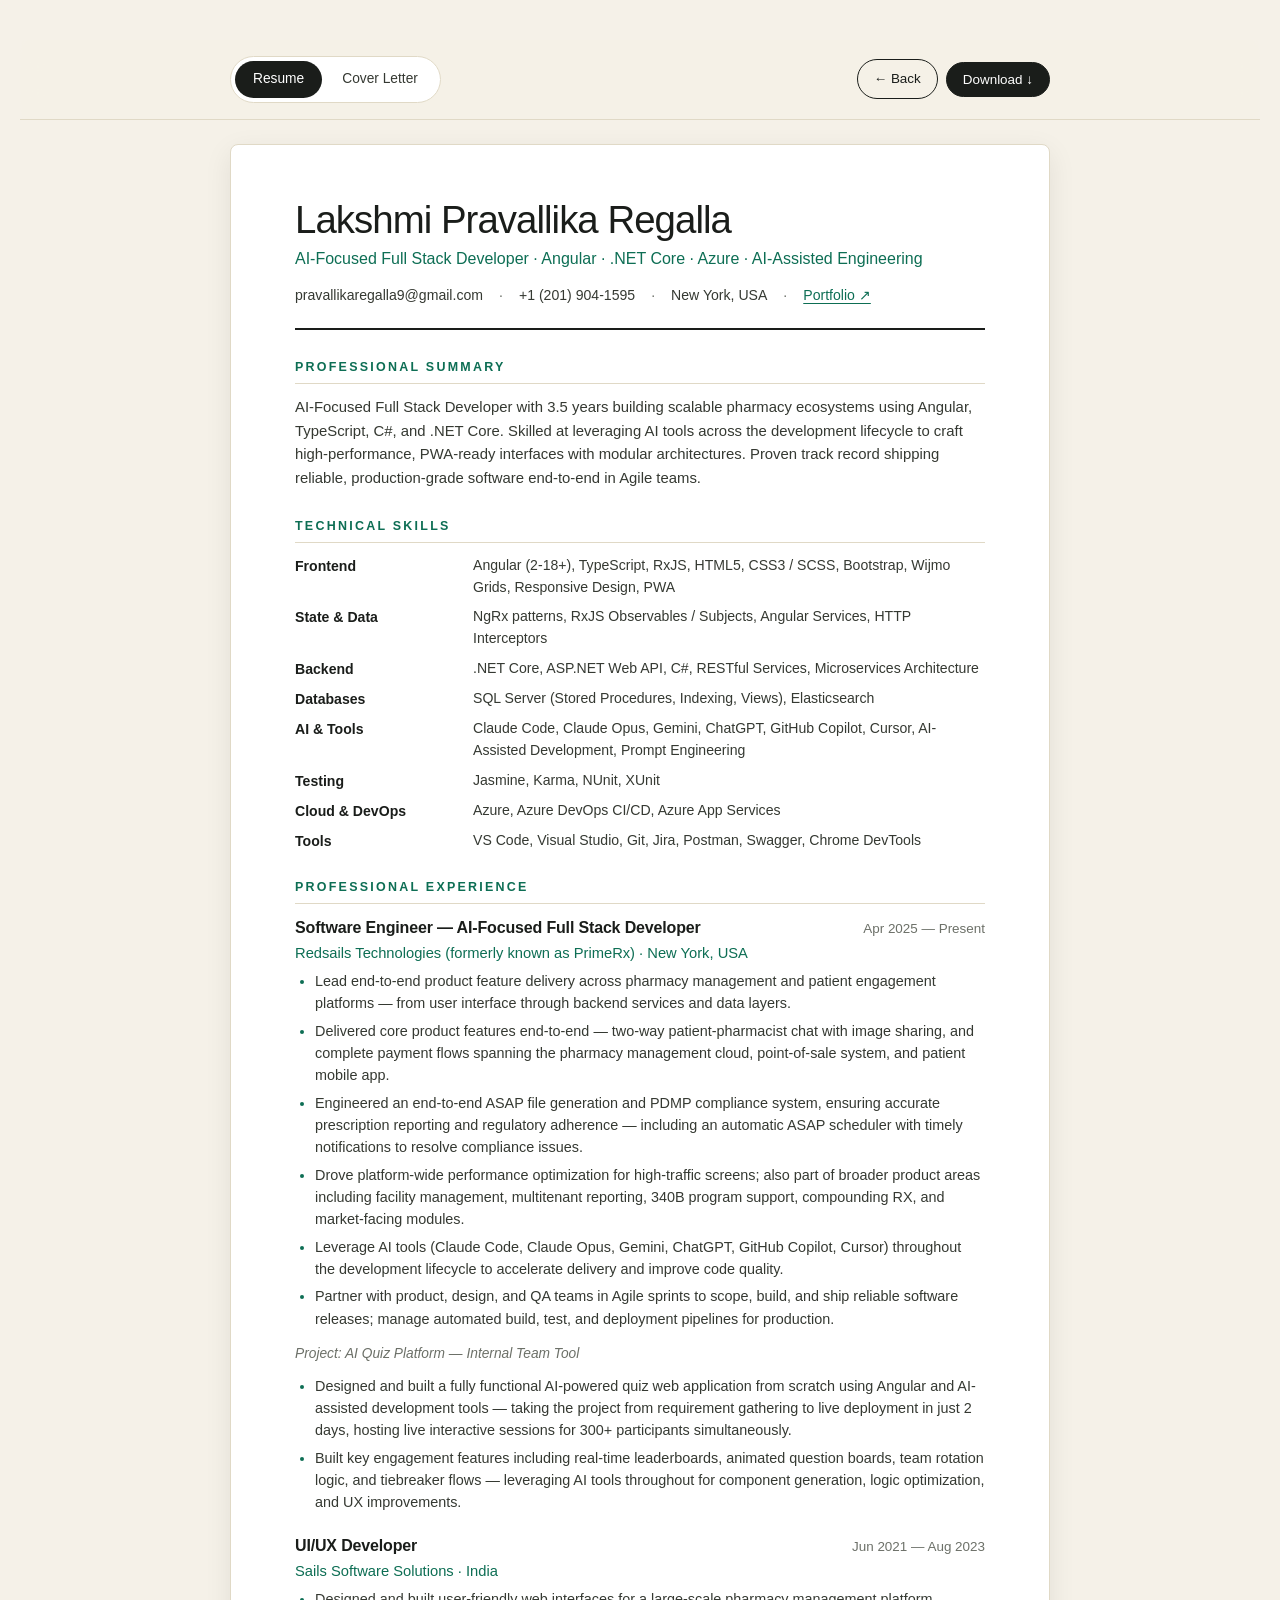
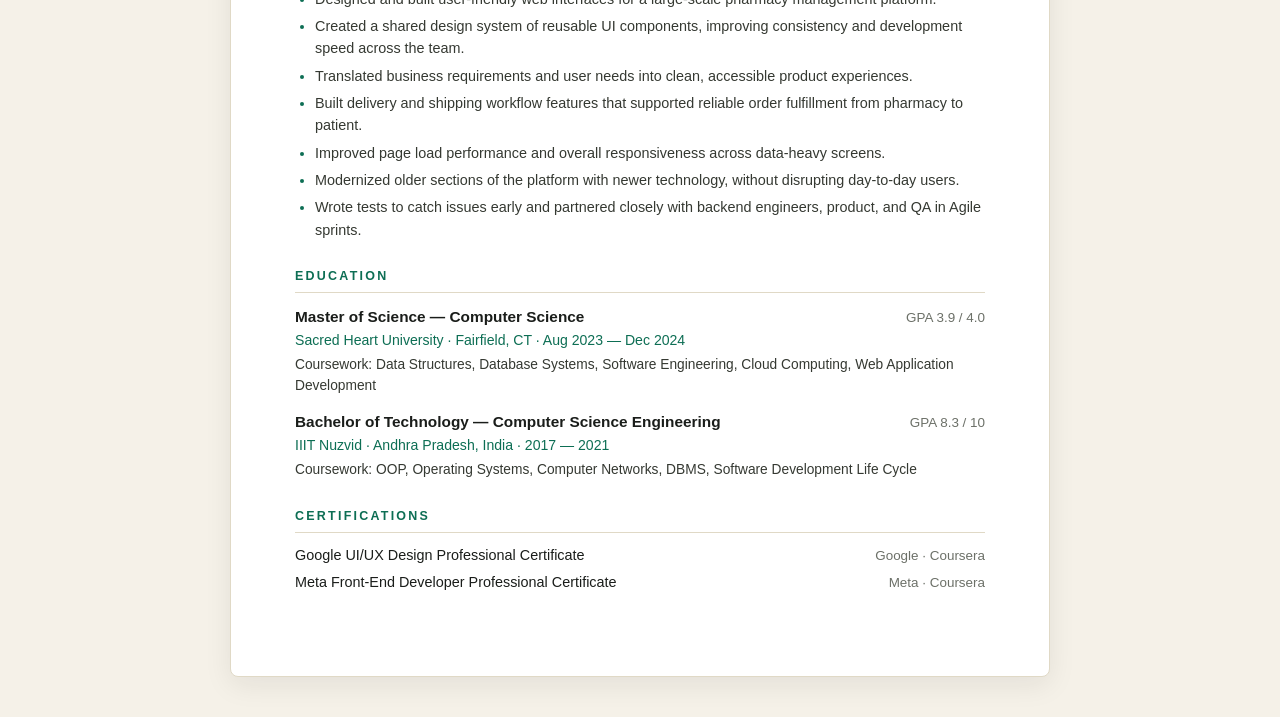
==== index.html @ d4792b31 "Add files via upload" ====
<!DOCTYPE html>
<html lang="en">
<head>
  <meta charset="UTF-8" />
  <meta name="viewport" content="width=device-width, initial-scale=1.0" />
  <title>Lakshmi Pravallika Regalla — Resume</title>
  <style>
    :root {
      --bg: #f5f1e8;
      --paper: #ffffff;
      --ink: #1a1d1a;
      --ink-2: #353932;
      --muted: #6c7068;
      --line: #e0d9c6;
      --accent: #0d6e54;
    }

    * { box-sizing: border-box; margin: 0; padding: 0; }

    body {
      font-family: Arial, Helvetica, sans-serif;
      background: var(--bg);
      color: var(--ink);
      line-height: 1.5;
      padding: 40px 20px;
    }

    .doc-header {
      position: sticky;
      top: 0;
      z-index: 100;
      background: rgba(245,241,232,0.85);
      backdrop-filter: saturate(180%) blur(14px);
      -webkit-backdrop-filter: saturate(180%) blur(14px);
      padding: 16px 0;
      margin-bottom: 24px;
      border-bottom: 1px solid var(--line);
    }

    .doc-header-inner {
      max-width: 820px;
      margin: 0 auto;
      display: flex;
      justify-content: space-between;
      align-items: center;
      flex-wrap: wrap;
      gap: 12px;
    }

    .tabs {
      display: inline-flex;
      background: var(--paper);
      border: 1px solid var(--line);
      border-radius: 999px;
      padding: 4px;
      gap: 2px;
    }

    .tab {
      padding: 8px 18px;
      font-size: 0.86rem;
      font-weight: 500;
      border-radius: 999px;
      color: var(--ink-2);
      text-decoration: none;
      transition: background 0.2s ease, color 0.2s ease;
    }

    .tab:hover { background: var(--bg); color: var(--ink); }

    .tab.active {
      background: var(--ink);
      color: var(--paper);
    }

    .actions {
      display: flex;
      gap: 8px;
      align-items: center;
      flex-wrap: wrap;
    }

    .actions a, .actions button {
      padding: 9px 16px;
      font-size: 0.84rem;
      font-weight: 500;
      border-radius: 999px;
      background: var(--ink);
      color: var(--paper);
      border: 1px solid var(--ink);
      cursor: pointer;
      font-family: inherit;
      transition: background 0.2s ease, color 0.2s ease, border-color 0.2s ease;
      display: inline-flex;
      align-items: center;
      gap: 6px;
      text-decoration: none;
    }

    .actions a.secondary, .actions button.secondary {
      background: transparent;
      color: var(--ink);
    }

    .actions a:hover, .actions button:hover {
      background: var(--accent);
      border-color: var(--accent);
      color: var(--paper);
    }

    .page {
      max-width: 820px;
      margin: 0 auto;
      background: var(--paper);
      padding: 56px 64px;
      border: 1px solid var(--line);
      border-radius: 8px;
      box-shadow: 0 8px 28px rgba(26,29,26,0.08);
    }

    /* HEADER */
    header {
      padding-bottom: 22px;
      border-bottom: 2px solid var(--ink);
      margin-bottom: 28px;
    }

    h1 {
      font-family: Arial, Helvetica, sans-serif;
      font-weight: 500;
      font-size: 2.4rem;
      letter-spacing: -0.025em;
      line-height: 1;
      margin-bottom: 8px;
      color: var(--ink);
    }

    .role {
      font-size: 1rem;
      color: var(--accent);
      font-weight: 500;
      margin-bottom: 14px;
    }

    .contact {
      display: flex;
      flex-wrap: wrap;
      gap: 16px;
      font-size: 0.88rem;
      color: var(--ink-2);
    }

    .contact span { display: inline-flex; align-items: center; gap: 6px; }
    .contact .sep { color: var(--muted); }
    .contact a {
      color: var(--accent);
      text-decoration: underline;
      text-underline-offset: 3px;
      text-decoration-thickness: 1px;
      font-weight: 500;
      transition: color 0.2s ease;
    }
    .contact a:hover { color: var(--ink); }

    /* SECTIONS */
    section { margin-bottom: 26px; }

    h2 {
      font-family: Arial, Helvetica, sans-serif;
      font-size: 0.78rem;
      font-weight: 600;
      letter-spacing: 0.18em;
      text-transform: uppercase;
      color: var(--accent);
      margin-bottom: 12px;
      padding-bottom: 6px;
      border-bottom: 1px solid var(--line);
    }

    p { font-size: 0.93rem; color: var(--ink-2); line-height: 1.6; }

    /* SKILLS GRID */
    .skills-grid {
      display: grid;
      grid-template-columns: 160px 1fr;
      gap: 8px 18px;
    }

    .skills-grid .k {
      font-weight: 600;
      font-size: 0.88rem;
      color: var(--ink);
      padding-top: 1px;
    }

    .skills-grid .v {
      font-size: 0.88rem;
      color: var(--ink-2);
      line-height: 1.55;
    }

    /* EXPERIENCE */
    .role-block { margin-bottom: 20px; }
    .role-block:last-child { margin-bottom: 0; }

    .role-head {
      display: flex;
      justify-content: space-between;
      align-items: baseline;
      flex-wrap: wrap;
      gap: 8px;
      margin-bottom: 2px;
    }

    .role-title {
      font-size: 1rem;
      font-weight: 600;
      letter-spacing: -0.01em;
      color: var(--ink);
    }

    .role-period {
      font-size: 0.84rem;
      color: var(--muted);
      font-weight: 500;
    }

    .role-company {
      font-size: 0.92rem;
      color: var(--accent);
      font-weight: 500;
      margin-bottom: 6px;
    }

    .role-project {
      font-size: 0.86rem;
      color: var(--muted);
      font-style: italic;
      margin-bottom: 10px;
    }

    ul.bullets { padding-left: 20px; margin-top: 6px; }
    ul.bullets li {
      font-size: 0.9rem;
      color: var(--ink-2);
      margin-bottom: 5px;
      line-height: 1.55;
    }
    ul.bullets li::marker { color: var(--accent); }

    /* EDUCATION */
    .edu-block { margin-bottom: 14px; }
    .edu-block:last-child { margin-bottom: 0; }

    .edu-head {
      display: flex;
      justify-content: space-between;
      align-items: baseline;
      flex-wrap: wrap;
      gap: 8px;
      margin-bottom: 2px;
    }

    .edu-title { font-size: 0.96rem; font-weight: 600; color: var(--ink); }
    .edu-meta { font-size: 0.84rem; color: var(--muted); font-weight: 500; }
    .edu-place { font-size: 0.88rem; color: var(--accent); font-weight: 500; margin-bottom: 4px; }
    .edu-extra { font-size: 0.86rem; color: var(--ink-2); }

    /* CERTIFICATIONS */
    .cert-list { display: grid; gap: 6px; }
    .cert-item {
      display: flex;
      justify-content: space-between;
      align-items: baseline;
      gap: 12px;
      flex-wrap: wrap;
      font-size: 0.9rem;
    }
    .cert-item .cert-name { font-weight: 500; color: var(--ink); }
    .cert-item .cert-issuer { color: var(--muted); font-size: 0.84rem; }

    /* PRINT */
    @page { size: A4; margin: 12mm; }

    @media print {
      body { background: #fff; padding: 0; }
      .doc-header { display: none; }
      .page {
        max-width: none;
        margin: 0;
        padding: 0;
        border: none;
        border-radius: 0;
        box-shadow: none;
      }
      h1 { font-size: 2rem; }
      h2 { font-size: 0.7rem; }
      section { margin-bottom: 18px; }
      .role-block { margin-bottom: 14px; }
      ul.bullets li { margin-bottom: 3px; font-size: 0.84rem; }
    }

    @media (max-width: 720px) {
      .page { padding: 32px 24px; }
      h1 { font-size: 1.8rem; }
      .skills-grid { grid-template-columns: 1fr; gap: 4px; }
      .skills-grid .k { padding-top: 8px; }
    }
  </style>
</head>
<body>

  <div class="doc-header">
    <div class="doc-header-inner">
      <div class="tabs">
        <a href="index.html" class="tab active">Resume</a>
        <a href="cover_letter.html" class="tab">Cover Letter</a>
      </div>
      <div class="actions">
        <a href="professional_uiux_portfolio.html" class="secondary">← Back</a>
        <button onclick="window.print()">Download ↓</button>
      </div>
    </div>
  </div>

  <div class="page">
    <header>
      <h1>Lakshmi Pravallika Regalla</h1>
      <div class="role">AI-Focused Full Stack Developer · Angular · .NET Core · Azure · AI-Assisted Engineering</div>
      <div class="contact">
        <span>pravallikaregalla9@gmail.com</span>
        <span class="sep">·</span>
        <span>+1 (201) 904-1595</span>
        <span class="sep">·</span>
        <span>New York, USA</span>
        <span class="sep">·</span>
        <a href="professional_uiux_portfolio.html" target="_blank" rel="noopener">Portfolio ↗</a>
      </div>
    </header>

    <section>
      <h2>Professional Summary</h2>
      <p>
        AI-Focused Full Stack Developer with 3.5 years building scalable pharmacy ecosystems using Angular, TypeScript, C#, and .NET Core. Skilled at leveraging AI tools across the development lifecycle to craft high-performance, PWA-ready interfaces with modular architectures. Proven track record shipping reliable, production-grade software end-to-end in Agile teams.
      </p>
    </section>

    <section>
      <h2>Technical Skills</h2>
      <div class="skills-grid">
        <div class="k">Frontend</div>
        <div class="v">Angular (2-18+), TypeScript, RxJS, HTML5, CSS3 / SCSS, Bootstrap, Wijmo Grids, Responsive Design, PWA</div>
        <div class="k">State &amp; Data</div>
        <div class="v">NgRx patterns, RxJS Observables / Subjects, Angular Services, HTTP Interceptors</div>
        <div class="k">Backend</div>
        <div class="v">.NET Core, ASP.NET Web API, C#, RESTful Services, Microservices Architecture</div>
        <div class="k">Databases</div>
        <div class="v">SQL Server (Stored Procedures, Indexing, Views), Elasticsearch</div>
        <div class="k">AI &amp; Tools</div>
        <div class="v">Claude Code, Claude Opus, Gemini, ChatGPT, GitHub Copilot, Cursor, AI-Assisted Development, Prompt Engineering</div>
        <div class="k">Testing</div>
        <div class="v">Jasmine, Karma, NUnit, XUnit</div>
        <div class="k">Cloud &amp; DevOps</div>
        <div class="v">Azure, Azure DevOps CI/CD, Azure App Services</div>
        <div class="k">Tools</div>
        <div class="v">VS Code, Visual Studio, Git, Jira, Postman, Swagger, Chrome DevTools</div>
      </div>
    </section>

    <section>
      <h2>Professional Experience</h2>

      <div class="role-block">
        <div class="role-head">
          <div class="role-title">Software Engineer — AI-Focused Full Stack Developer</div>
          <div class="role-period">Apr 2025 — Present</div>
        </div>
        <div class="role-company">Redsails Technologies (formerly known as PrimeRx) · New York, USA</div>
        <ul class="bullets">
          <li>Lead end-to-end product feature delivery across pharmacy management and patient engagement platforms — from user interface through backend services and data layers.</li>
          <li>Delivered core product features end-to-end — two-way patient-pharmacist chat with image sharing, and complete payment flows spanning the pharmacy management cloud, point-of-sale system, and patient mobile app.</li>
          <li>Engineered an end-to-end ASAP file generation and PDMP compliance system, ensuring accurate prescription reporting and regulatory adherence — including an automatic ASAP scheduler with timely notifications to resolve compliance issues.</li>
          <li>Drove platform-wide performance optimization for high-traffic screens; also part of broader product areas including facility management, multitenant reporting, 340B program support, compounding RX, and market-facing modules.</li>
          <li>Leverage AI tools (Claude Code, Claude Opus, Gemini, ChatGPT, GitHub Copilot, Cursor) throughout the development lifecycle to accelerate delivery and improve code quality.</li>
          <li>Partner with product, design, and QA teams in Agile sprints to scope, build, and ship reliable software releases; manage automated build, test, and deployment pipelines for production.</li>
        </ul>
        <div class="role-project" style="margin-top: 14px;">Project: AI Quiz Platform — Internal Team Tool</div>
        <ul class="bullets">
          <li>Designed and built a fully functional AI-powered quiz web application from scratch using Angular and AI-assisted development tools — taking the project from requirement gathering to live deployment in just 2 days, hosting live interactive sessions for 300+ participants simultaneously.</li>
          <li>Built key engagement features including real-time leaderboards, animated question boards, team rotation logic, and tiebreaker flows — leveraging AI tools throughout for component generation, logic optimization, and UX improvements.</li>
        </ul>
      </div>

      <div class="role-block">
        <div class="role-head">
          <div class="role-title">UI/UX Developer</div>
          <div class="role-period">Jun 2021 — Aug 2023</div>
        </div>
        <div class="role-company">Sails Software Solutions · India</div>
        <ul class="bullets">
          <li>Designed and built user-friendly web interfaces for a large-scale pharmacy management platform.</li>
          <li>Created a shared design system of reusable UI components, improving consistency and development speed across the team.</li>
          <li>Translated business requirements and user needs into clean, accessible product experiences.</li>
          <li>Built delivery and shipping workflow features that supported reliable order fulfillment from pharmacy to patient.</li>
          <li>Improved page load performance and overall responsiveness across data-heavy screens.</li>
          <li>Modernized older sections of the platform with newer technology, without disrupting day-to-day users.</li>
          <li>Wrote tests to catch issues early and partnered closely with backend engineers, product, and QA in Agile sprints.</li>
        </ul>
      </div>
    </section>

    <section>
      <h2>Education</h2>

      <div class="edu-block">
        <div class="edu-head">
          <div class="edu-title">Master of Science — Computer Science</div>
          <div class="edu-meta">GPA 3.9 / 4.0</div>
        </div>
        <div class="edu-place">Sacred Heart University · Fairfield, CT · Aug 2023 — Dec 2024</div>
        <div class="edu-extra">Coursework: Data Structures, Database Systems, Software Engineering, Cloud Computing, Web Application Development</div>
      </div>

      <div class="edu-block">
        <div class="edu-head">
          <div class="edu-title">Bachelor of Technology — Computer Science Engineering</div>
          <div class="edu-meta">GPA 8.3 / 10</div>
        </div>
        <div class="edu-place">IIIT Nuzvid · Andhra Pradesh, India · 2017 — 2021</div>
        <div class="edu-extra">Coursework: OOP, Operating Systems, Computer Networks, DBMS, Software Development Life Cycle</div>
      </div>
    </section>

    <section>
      <h2>Certifications</h2>
      <div class="cert-list">
        <div class="cert-item">
          <span class="cert-name">Google UI/UX Design Professional Certificate</span>
          <span class="cert-issuer">Google · Coursera</span>
        </div>
        <div class="cert-item">
          <span class="cert-name">Meta Front-End Developer Professional Certificate</span>
          <span class="cert-issuer">Meta · Coursera</span>
        </div>
      </div>
    </section>
  </div>

</body>
</html>
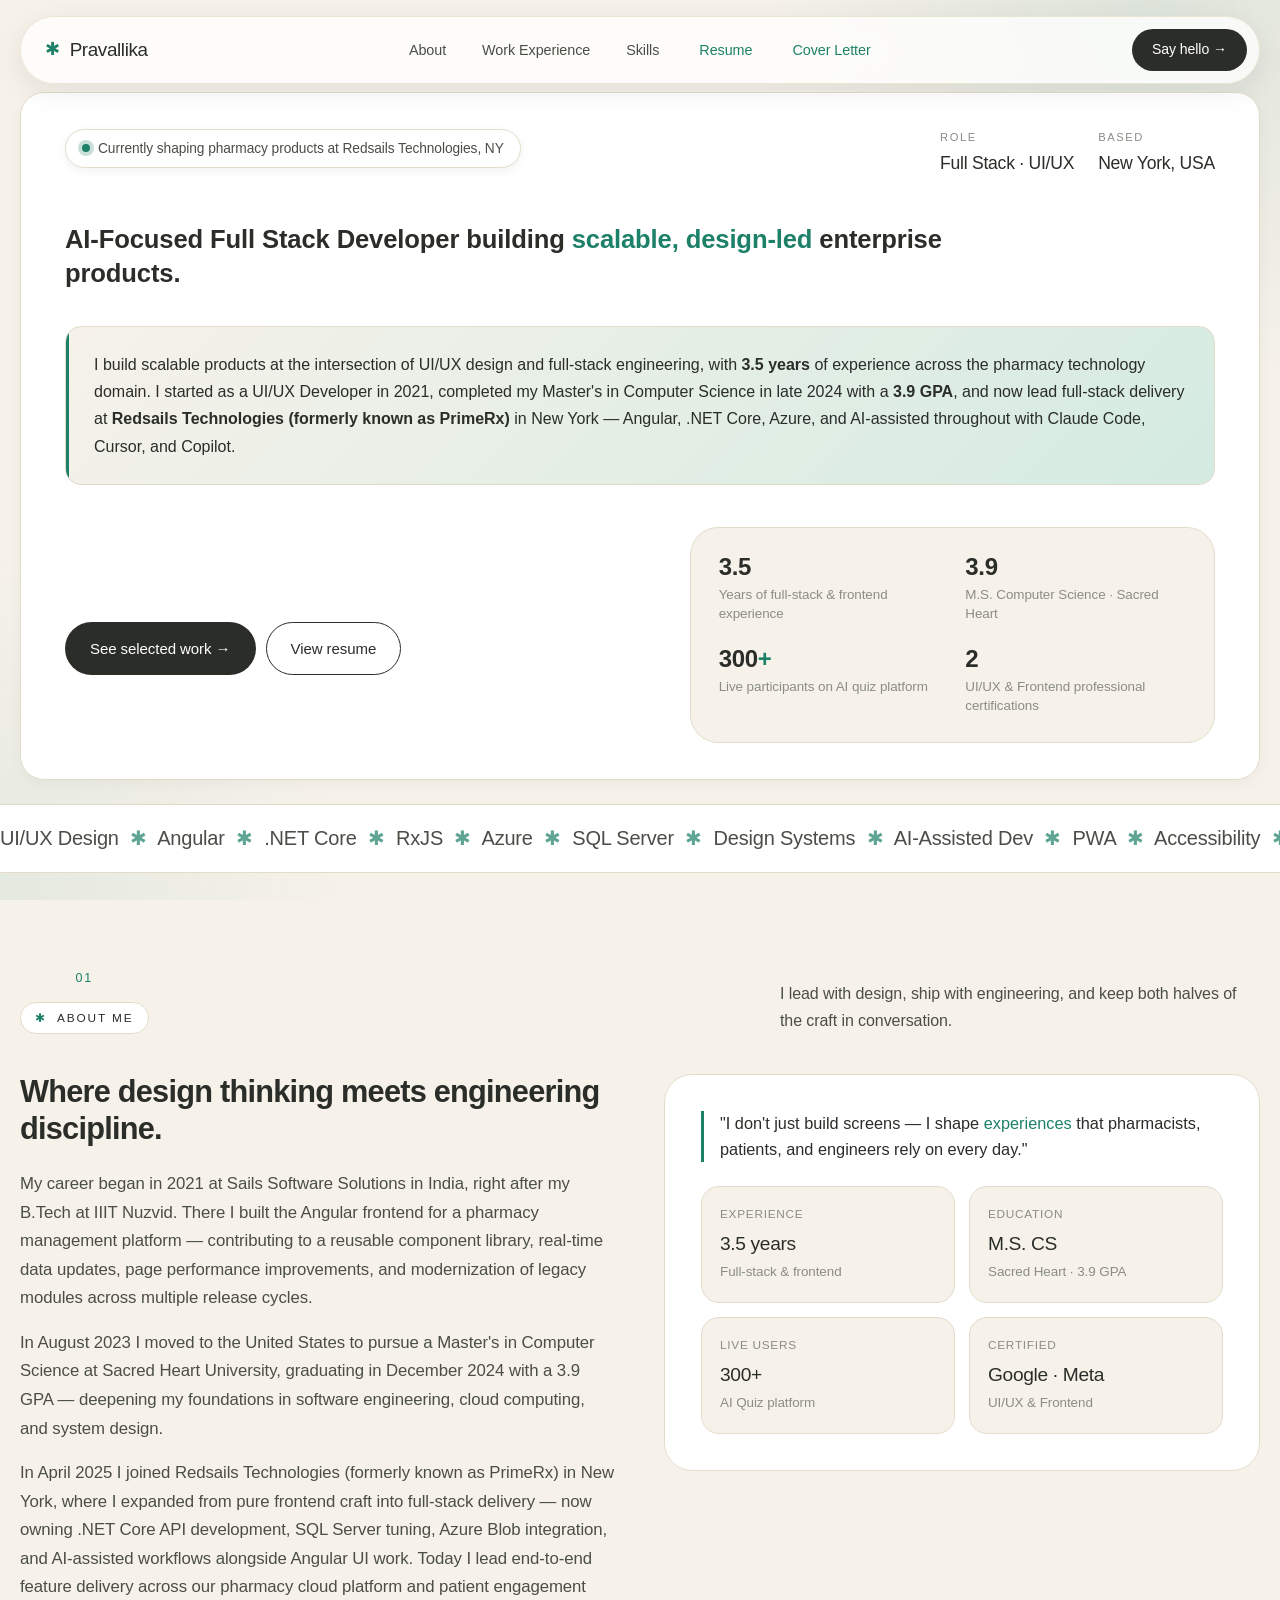
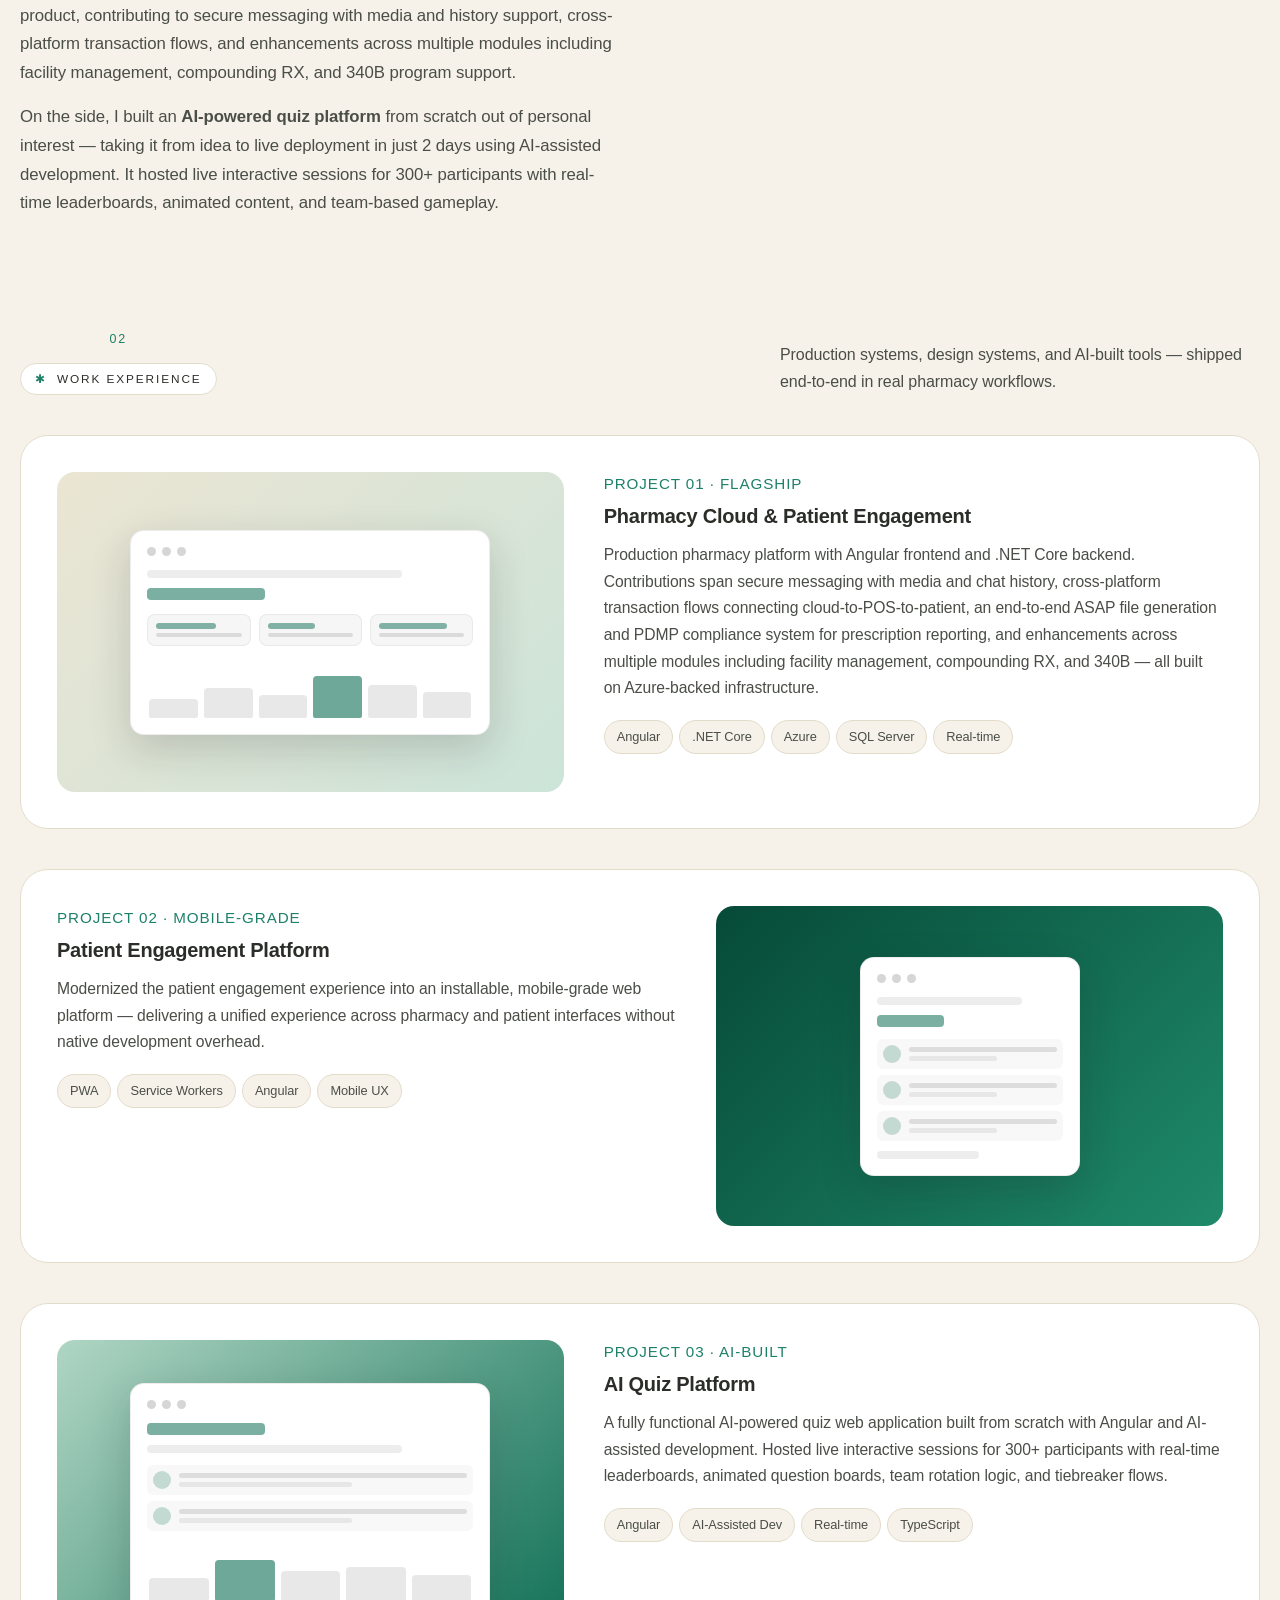
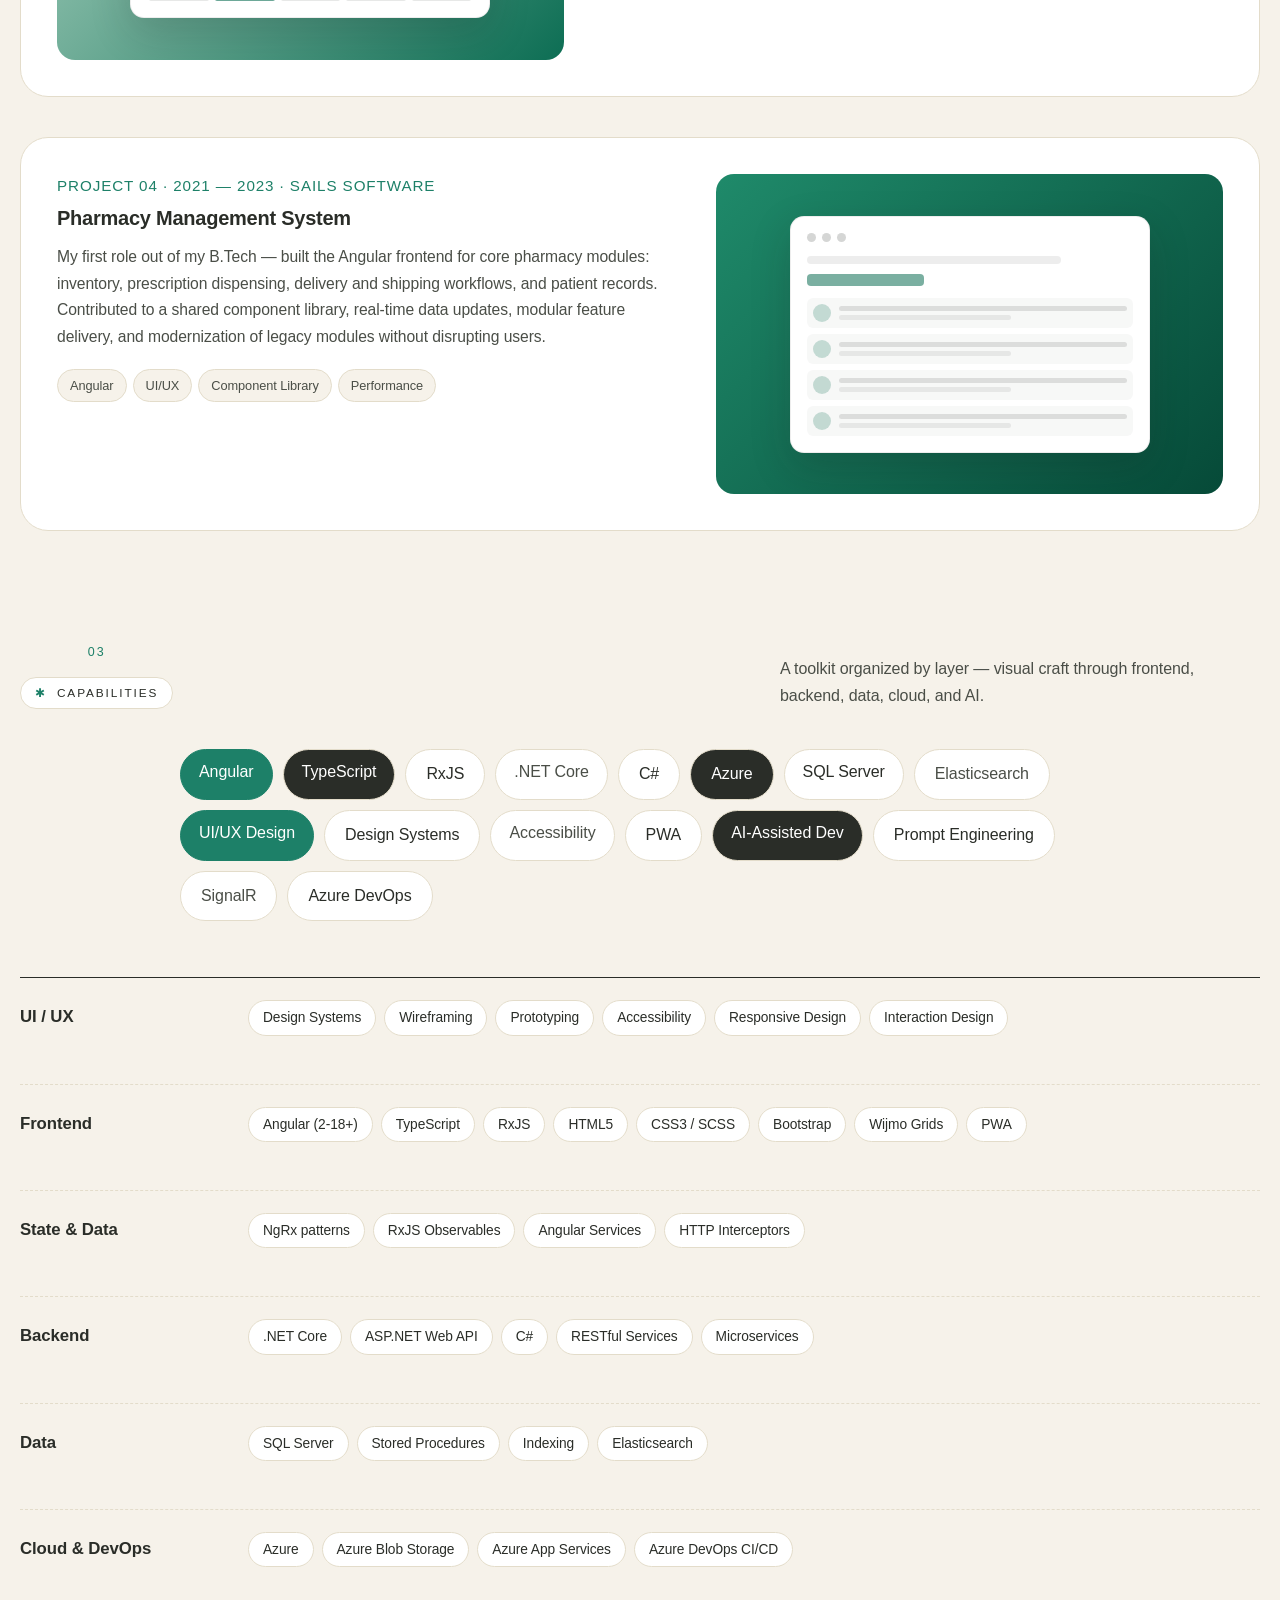
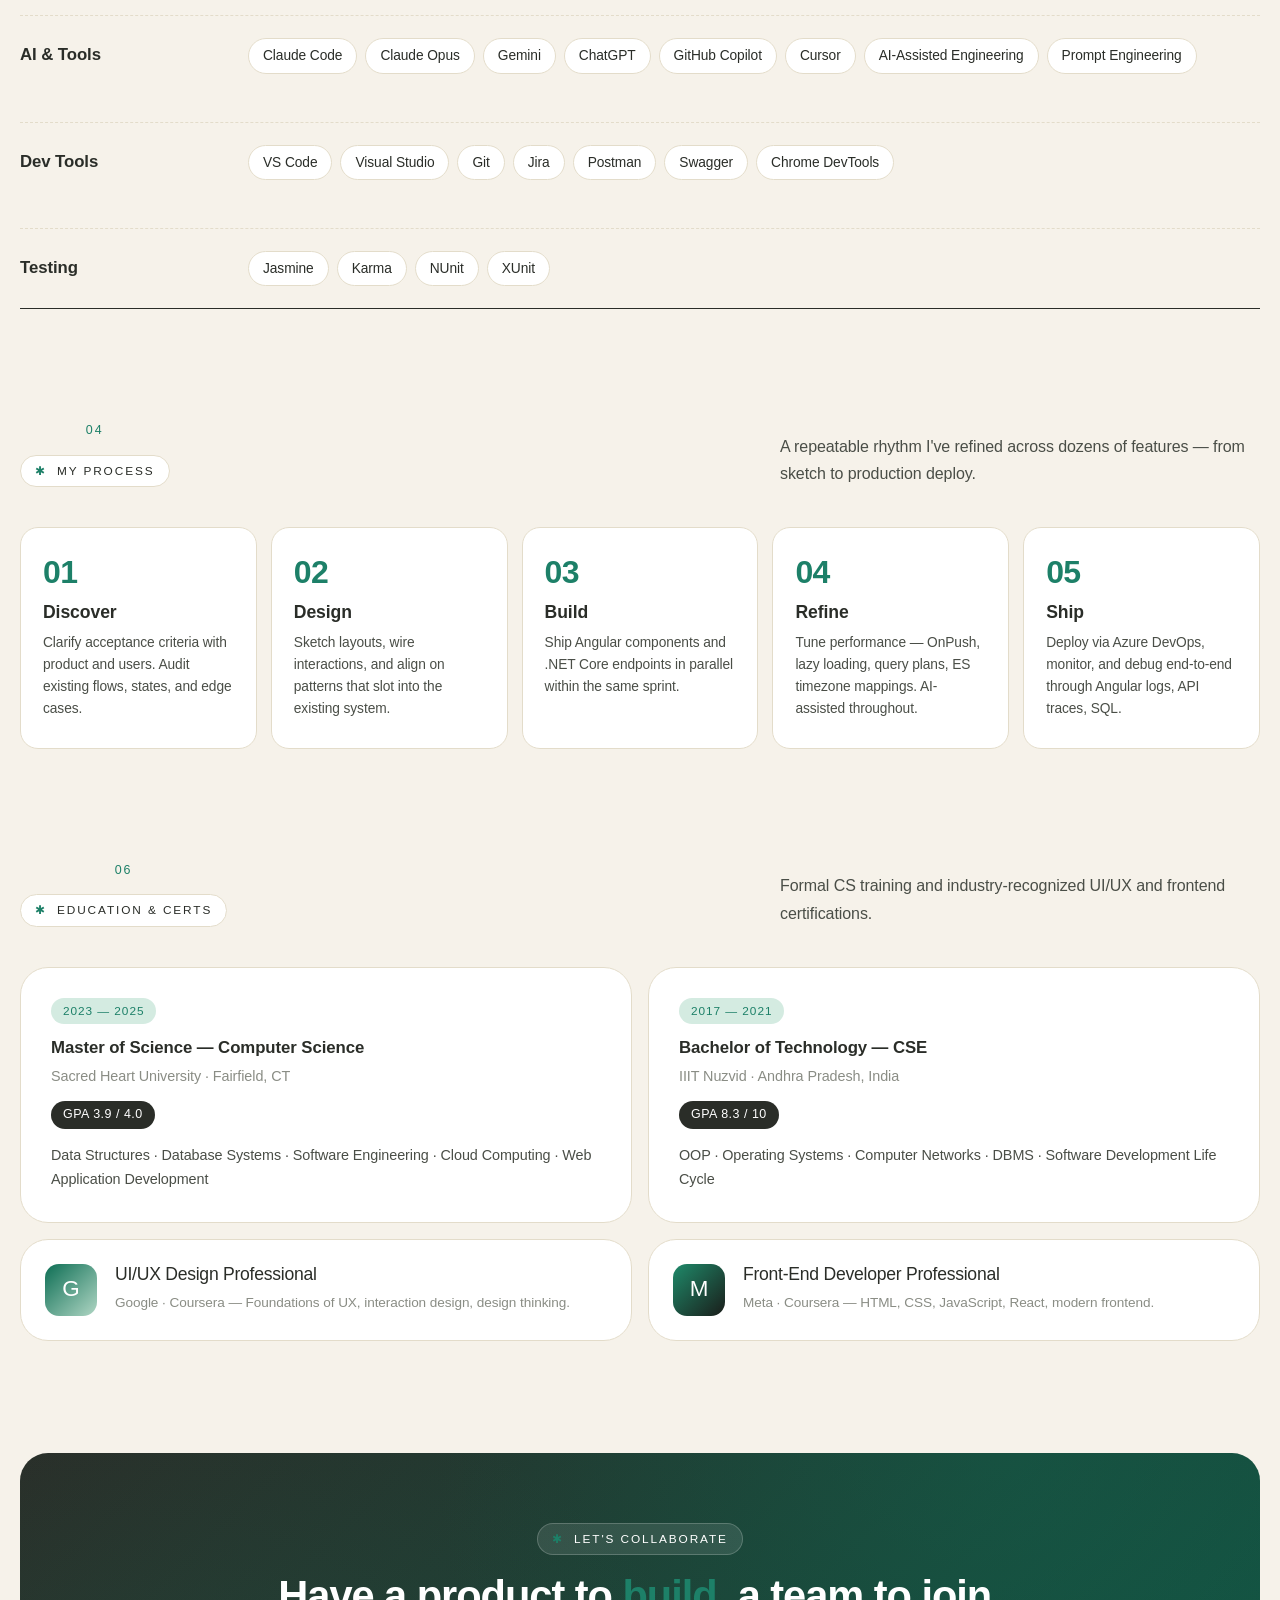
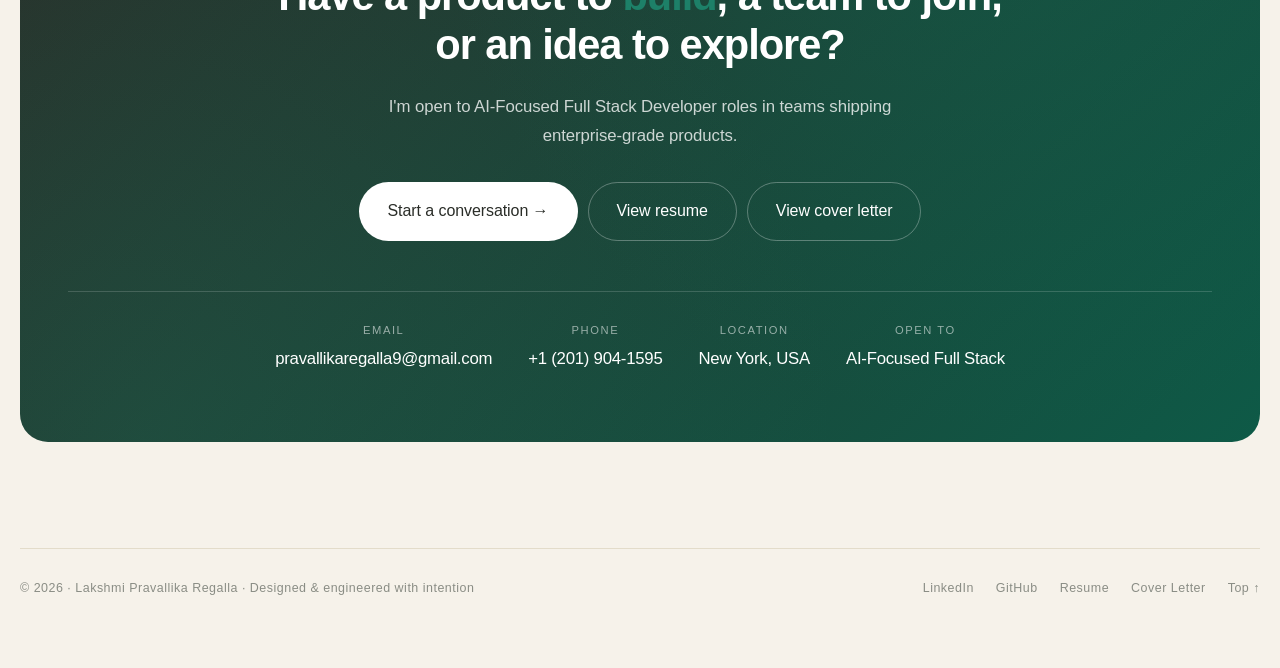
==== commit a1ed41b7: "Add files via upload" ====
--- a/index.html
+++ b/index.html
@@ -3,448 +3,1693 @@
 <head>
   <meta charset="UTF-8" />
   <meta name="viewport" content="width=device-width, initial-scale=1.0" />
-  <title>Lakshmi Pravallika Regalla — Resume</title>
+  <title>Lakshmi Pravallika Regalla — Designer & Full Stack Developer</title>
+  <meta name="description" content="Lakshmi Pravallika Regalla — UI/UX-led Full Stack Developer. Angular, .NET Core, Azure. Crafting expressive, scalable products." />
   <style>
     :root {
-      --bg: #f5f1e8;
+      --bg: #f6f2ea;
+      --bg-2: #ede7d8;
       --paper: #ffffff;
-      --ink: #1a1d1a;
-      --ink-2: #353932;
-      --muted: #6c7068;
-      --line: #e0d9c6;
-      --accent: #0d6e54;
+      --ink: #2a2d28;
+      --ink-2: #4a4e47;
+      --muted: #8a8d85;
+      --line: #e3dcca;
+      --line-soft: #ebe5d6;
+      --accent: #1d8068;
+      --accent-soft: #d4ebe1;
+      --sea-light: #b6dac8;
+      --sea-mid: #2f9374;
+      --sea-deep: #0e5a47;
+      --max-width: 1280px;
+      --radius: 18px;
+      --radius-lg: 28px;
     }
 
     * { box-sizing: border-box; margin: 0; padding: 0; }
+    html {
+      scroll-behavior: smooth;
+      scroll-padding-top: 80px;
+      -webkit-font-smoothing: antialiased;
+      -moz-osx-font-smoothing: grayscale;
+      text-rendering: optimizeLegibility;
+    }
 
     body {
       font-family: Arial, Helvetica, sans-serif;
       background: var(--bg);
       color: var(--ink);
-      line-height: 1.5;
-      padding: 40px 20px;
-    }
-
-    .doc-header {
-      position: sticky;
-      top: 0;
-      z-index: 100;
-      background: rgba(245,241,232,0.85);
-      backdrop-filter: saturate(180%) blur(14px);
-      -webkit-backdrop-filter: saturate(180%) blur(14px);
-      padding: 16px 0;
-      margin-bottom: 24px;
-      border-bottom: 1px solid var(--line);
-    }
-
-    .doc-header-inner {
-      max-width: 820px;
+      line-height: 1.55;
+      letter-spacing: -0.005em;
+      overflow-x: hidden;
+    }
+
+    body::before {
+      content: "";
+      position: fixed;
+      inset: 0;
+      pointer-events: none;
+      z-index: -1;
+      background:
+        radial-gradient(800px circle at 90% 0%, rgba(13,110,84,0.10), transparent 50%),
+        radial-gradient(700px circle at 0% 100%, rgba(31,138,106,0.08), transparent 50%);
+    }
+
+    a { color: inherit; text-decoration: none; transition: color 0.2s ease, opacity 0.2s ease; }
+    ul, ol { list-style: none; }
+    button { font: inherit; cursor: pointer; border: none; background: none; color: inherit; }
+
+    ::selection { background: var(--accent); color: var(--paper); }
+
+    .container {
+      width: min(calc(100% - 40px), var(--max-width));
       margin: 0 auto;
-      display: flex;
-      justify-content: space-between;
+    }
+
+    /* TYPOGRAPHY */
+    .display {
+      font-family: Arial, Helvetica, sans-serif;
+      font-weight: 400;
+      font-variation-settings: 'opsz' 144, 'SOFT' 50;
+      letter-spacing: -0.04em;
+      line-height: 0.92;
+    }
+
+    h1.display {
+      font-size: clamp(1.25rem, 2vw, 1.6rem);
+      font-weight: 600;
+      letter-spacing: -0.005em;
+      line-height: 1.3;
+    }
+    h2.display { font-size: clamp(1.4rem, 2.4vw, 1.9rem); font-weight: 600; line-height: 1.25; }
+
+    h3 {
+      font-family: Arial, Helvetica, sans-serif;
+      font-weight: 600;
+      letter-spacing: -0.005em;
+      line-height: 1.25;
+      font-size: 1.05rem;
+      color: var(--ink);
+    }
+
+    p { color: var(--ink-2); font-size: 1rem; line-height: 1.7; }
+
+    .mono {
+      font-family: Arial, Helvetica, sans-serif;
+      font-size: 0.74rem;
+      letter-spacing: 0.06em;
+      text-transform: uppercase;
+      color: var(--muted);
+    }
+
+    .kicker {
+      display: inline-flex;
       align-items: center;
-      flex-wrap: wrap;
-      gap: 12px;
-    }
-
-    .tabs {
-      display: inline-flex;
+      gap: 10px;
+      font-family: Arial, Helvetica, sans-serif;
+      font-size: 0.74rem;
+      letter-spacing: 0.16em;
+      text-transform: uppercase;
+      color: var(--ink);
+      padding: 6px 14px;
       background: var(--paper);
       border: 1px solid var(--line);
       border-radius: 999px;
-      padding: 4px;
-      gap: 2px;
-    }
-
-    .tab {
-      padding: 8px 18px;
+    }
+
+    .kicker .star {
+      display: inline-block;
+      animation: spin 8s linear infinite;
+      color: var(--accent);
+    }
+
+    @keyframes spin { to { transform: rotate(360deg); } }
+
+    /* NAV */
+    .nav-wrap {
+      position: sticky;
+      top: 16px;
+      z-index: 100;
+      padding: 0 20px;
+    }
+
+    nav.bar {
+      max-width: var(--max-width);
+      margin: 0 auto;
+      display: flex;
+      align-items: center;
+      justify-content: space-between;
+      padding: 12px 12px 12px 24px;
+      border-radius: 999px;
+      background: rgba(255, 255, 255, 0.78);
+      backdrop-filter: saturate(180%) blur(20px);
+      -webkit-backdrop-filter: saturate(180%) blur(20px);
+      border: 1px solid var(--line-soft);
+      box-shadow: 0 8px 28px rgba(26,29,26,0.08);
+    }
+
+    .brand {
+      font-family: Arial, Helvetica, sans-serif;
+      font-size: 1.18rem;
+      font-weight: 500;
+      letter-spacing: -0.02em;
+      display: inline-flex;
+      align-items: center;
+      gap: 10px;
+    }
+
+    .brand .ast {
+      color: var(--accent);
+      animation: spin 6s linear infinite;
+      font-size: 1.1rem;
+    }
+
+    .nav-links {
+      display: flex;
+      gap: 4px;
+      align-items: center;
+    }
+
+    .nav-links a {
+      padding: 8px 16px;
+      font-size: 0.9rem;
+      color: var(--ink-2);
+      border-radius: 999px;
+      transition: background 0.2s ease, color 0.2s ease;
+    }
+
+    .nav-links a:hover { background: var(--bg-2); color: var(--ink); }
+    .nav-links a.active { background: var(--ink); color: var(--paper); }
+
+    .nav-links a.doc-link {
+      color: var(--accent);
+      font-weight: 500;
+      position: relative;
+      margin-left: 4px;
+    }
+    .nav-links a.doc-link:first-of-type {
+      margin-left: 12px;
+      padding-left: 16px;
+      border-left: 1px solid var(--line);
+      border-radius: 0 999px 999px 0;
+    }
+    .nav-links a.doc-link:hover { background: var(--accent-soft); color: var(--accent); }
+
+    .nav-cta {
+      padding: 10px 20px;
+      font-size: 0.88rem;
+      font-weight: 500;
+      background: var(--ink);
+      color: var(--paper);
+      border-radius: 999px;
+      transition: background 0.2s ease, transform 0.2s ease;
+    }
+
+    .nav-cta:hover { background: var(--accent); transform: translateY(-1px); }
+
+    .menu-btn { display: none; padding: 8px 14px; }
+
+    /* SECTION */
+    section { padding: 56px 0; position: relative; }
+
+    /* HERO */
+    .hero {
+      padding: 24px 0;
+      position: relative;
+      min-height: calc(100vh - 168px);
+      display: flex;
+      flex-direction: column;
+    }
+
+    .hero > .container {
+      width: min(calc(100% - 40px), var(--max-width));
+      flex: 1;
+      display: flex;
+      flex-direction: column;
+      background: var(--paper);
+      border: 1px solid var(--line);
+      border-radius: 24px;
+      padding: 36px 44px;
+      box-shadow: 0 4px 16px rgba(26,29,26,0.04);
+    }
+
+    .hero > .container > .hero-bottom { margin-top: 6px; padding-top: 18px; }
+
+    .hero-top {
+      display: flex;
+      justify-content: space-between;
+      align-items: start;
+      gap: 30px;
+      margin-bottom: 30px;
+      flex-wrap: wrap;
+    }
+
+    .hero-tag {
+      display: inline-flex;
+      align-items: center;
+      gap: 8px;
+      padding: 8px 16px;
+      border-radius: 999px;
+      background: var(--paper);
+      border: 1px solid var(--line);
       font-size: 0.86rem;
+      color: var(--ink-2);
+      box-shadow: 0 3px 10px rgba(26,29,26,0.06);
+    }
+
+    .hero-tag .dot {
+      width: 8px;
+      height: 8px;
+      border-radius: 50%;
+      background: var(--accent);
+      box-shadow: 0 0 0 4px rgba(13,110,84,0.22);
+    }
+
+    .hero-meta {
+      display: flex;
+      gap: 24px;
+      align-items: center;
+      flex-wrap: wrap;
+    }
+
+    .hero-meta .item small {
+      display: block;
+      font-family: Arial, Helvetica, sans-serif;
+      font-size: 0.7rem;
+      letter-spacing: 0.14em;
+      text-transform: uppercase;
+      color: var(--muted);
+      margin-bottom: 4px;
+    }
+
+    .hero-meta .item strong {
+      font-family: Arial, Helvetica, sans-serif;
+      font-weight: 500;
+      font-size: 1.1rem;
+      letter-spacing: -0.015em;
+      color: var(--ink);
+    }
+
+    .hero-headline {
+      margin: 16px 0 22px;
+      max-width: 940px;
+    }
+
+    .hero-intro {
+      margin: 14px 0 18px;
+      padding: 24px 28px;
+      border-radius: 16px;
+      background: linear-gradient(135deg, var(--bg) 0%, var(--accent-soft) 100%);
+      border: 1px solid var(--line);
+      position: relative;
+      overflow: hidden;
+    }
+
+    .hero-intro::before {
+      content: "";
+      position: absolute;
+      left: 0; top: 0; bottom: 0;
+      width: 3px;
+      background: var(--accent);
+    }
+
+    .hero-intro p {
+      font-size: 1rem;
+      line-height: 1.7;
+      color: var(--ink);
+      letter-spacing: 0;
+      margin: 0;
+      max-width: none;
+    }
+
+    .hero-intro p strong {
+      color: var(--ink);
+      font-weight: 700;
+    }
+
+    .hero-headline em {
+      color: var(--accent);
+      font-style: normal;
+      font-weight: 600;
+    }
+
+    .hero-bottom {
+      display: grid;
+      grid-template-columns: 1.05fr 0.95fr;
+      gap: 44px;
+      margin-top: 14px;
+      align-items: center;
+      padding-top: 0;
+      border-top: none;
+    }
+
+    .hero-bottom > div:first-child { display: flex; align-items: center; height: 100%; }
+
+    .hero-lead {
+      font-size: 0.98rem;
+      color: var(--ink-2);
+      line-height: 1.65;
+      max-width: 560px;
+      letter-spacing: 0;
+    }
+
+    .hero-side {
+      display: flex;
+      flex-direction: column;
+      gap: 14px;
+      align-items: stretch;
+    }
+
+    .hero-card {
+      padding: 26px 28px;
+      background: var(--bg);
+      border: 1px solid var(--line);
+      border-radius: var(--radius-lg);
+      display: grid;
+      grid-template-columns: 1fr 1fr;
+      gap: 22px 26px;
+    }
+
+    .hero-card .hs-num {
+      font-family: Arial, Helvetica, sans-serif;
+      font-weight: 700;
+      font-size: 1.5rem;
+      letter-spacing: -0.012em;
+      color: var(--ink);
+      line-height: 1.1;
+      margin-bottom: 6px;
+    }
+
+    .hero-card .hs-num .accent { color: var(--accent); }
+    .hero-card .hs-lbl { font-size: 0.84rem; color: var(--muted); line-height: 1.4; }
+
+    .hero-actions {
+      display: flex;
+      gap: 10px;
+      flex-wrap: wrap;
+      margin-top: 28px;
+    }
+
+    .btn {
+      display: inline-flex;
+      align-items: center;
+      gap: 10px;
+      padding: 14px 24px;
+      border-radius: 999px;
+      font-weight: 500;
+      font-size: 0.94rem;
+      transition: transform 0.2s ease, background 0.2s ease, color 0.2s ease, border-color 0.2s ease;
+      border: 1px solid transparent;
+    }
+    .btn:hover { transform: translateY(-2px); }
+
+    .btn-dark {
+      background: var(--ink);
+      color: var(--paper);
+    }
+    .btn-dark:hover { background: var(--accent); color: var(--paper); }
+
+    .btn-outline {
+      background: transparent;
+      border-color: var(--ink);
+      color: var(--ink);
+    }
+    .btn-outline:hover { background: var(--ink); color: var(--paper); }
+
+    /* MARQUEE */
+    .marquee {
+      overflow: hidden;
+      padding: 18px 0;
+      background: var(--paper);
+      color: var(--ink);
+      margin: 0 0 40px;
+      border-top: 1px solid var(--line);
+      border-bottom: 1px solid var(--line);
+    }
+
+    .marquee-track {
+      display: flex;
+      gap: 40px;
+      white-space: nowrap;
+      animation: slide 40s linear infinite;
+      font-family: Arial, Helvetica, sans-serif;
+      font-size: 1.25rem;
+      font-weight: 400;
+      letter-spacing: -0.01em;
+      color: var(--ink-2);
+    }
+
+    .marquee-track .dot { color: var(--accent); margin: 0 6px; opacity: 0.7; }
+
+    @keyframes slide {
+      from { transform: translateX(0); }
+      to { transform: translateX(-50%); }
+    }
+
+    /* SECTION HEAD */
+    .head {
+      display: flex;
+      justify-content: space-between;
+      gap: 28px;
+      align-items: end;
+      margin-bottom: 40px;
+      flex-wrap: wrap;
+    }
+
+    .head .eyebrow {
+      display: flex;
+      align-items: center;
+      gap: 14px;
+    }
+
+    .head .eyebrow .num {
+      font-family: Arial, Helvetica, sans-serif;
+      font-size: 0.78rem;
+      letter-spacing: 0.16em;
+      color: var(--accent);
+      font-weight: 500;
+    }
+
+    .head h2 {
+      max-width: 720px;
+      margin-top: 12px;
+      font-family: Arial, Helvetica, sans-serif;
+      font-weight: 600;
+      font-size: clamp(1.4rem, 2.4vw, 1.9rem);
+      letter-spacing: -0.012em;
+      line-height: 1.25;
+    }
+    .head h2 .flat { font-weight: 600; }
+    .head h2 .accent { color: var(--accent); }
+
+    .head p { max-width: 480px; }
+    .head > div:first-child { display: flex; flex-direction: column; }
+
+    /* ABOUT */
+    .about-grid {
+      display: grid;
+      grid-template-columns: 1fr 1fr;
+      gap: 48px;
+      align-items: start;
+    }
+
+    .panel {
+      padding: 36px;
+      background: var(--paper);
+      border: 1px solid var(--line);
+      border-radius: var(--radius-lg);
+    }
+
+    .panel.tilt { transform: none; }
+    .panel.tilt-2 { transform: none; }
+
+    .about-copy p { font-size: 1.05rem; color: var(--ink-2); }
+    .about-copy p + p { margin-top: 16px; }
+
+    .about-quote {
+      font-family: Arial, Helvetica, sans-serif;
+      font-size: 1.02rem;
+      line-height: 1.55;
+      letter-spacing: 0;
+      color: var(--ink);
+      font-weight: 500;
+      margin-bottom: 20px;
+      padding-left: 16px;
+      border-left: 3px solid var(--accent);
+    }
+    .about-quote .accent { color: var(--accent); }
+
+    .info-grid {
+      display: grid;
+      grid-template-columns: 1fr 1fr;
+      gap: 14px;
+      margin-top: 24px;
+    }
+
+    .info-cell {
+      padding: 18px;
+      border-radius: var(--radius);
+      border: 1px solid var(--line);
+      background: var(--bg);
+    }
+    .info-cell .mono { display: block; margin-bottom: 6px; }
+    .info-cell strong {
+      font-family: Arial, Helvetica, sans-serif;
+      font-weight: 500;
+      font-size: 1.2rem;
+      letter-spacing: -0.018em;
+      color: var(--ink);
+      display: block;
+    }
+    .info-cell small { font-size: 0.84rem; color: var(--muted); }
+
+    /* WORK / PROJECTS */
+    .work-grid { display: grid; gap: 40px; }
+
+    .project {
+      display: grid;
+      grid-template-columns: 0.9fr 1.1fr;
+      gap: 40px;
+      padding: 36px;
+      background: var(--paper);
+      border: 1px solid var(--line);
+      border-radius: var(--radius-lg);
+      align-items: stretch;
+      transition: transform 0.3s ease, box-shadow 0.3s ease;
+    }
+
+    .project:hover {
+      transform: translateY(-3px);
+      box-shadow: 0 22px 50px rgba(26,29,26,0.10);
+    }
+
+    .project:nth-child(even) {
+      grid-template-columns: 1.1fr 0.9fr;
+    }
+
+    .project:nth-child(even) .project-visual { order: 2; }
+
+    .project-visual {
+      border-radius: var(--radius);
+      min-height: 320px;
+      position: relative;
+      overflow: hidden;
+      padding: 30px;
+      display: flex;
+      align-items: center;
+      justify-content: center;
+    }
+
+    .project-visual.v1 { background: linear-gradient(135deg, #ebe5d3 0%, #cce4d9 100%); }
+    .project-visual.v2 { background: linear-gradient(135deg, #064a38 0%, #1f8a6a 100%); }
+    .project-visual.v3 { background: linear-gradient(135deg, #b0d6c4 0%, #0d6e54 100%); }
+    .project-visual.v4 { background: linear-gradient(135deg, #1f8a6a 0%, #064a38 100%); }
+
+    .mock {
+      width: 100%;
+      max-width: 360px;
+      border-radius: 14px;
+      background: var(--paper);
+      border: 1px solid rgba(26,29,26,0.08);
+      box-shadow: 0 14px 40px rgba(26,29,26,0.18);
+      padding: 16px;
+      display: grid;
+      gap: 10px;
+    }
+
+    .mock .top {
+      display: flex;
+      gap: 6px;
+      margin-bottom: 4px;
+    }
+
+    .mock .top span {
+      width: 9px; height: 9px; border-radius: 50%;
+      background: rgba(26,29,26,0.18);
+    }
+
+    .mock .row {
+      height: 8px; border-radius: 4px;
+      background: rgba(26,29,26,0.08);
+    }
+
+    .mock .row.short { width: 55%; }
+    .mock .row.med { width: 78%; }
+    .mock .row.accent { background: rgba(13,110,84,0.55); width: 36%; height: 12px; }
+
+    .mock .stats {
+      display: grid;
+      grid-template-columns: repeat(3, 1fr);
+      gap: 8px;
+      margin: 4px 0 2px;
+    }
+
+    .mock .stats .stat-cell {
+      padding: 8px;
+      border-radius: 8px;
+      background: rgba(26,29,26,0.04);
+      border: 1px solid rgba(26,29,26,0.06);
+      display: flex;
+      flex-direction: column;
+      gap: 4px;
+    }
+
+    .mock .stats .stat-cell .num-bar {
+      height: 6px; border-radius: 3px;
+      background: rgba(13,110,84,0.5);
+      width: 70%;
+    }
+
+    .mock .stats .stat-cell .lbl-bar {
+      height: 4px; border-radius: 2px;
+      background: rgba(26,29,26,0.12);
+      width: 100%;
+    }
+
+    .mock .chart {
+      display: flex;
+      align-items: flex-end;
+      gap: 6px;
+      height: 60px;
+      padding: 6px 2px 0;
+    }
+
+    .mock .chart div {
+      flex: 1;
+      border-radius: 4px 4px 2px 2px;
+      background: rgba(26,29,26,0.10);
+    }
+
+    .mock .chart div.high { background: rgba(13,110,84,0.6); }
+
+    .mock .list {
+      display: grid;
+      gap: 6px;
+      margin-top: 2px;
+    }
+
+    .mock .list-item {
+      display: flex;
+      align-items: center;
+      gap: 8px;
+      padding: 6px;
+      border-radius: 6px;
+      background: rgba(26,29,26,0.03);
+    }
+
+    .mock .list-item .dot {
+      width: 18px; height: 18px; border-radius: 50%;
+      background: rgba(13,110,84,0.22);
+      flex-shrink: 0;
+    }
+
+    .mock .list-item .lines {
+      flex: 1;
+      display: grid;
+      gap: 4px;
+    }
+
+    .mock .list-item .lines span {
+      height: 5px; border-radius: 3px;
+      background: rgba(26,29,26,0.12);
+    }
+
+    .mock .list-item .lines span:last-child { width: 60%; background: rgba(26,29,26,0.08); }
+
+    .project-content { display: flex; flex-direction: column; justify-content: space-between; gap: 20px; }
+
+    .project-content .num {
+      font-family: Arial, Helvetica, sans-serif;
+      font-size: 0.95rem;
+      color: var(--accent);
+      letter-spacing: 0.06em;
+      text-transform: uppercase;
+    }
+
+    .project-content h3 {
+      font-family: Arial, Helvetica, sans-serif;
+      font-weight: 700;
+      font-size: 1.25rem;
+      letter-spacing: -0.012em;
+      line-height: 1.2;
+      margin: 8px 0 14px;
+      color: var(--ink);
+    }
+
+    .project-content p { font-size: 0.98rem; }
+
+    .tag-row {
+      display: flex;
+      flex-wrap: wrap;
+      gap: 6px;
+      margin-top: 18px;
+    }
+
+    .pill {
+      padding: 6px 12px;
+      border-radius: 999px;
+      background: var(--bg);
+      border: 1px solid var(--line);
+      font-size: 0.8rem;
+      color: var(--ink-2);
+    }
+
+    .project-link {
+      display: inline-flex;
+      align-items: center;
+      gap: 8px;
+      font-weight: 500;
+      font-size: 0.92rem;
+      color: var(--ink);
+      margin-top: 18px;
+      width: max-content;
+    }
+
+    .project-link::after {
+      content: "↗";
+      transition: transform 0.2s ease;
+    }
+    .project-link:hover::after { transform: translate(3px, -3px); }
+    .project-link:hover { color: var(--accent); }
+
+    /* TAG CLOUD SKILLS */
+    .cloud {
+      display: flex;
+      flex-wrap: wrap;
+      gap: 10px;
+      max-width: 920px;
+      margin: 0 auto;
+    }
+
+    .cloud .pill {
+      padding: 12px 20px;
+      font-size: 1rem;
+      background: var(--paper);
+      border: 1px solid var(--line);
+      transition: transform 0.22s ease, background 0.22s ease, color 0.22s ease;
+      cursor: default;
+    }
+    .cloud .pill:hover { background: var(--ink); color: var(--paper); transform: translateY(-2px); }
+    .cloud .pill.lg { font-size: 1rem; padding: 10px 18px; font-weight: 500; }
+    .cloud .pill.solid { background: var(--ink); color: var(--paper); }
+    .cloud .pill.solid:hover { background: var(--accent); }
+    .cloud .pill.accent { background: var(--accent); color: var(--paper); border-color: var(--accent); }
+    .cloud .pill.tilt-l, .cloud .pill.tilt-r { transform: none; }
+    .cloud .pill.butter, .cloud .pill.mint, .cloud .pill.lilac { background: var(--paper); border-color: var(--line); color: var(--ink); }
+
+    /* CATEGORY GROUP for skills */
+    .skill-stack { display: grid; gap: 26px; margin-top: 30px; }
+
+    .skill-cat {
+      display: grid;
+      grid-template-columns: 200px 1fr;
+      gap: 28px;
+      padding: 22px 0;
+      border-top: 1px dashed var(--line);
+      align-items: start;
+    }
+    .skill-cat:first-child { border-top: 1px solid var(--ink); }
+    .skill-cat:last-child { border-bottom: 1px solid var(--ink); }
+
+    .skill-cat .cat-label {
+      font-family: Arial, Helvetica, sans-serif;
+      font-style: normal;
+      font-size: 1.05rem;
+      font-weight: 700;
+      letter-spacing: -0.005em;
+      color: var(--ink);
+      padding-top: 4px;
+    }
+
+    .skill-cat .chips {
+      display: flex;
+      flex-wrap: wrap;
+      gap: 8px;
+    }
+
+    .skill-cat .chips span {
+      padding: 6px 14px;
+      border-radius: 999px;
+      background: var(--paper);
+      border: 1px solid var(--line);
+      font-size: 0.86rem;
+      color: var(--ink);
+      transition: transform 0.2s ease, background 0.2s ease, color 0.2s ease;
+    }
+    .skill-cat .chips span:hover { background: var(--ink); color: var(--paper); transform: translateY(-2px); }
+
+    /* PROCESS */
+    .process {
+      display: grid;
+      grid-template-columns: repeat(5, 1fr);
+      gap: 14px;
+    }
+
+    .step {
+      padding: 28px 22px;
+      border-radius: var(--radius);
+      background: var(--paper);
+      border: 1px solid var(--line);
+      transition: transform 0.25s ease, background 0.25s ease;
+      position: relative;
+    }
+
+    .step:hover { transform: translateY(-4px); background: var(--ink); color: var(--paper); }
+    .step:hover h3, .step:hover .step-num { color: var(--paper); }
+    .step:hover p { color: rgba(253,250,243,0.7); }
+
+    .step-num {
+      font-family: Arial, Helvetica, sans-serif;
+      font-style: normal;
+      font-size: 2rem;
+      font-weight: 700;
+      color: var(--accent);
+      letter-spacing: -0.02em;
+      line-height: 1;
+      margin-bottom: 14px;
+      transition: color 0.25s ease;
+    }
+
+    .step h3 { font-size: 1.1rem; margin-bottom: 8px; transition: color 0.25s ease; }
+    .step p { font-size: 0.86rem; line-height: 1.6; transition: color 0.25s ease; }
+
+    /* EXPERIENCE */
+    .timeline {
+      display: grid;
+      gap: 14px;
+    }
+
+    .tl-item {
+      display: grid;
+      grid-template-columns: 220px 1fr;
+      gap: 30px;
+      padding: 30px 36px;
+      background: var(--paper);
+      border: 1px solid var(--line);
+      border-radius: var(--radius-lg);
+      align-items: start;
+      transition: transform 0.22s ease, box-shadow 0.22s ease;
+    }
+    .tl-item:hover { transform: translateY(-2px); box-shadow: 0 18px 36px rgba(26,29,26,0.10); }
+
+    .tl-period {
+      font-family: Arial, Helvetica, sans-serif;
+      font-style: normal;
+      font-size: 0.95rem;
+      font-weight: 600;
+      color: var(--accent);
+      letter-spacing: 0.02em;
+      padding-top: 4px;
+    }
+
+    .tl-role {
+      font-family: Arial, Helvetica, sans-serif;
+      font-size: 1.1rem;
+      letter-spacing: -0.005em;
+      font-weight: 700;
+      margin-bottom: 4px;
+    }
+
+    .tl-company { color: var(--ink-2); font-size: 0.95rem; margin-bottom: 14px; }
+    .tl-item p { font-size: 0.96rem; max-width: 720px; }
+
+    /* EDU + CERT */
+    .two-col { display: grid; grid-template-columns: 1fr 1fr; gap: 16px; }
+
+    .card-edu {
+      padding: 30px;
+      background: var(--paper);
+      border: 1px solid var(--line);
+      border-radius: var(--radius-lg);
+      transition: transform 0.22s ease, box-shadow 0.22s ease;
+    }
+    .card-edu:hover { transform: translateY(-2px); box-shadow: 0 18px 36px rgba(26,29,26,0.10); }
+
+    .card-edu .year {
+      display: inline-block;
+      padding: 4px 12px;
+      border-radius: 999px;
+      background: var(--accent-soft);
+      color: var(--accent);
+      font-family: Arial, Helvetica, sans-serif;
+      font-size: 0.74rem;
+      letter-spacing: 0.08em;
+      margin-bottom: 14px;
+    }
+
+    .card-edu h3 {
+      font-family: Arial, Helvetica, sans-serif;
+      font-size: 1.05rem;
+      letter-spacing: -0.005em;
+      font-weight: 700;
+      margin-bottom: 6px;
+    }
+    .card-edu .place { color: var(--muted); font-size: 0.9rem; margin-bottom: 14px; }
+    .card-edu .gpa {
+      display: inline-block;
+      padding: 4px 12px;
+      background: var(--ink);
+      color: var(--paper);
+      font-size: 0.78rem;
       font-weight: 500;
       border-radius: 999px;
-      color: var(--ink-2);
-      text-decoration: none;
-      transition: background 0.2s ease, color 0.2s ease;
-    }
-
-    .tab:hover { background: var(--bg); color: var(--ink); }
-
-    .tab.active {
-      background: var(--ink);
+      margin-bottom: 14px;
+      letter-spacing: 0.04em;
+    }
+    .card-edu p { font-size: 0.9rem; }
+
+    .cert {
+      padding: 24px;
+      background: var(--paper);
+      border: 1px solid var(--line);
+      border-radius: var(--radius-lg);
+      display: flex;
+      gap: 18px;
+      align-items: start;
+      transition: transform 0.22s ease;
+    }
+    .cert:hover { transform: translateY(-2px); }
+
+    .cert-mark {
+      width: 52px; height: 52px;
+      border-radius: 14px;
+      display: grid;
+      place-items: center;
+      font-family: Arial, Helvetica, sans-serif;
+      font-weight: 500;
+      font-size: 1.4rem;
       color: var(--paper);
-    }
-
-    .actions {
-      display: flex;
-      gap: 8px;
-      align-items: center;
+      flex-shrink: 0;
+    }
+    .cert-mark.g { background: linear-gradient(135deg, #0d6e54, #b0d6c4); }
+    .cert-mark.m { background: linear-gradient(135deg, #1f8a6a, #1a1d1a); }
+
+    .cert h3 { font-family: Arial, Helvetica, sans-serif; font-weight: 500; font-size: 1.1rem; letter-spacing: -0.015em; margin-bottom: 4px; }
+    .cert small { color: var(--muted); font-size: 0.85rem; }
+
+    /* CTA */
+    .cta {
+      padding: 70px 48px;
+      background: linear-gradient(135deg, var(--ink) 0%, var(--sea-deep) 100%);
+      color: var(--paper);
+      border-radius: 28px;
+      position: relative;
+      overflow: hidden;
+      text-align: center;
+    }
+
+    .cta::before {
+      content: "";
+      position: absolute;
+      inset: 0;
+      pointer-events: none;
+      background: radial-gradient(circle at 80% 0%, rgba(13,110,84,0.30), transparent 50%),
+                  radial-gradient(circle at 10% 100%, rgba(31,138,106,0.18), transparent 55%);
+    }
+
+    .cta > * { position: relative; z-index: 1; }
+
+    .cta h2 {
+      color: var(--paper);
+      font-family: Arial, Helvetica, sans-serif;
+      font-weight: 600;
+      font-size: clamp(1.8rem, 3.4vw, 2.6rem);
+      letter-spacing: -0.025em;
+      line-height: 1.18;
+      max-width: 760px;
+      margin: 16px auto 24px;
+    }
+    .cta h2 em { color: var(--accent); font-style: normal; font-weight: 600; }
+
+    .cta p { color: rgba(255,255,255,0.78); max-width: 540px; margin: 0 auto 32px; font-size: 1.05rem; }
+
+    .cta .btn-light {
+      background: var(--paper);
+      color: var(--ink);
+      padding: 16px 28px;
+      font-size: 1rem;
+    }
+    .cta .btn-light:hover { background: var(--accent); color: var(--paper); }
+
+    .cta-meta {
+      margin-top: 50px;
+      padding-top: 30px;
+      border-top: 1px solid rgba(255,255,255,0.16);
+      display: flex;
+      justify-content: center;
+      gap: 36px;
       flex-wrap: wrap;
     }
 
-    .actions a, .actions button {
-      padding: 9px 16px;
-      font-size: 0.84rem;
+    .cta-meta .item small {
+      display: block;
+      font-family: Arial, Helvetica, sans-serif;
+      font-size: 0.7rem;
+      letter-spacing: 0.14em;
+      text-transform: uppercase;
+      color: rgba(255,255,255,0.55);
+      margin-bottom: 6px;
+    }
+
+    .cta-meta .item strong {
+      font-family: Arial, Helvetica, sans-serif;
       font-weight: 500;
-      border-radius: 999px;
-      background: var(--ink);
+      font-size: 1.05rem;
+      letter-spacing: -0.015em;
       color: var(--paper);
-      border: 1px solid var(--ink);
-      cursor: pointer;
-      font-family: inherit;
-      transition: background 0.2s ease, color 0.2s ease, border-color 0.2s ease;
-      display: inline-flex;
-      align-items: center;
-      gap: 6px;
-      text-decoration: none;
-    }
-
-    .actions a.secondary, .actions button.secondary {
-      background: transparent;
-      color: var(--ink);
-    }
-
-    .actions a:hover, .actions button:hover {
-      background: var(--accent);
-      border-color: var(--accent);
-      color: var(--paper);
-    }
-
-    .page {
-      max-width: 820px;
-      margin: 0 auto;
-      background: var(--paper);
-      padding: 56px 64px;
-      border: 1px solid var(--line);
-      border-radius: 8px;
-      box-shadow: 0 8px 28px rgba(26,29,26,0.08);
-    }
-
-    /* HEADER */
-    header {
-      padding-bottom: 22px;
-      border-bottom: 2px solid var(--ink);
-      margin-bottom: 28px;
-    }
-
-    h1 {
-      font-family: Arial, Helvetica, sans-serif;
-      font-weight: 500;
-      font-size: 2.4rem;
-      letter-spacing: -0.025em;
-      line-height: 1;
-      margin-bottom: 8px;
-      color: var(--ink);
-    }
-
-    .role {
-      font-size: 1rem;
-      color: var(--accent);
-      font-weight: 500;
-      margin-bottom: 14px;
-    }
-
-    .contact {
-      display: flex;
+    }
+
+    /* FOOTER */
+    footer { padding: 50px 0 70px; }
+    .footer-row {
+      display: flex;
+      justify-content: space-between;
       flex-wrap: wrap;
-      gap: 16px;
-      font-size: 0.88rem;
-      color: var(--ink-2);
-    }
-
-    .contact span { display: inline-flex; align-items: center; gap: 6px; }
-    .contact .sep { color: var(--muted); }
-    .contact a {
-      color: var(--accent);
-      text-decoration: underline;
-      text-underline-offset: 3px;
-      text-decoration-thickness: 1px;
-      font-weight: 500;
-      transition: color 0.2s ease;
-    }
-    .contact a:hover { color: var(--ink); }
-
-    /* SECTIONS */
-    section { margin-bottom: 26px; }
-
-    h2 {
+      gap: 20px;
+      padding-top: 30px;
+      border-top: 1px solid var(--line);
       font-family: Arial, Helvetica, sans-serif;
       font-size: 0.78rem;
-      font-weight: 600;
-      letter-spacing: 0.18em;
-      text-transform: uppercase;
-      color: var(--accent);
-      margin-bottom: 12px;
-      padding-bottom: 6px;
-      border-bottom: 1px solid var(--line);
-    }
-
-    p { font-size: 0.93rem; color: var(--ink-2); line-height: 1.6; }
-
-    /* SKILLS GRID */
-    .skills-grid {
-      display: grid;
-      grid-template-columns: 160px 1fr;
-      gap: 8px 18px;
-    }
-
-    .skills-grid .k {
-      font-weight: 600;
-      font-size: 0.88rem;
-      color: var(--ink);
-      padding-top: 1px;
-    }
-
-    .skills-grid .v {
-      font-size: 0.88rem;
-      color: var(--ink-2);
-      line-height: 1.55;
-    }
-
-    /* EXPERIENCE */
-    .role-block { margin-bottom: 20px; }
-    .role-block:last-child { margin-bottom: 0; }
-
-    .role-head {
-      display: flex;
-      justify-content: space-between;
-      align-items: baseline;
-      flex-wrap: wrap;
-      gap: 8px;
-      margin-bottom: 2px;
-    }
-
-    .role-title {
-      font-size: 1rem;
-      font-weight: 600;
-      letter-spacing: -0.01em;
-      color: var(--ink);
-    }
-
-    .role-period {
-      font-size: 0.84rem;
       color: var(--muted);
-      font-weight: 500;
-    }
-
-    .role-company {
-      font-size: 0.92rem;
-      color: var(--accent);
-      font-weight: 500;
-      margin-bottom: 6px;
-    }
-
-    .role-project {
-      font-size: 0.86rem;
-      color: var(--muted);
-      font-style: italic;
-      margin-bottom: 10px;
-    }
-
-    ul.bullets { padding-left: 20px; margin-top: 6px; }
-    ul.bullets li {
-      font-size: 0.9rem;
-      color: var(--ink-2);
-      margin-bottom: 5px;
-      line-height: 1.55;
-    }
-    ul.bullets li::marker { color: var(--accent); }
-
-    /* EDUCATION */
-    .edu-block { margin-bottom: 14px; }
-    .edu-block:last-child { margin-bottom: 0; }
-
-    .edu-head {
-      display: flex;
-      justify-content: space-between;
-      align-items: baseline;
-      flex-wrap: wrap;
-      gap: 8px;
-      margin-bottom: 2px;
-    }
-
-    .edu-title { font-size: 0.96rem; font-weight: 600; color: var(--ink); }
-    .edu-meta { font-size: 0.84rem; color: var(--muted); font-weight: 500; }
-    .edu-place { font-size: 0.88rem; color: var(--accent); font-weight: 500; margin-bottom: 4px; }
-    .edu-extra { font-size: 0.86rem; color: var(--ink-2); }
-
-    /* CERTIFICATIONS */
-    .cert-list { display: grid; gap: 6px; }
-    .cert-item {
-      display: flex;
-      justify-content: space-between;
-      align-items: baseline;
-      gap: 12px;
-      flex-wrap: wrap;
-      font-size: 0.9rem;
-    }
-    .cert-item .cert-name { font-weight: 500; color: var(--ink); }
-    .cert-item .cert-issuer { color: var(--muted); font-size: 0.84rem; }
-
-    /* PRINT */
-    @page { size: A4; margin: 12mm; }
-
-    @media print {
-      body { background: #fff; padding: 0; }
-      .doc-header { display: none; }
-      .page {
-        max-width: none;
-        margin: 0;
-        padding: 0;
-        border: none;
-        border-radius: 0;
-        box-shadow: none;
+      letter-spacing: 0.04em;
+    }
+    .footer-links { display: flex; gap: 22px; }
+    .footer-links a { transition: color 0.2s ease; }
+    .footer-links a:hover { color: var(--ink); }
+
+    /* REVEAL */
+    .reveal { opacity: 0; transform: translateY(20px); transition: opacity 0.7s ease, transform 0.7s ease; }
+    .reveal.show { opacity: 1; transform: translateY(0); }
+
+    /* RESPONSIVE */
+    @media (max-width: 1080px) {
+      .hero-bottom, .about-grid, .two-col { grid-template-columns: 1fr; gap: 28px; }
+      .project, .project:nth-child(even) { grid-template-columns: 1fr; }
+      .project:nth-child(even) .project-visual { order: 0; }
+      .process { grid-template-columns: repeat(2, 1fr); }
+      .step:nth-child(2), .step:nth-child(4) { transform: none; }
+      .skill-cat { grid-template-columns: 1fr; gap: 12px; }
+      .tl-item { grid-template-columns: 1fr; gap: 10px; }
+      .info-grid { grid-template-columns: 1fr; }
+      .step:nth-child(2), .step:nth-child(4) { transform: none; }
+    }
+
+    @media (max-width: 720px) {
+      .nav-links { display: none; }
+      nav.bar.open .nav-links {
+        display: flex;
+        flex-direction: column;
+        position: absolute;
+        top: calc(100% + 12px);
+        left: 0; right: 0;
+        background: var(--paper);
+        padding: 14px;
+        border-radius: 18px;
+        border: 1px solid var(--line);
       }
-      h1 { font-size: 2rem; }
-      h2 { font-size: 0.7rem; }
-      section { margin-bottom: 18px; }
-      .role-block { margin-bottom: 14px; }
-      ul.bullets li { margin-bottom: 3px; font-size: 0.84rem; }
-    }
-
-    @media (max-width: 720px) {
-      .page { padding: 32px 24px; }
-      h1 { font-size: 1.8rem; }
-      .skills-grid { grid-template-columns: 1fr; gap: 4px; }
-      .skills-grid .k { padding-top: 8px; }
+      .menu-btn { display: inline-block; }
+      nav.bar { padding: 10px 12px 10px 18px; position: relative; }
+      .marquee-track { font-size: 1.6rem; gap: 30px; }
+      .process { grid-template-columns: 1fr; }
+      .cta { padding: 70px 22px; border-radius: 22px; }
+      section { padding: 60px 0; }
     }
   </style>
 </head>
 <body>
 
-  <div class="doc-header">
-    <div class="doc-header-inner">
-      <div class="tabs">
-        <a href="index.html" class="tab active">Resume</a>
-        <a href="cover_letter.html" class="tab">Cover Letter</a>
+  <div class="nav-wrap">
+    <nav class="bar" id="navBar">
+      <a href="#home" class="brand">
+        <span class="ast">✱</span>
+        Pravallika
+      </a>
+      <button class="menu-btn" id="menuBtn" aria-label="Menu">☰</button>
+      <div class="nav-links">
+        <a href="#about">About</a>
+        <a href="#work">Work Experience</a>
+        <a href="#skills">Skills</a>
+        <a href="resume.html" class="doc-link">Resume</a>
+        <a href="cover_letter.html" class="doc-link">Cover Letter</a>
       </div>
-      <div class="actions">
-        <a href="professional_uiux_portfolio.html" class="secondary">← Back</a>
-        <button onclick="window.print()">Download ↓</button>
-      </div>
-    </div>
+      <a href="#contact" class="nav-cta">Say hello →</a>
+    </nav>
   </div>
 
-  <div class="page">
-    <header>
-      <h1>Lakshmi Pravallika Regalla</h1>
-      <div class="role">AI-Focused Full Stack Developer · Angular · .NET Core · Azure · AI-Assisted Engineering</div>
-      <div class="contact">
-        <span>pravallikaregalla9@gmail.com</span>
-        <span class="sep">·</span>
-        <span>+1 (201) 904-1595</span>
-        <span class="sep">·</span>
-        <span>New York, USA</span>
-        <span class="sep">·</span>
-        <a href="professional_uiux_portfolio.html" target="_blank" rel="noopener">Portfolio ↗</a>
-      </div>
-    </header>
-
-    <section>
-      <h2>Professional Summary</h2>
-      <p>
-        AI-Focused Full Stack Developer with 3.5 years building scalable pharmacy ecosystems using Angular, TypeScript, C#, and .NET Core. Skilled at leveraging AI tools across the development lifecycle to craft high-performance, PWA-ready interfaces with modular architectures. Proven track record shipping reliable, production-grade software end-to-end in Agile teams.
-      </p>
-    </section>
-
-    <section>
-      <h2>Technical Skills</h2>
-      <div class="skills-grid">
-        <div class="k">Frontend</div>
-        <div class="v">Angular (2-18+), TypeScript, RxJS, HTML5, CSS3 / SCSS, Bootstrap, Wijmo Grids, Responsive Design, PWA</div>
-        <div class="k">State &amp; Data</div>
-        <div class="v">NgRx patterns, RxJS Observables / Subjects, Angular Services, HTTP Interceptors</div>
-        <div class="k">Backend</div>
-        <div class="v">.NET Core, ASP.NET Web API, C#, RESTful Services, Microservices Architecture</div>
-        <div class="k">Databases</div>
-        <div class="v">SQL Server (Stored Procedures, Indexing, Views), Elasticsearch</div>
-        <div class="k">AI &amp; Tools</div>
-        <div class="v">Claude Code, Claude Opus, Gemini, ChatGPT, GitHub Copilot, Cursor, AI-Assisted Development, Prompt Engineering</div>
-        <div class="k">Testing</div>
-        <div class="v">Jasmine, Karma, NUnit, XUnit</div>
-        <div class="k">Cloud &amp; DevOps</div>
-        <div class="v">Azure, Azure DevOps CI/CD, Azure App Services</div>
-        <div class="k">Tools</div>
-        <div class="v">VS Code, Visual Studio, Git, Jira, Postman, Swagger, Chrome DevTools</div>
-      </div>
-    </section>
-
-    <section>
-      <h2>Professional Experience</h2>
-
-      <div class="role-block">
-        <div class="role-head">
-          <div class="role-title">Software Engineer — AI-Focused Full Stack Developer</div>
-          <div class="role-period">Apr 2025 — Present</div>
+  <main>
+    <!-- HERO -->
+    <section class="hero" id="home">
+      <div class="container">
+        <div class="hero-top reveal">
+          <div class="hero-tag">
+            <span class="dot"></span>
+            <span>Currently shaping pharmacy products at Redsails Technologies, NY</span>
+          </div>
+          <div class="hero-meta">
+            <div class="item">
+              <small>Role</small>
+              <strong>Full Stack · UI/UX</strong>
+            </div>
+            <div class="item">
+              <small>Based</small>
+              <strong>New York, USA</strong>
+            </div>
+          </div>
         </div>
-        <div class="role-company">Redsails Technologies (formerly known as PrimeRx) · New York, USA</div>
-        <ul class="bullets">
-          <li>Lead end-to-end product feature delivery across pharmacy management and patient engagement platforms — from user interface through backend services and data layers.</li>
-          <li>Delivered core product features end-to-end — two-way patient-pharmacist chat with image sharing, and complete payment flows spanning the pharmacy management cloud, point-of-sale system, and patient mobile app.</li>
-          <li>Engineered an end-to-end ASAP file generation and PDMP compliance system, ensuring accurate prescription reporting and regulatory adherence — including an automatic ASAP scheduler with timely notifications to resolve compliance issues.</li>
-          <li>Drove platform-wide performance optimization for high-traffic screens; also part of broader product areas including facility management, multitenant reporting, 340B program support, compounding RX, and market-facing modules.</li>
-          <li>Leverage AI tools (Claude Code, Claude Opus, Gemini, ChatGPT, GitHub Copilot, Cursor) throughout the development lifecycle to accelerate delivery and improve code quality.</li>
-          <li>Partner with product, design, and QA teams in Agile sprints to scope, build, and ship reliable software releases; manage automated build, test, and deployment pipelines for production.</li>
-        </ul>
-        <div class="role-project" style="margin-top: 14px;">Project: AI Quiz Platform — Internal Team Tool</div>
-        <ul class="bullets">
-          <li>Designed and built a fully functional AI-powered quiz web application from scratch using Angular and AI-assisted development tools — taking the project from requirement gathering to live deployment in just 2 days, hosting live interactive sessions for 300+ participants simultaneously.</li>
-          <li>Built key engagement features including real-time leaderboards, animated question boards, team rotation logic, and tiebreaker flows — leveraging AI tools throughout for component generation, logic optimization, and UX improvements.</li>
-        </ul>
-      </div>
-
-      <div class="role-block">
-        <div class="role-head">
-          <div class="role-title">UI/UX Developer</div>
-          <div class="role-period">Jun 2021 — Aug 2023</div>
+
+        <h1 class="display hero-headline reveal">
+          AI-Focused Full Stack Developer building <em>scalable, design-led</em> enterprise products.
+        </h1>
+
+        <div class="hero-intro reveal">
+          <p>
+            I build scalable products at the intersection of UI/UX design and full-stack engineering, with <strong>3.5 years</strong> of experience across the pharmacy technology domain. I started as a UI/UX Developer in 2021, completed my Master's in Computer Science in late 2024 with a <strong>3.9 GPA</strong>, and now lead full-stack delivery at <strong>Redsails Technologies (formerly known as PrimeRx)</strong> in New York — Angular, .NET Core, Azure, and AI-assisted throughout with Claude Code, Cursor, and Copilot.
+          </p>
         </div>
-        <div class="role-company">Sails Software Solutions · India</div>
-        <ul class="bullets">
-          <li>Designed and built user-friendly web interfaces for a large-scale pharmacy management platform.</li>
-          <li>Created a shared design system of reusable UI components, improving consistency and development speed across the team.</li>
-          <li>Translated business requirements and user needs into clean, accessible product experiences.</li>
-          <li>Built delivery and shipping workflow features that supported reliable order fulfillment from pharmacy to patient.</li>
-          <li>Improved page load performance and overall responsiveness across data-heavy screens.</li>
-          <li>Modernized older sections of the platform with newer technology, without disrupting day-to-day users.</li>
-          <li>Wrote tests to catch issues early and partnered closely with backend engineers, product, and QA in Agile sprints.</li>
-        </ul>
-      </div>
-    </section>
-
-    <section>
-      <h2>Education</h2>
-
-      <div class="edu-block">
-        <div class="edu-head">
-          <div class="edu-title">Master of Science — Computer Science</div>
-          <div class="edu-meta">GPA 3.9 / 4.0</div>
-        </div>
-        <div class="edu-place">Sacred Heart University · Fairfield, CT · Aug 2023 — Dec 2024</div>
-        <div class="edu-extra">Coursework: Data Structures, Database Systems, Software Engineering, Cloud Computing, Web Application Development</div>
-      </div>
-
-      <div class="edu-block">
-        <div class="edu-head">
-          <div class="edu-title">Bachelor of Technology — Computer Science Engineering</div>
-          <div class="edu-meta">GPA 8.3 / 10</div>
-        </div>
-        <div class="edu-place">IIIT Nuzvid · Andhra Pradesh, India · 2017 — 2021</div>
-        <div class="edu-extra">Coursework: OOP, Operating Systems, Computer Networks, DBMS, Software Development Life Cycle</div>
-      </div>
-    </section>
-
-    <section>
-      <h2>Certifications</h2>
-      <div class="cert-list">
-        <div class="cert-item">
-          <span class="cert-name">Google UI/UX Design Professional Certificate</span>
-          <span class="cert-issuer">Google · Coursera</span>
-        </div>
-        <div class="cert-item">
-          <span class="cert-name">Meta Front-End Developer Professional Certificate</span>
-          <span class="cert-issuer">Meta · Coursera</span>
+
+        <div class="hero-bottom reveal">
+          <div>
+            <div class="hero-actions">
+              <a href="#work" class="btn btn-dark">See selected work →</a>
+              <a href="resume.html" class="btn btn-outline">View resume</a>
+            </div>
+          </div>
+          <div class="hero-side">
+            <div class="hero-card">
+              <div>
+                <div class="hs-num">3.5</div>
+                <div class="hs-lbl">Years of full-stack &amp; frontend experience</div>
+              </div>
+              <div>
+                <div class="hs-num">3.9</div>
+                <div class="hs-lbl">M.S. Computer Science · Sacred Heart</div>
+              </div>
+              <div>
+                <div class="hs-num">300<span class="accent">+</span></div>
+                <div class="hs-lbl">Live participants on AI quiz platform</div>
+              </div>
+              <div>
+                <div class="hs-num">2</div>
+                <div class="hs-lbl">UI/UX &amp; Frontend professional certifications</div>
+              </div>
+            </div>
+          </div>
         </div>
       </div>
     </section>
-  </div>
-
+
+    <!-- MARQUEE -->
+    <div class="marquee" aria-hidden="true">
+      <div class="marquee-track">
+        <span>UI/UX Design <span class="dot">✱</span> Angular <span class="dot">✱</span> .NET Core <span class="dot">✱</span> RxJS <span class="dot">✱</span> Azure <span class="dot">✱</span> SQL Server <span class="dot">✱</span> Design Systems <span class="dot">✱</span> AI-Assisted Dev <span class="dot">✱</span> PWA <span class="dot">✱</span> Accessibility <span class="dot">✱</span></span>
+        <span>UI/UX Design <span class="dot">✱</span> Angular <span class="dot">✱</span> .NET Core <span class="dot">✱</span> RxJS <span class="dot">✱</span> Azure <span class="dot">✱</span> SQL Server <span class="dot">✱</span> Design Systems <span class="dot">✱</span> AI-Assisted Dev <span class="dot">✱</span> PWA <span class="dot">✱</span> Accessibility <span class="dot">✱</span></span>
+      </div>
+    </div>
+
+    <!-- ABOUT -->
+    <section id="about">
+      <div class="container">
+        <div class="head reveal">
+          <div class="eyebrow">
+            <div class="num">01</div>
+            <span class="kicker"><span class="star">✱</span> About me</span>
+          </div>
+          <p>I lead with design, ship with engineering, and keep both halves of the craft in conversation.</p>
+        </div>
+
+        <div class="about-grid">
+          <div class="reveal">
+            <h2 style="margin-bottom: 22px; font-family: Arial, Helvetica, sans-serif; font-weight: 600; font-size: clamp(1.6rem, 2.4vw, 2rem); letter-spacing: -0.025em; line-height: 1.2;">
+              Where design thinking meets engineering discipline.
+            </h2>
+            <div class="about-copy">
+              <p>
+                My career began in 2021 at Sails Software Solutions in India, right after my B.Tech at IIIT Nuzvid. There I built the Angular frontend for a pharmacy management platform — contributing to a reusable component library, real-time data updates, page performance improvements, and modernization of legacy modules across multiple release cycles.
+              </p>
+              <p>
+                In August 2023 I moved to the United States to pursue a Master's in Computer Science at Sacred Heart University, graduating in December 2024 with a 3.9 GPA — deepening my foundations in software engineering, cloud computing, and system design.
+              </p>
+              <p>
+                In April 2025 I joined Redsails Technologies (formerly known as PrimeRx) in New York, where I expanded from pure frontend craft into full-stack delivery — now owning .NET Core API development, SQL Server tuning, Azure Blob integration, and AI-assisted workflows alongside Angular UI work. Today I lead end-to-end feature delivery across our pharmacy cloud platform and patient engagement product, contributing to secure messaging with media and history support, cross-platform transaction flows, and enhancements across multiple modules including facility management, compounding RX, and 340B program support.
+              </p>
+              <p>
+                On the side, I built an <strong>AI-powered quiz platform</strong> from scratch out of personal interest — taking it from idea to live deployment in just 2 days using AI-assisted development. It hosted live interactive sessions for 300+ participants with real-time leaderboards, animated content, and team-based gameplay.
+              </p>
+            </div>
+          </div>
+
+          <div class="panel tilt reveal">
+            <div class="about-quote">
+              "I don't just build screens — I shape <span class="accent">experiences</span> that pharmacists, patients, and engineers rely on every day."
+            </div>
+            <div class="info-grid">
+              <div class="info-cell">
+                <span class="mono">Experience</span>
+                <strong>3.5 years</strong>
+                <small>Full-stack &amp; frontend</small>
+              </div>
+              <div class="info-cell">
+                <span class="mono">Education</span>
+                <strong>M.S. CS</strong>
+                <small>Sacred Heart · 3.9 GPA</small>
+              </div>
+              <div class="info-cell">
+                <span class="mono">Live users</span>
+                <strong>300+</strong>
+                <small>AI Quiz platform</small>
+              </div>
+              <div class="info-cell">
+                <span class="mono">Certified</span>
+                <strong>Google · Meta</strong>
+                <small>UI/UX &amp; Frontend</small>
+              </div>
+            </div>
+          </div>
+        </div>
+      </div>
+    </section>
+
+    <!-- WORK -->
+    <section id="work">
+      <div class="container">
+        <div class="head reveal">
+          <div class="eyebrow">
+            <div class="num">02</div>
+            <span class="kicker"><span class="star">✱</span> Work Experience</span>
+          </div>
+          <p>Production systems, design systems, and AI-built tools — shipped end-to-end in real pharmacy workflows.</p>
+        </div>
+
+        <div class="work-grid">
+          <article class="project reveal">
+            <div class="project-visual v1">
+              <div class="mock">
+                <div class="top"><span></span><span></span><span></span></div>
+                <div class="row med"></div>
+                <div class="row accent"></div>
+                <div class="stats">
+                  <div class="stat-cell"><div class="num-bar"></div><div class="lbl-bar"></div></div>
+                  <div class="stat-cell"><div class="num-bar" style="width:55%"></div><div class="lbl-bar"></div></div>
+                  <div class="stat-cell"><div class="num-bar" style="width:80%"></div><div class="lbl-bar"></div></div>
+                </div>
+                <div class="chart">
+                  <div style="height:35%"></div>
+                  <div style="height:55%"></div>
+                  <div style="height:42%"></div>
+                  <div class="high" style="height:78%"></div>
+                  <div style="height:60%"></div>
+                  <div style="height:48%"></div>
+                </div>
+              </div>
+            </div>
+            <div class="project-content">
+              <div>
+                <div class="num">Project 01 · Flagship</div>
+                <h3>Pharmacy Cloud &amp; Patient Engagement</h3>
+                <p>Production pharmacy platform with Angular frontend and .NET Core backend. Contributions span secure messaging with media and chat history, cross-platform transaction flows connecting cloud-to-POS-to-patient, an end-to-end ASAP file generation and PDMP compliance system for prescription reporting, and enhancements across multiple modules including facility management, compounding RX, and 340B — all built on Azure-backed infrastructure.</p>
+                <div class="tag-row">
+                  <span class="pill">Angular</span>
+                  <span class="pill">.NET Core</span>
+                  <span class="pill">Azure</span>
+                  <span class="pill">SQL Server</span>
+                  <span class="pill">Real-time</span>
+                </div>
+              </div>
+            </div>
+          </article>
+
+          <article class="project reveal">
+            <div class="project-visual v2">
+              <div class="mock" style="max-width: 220px;">
+                <div class="top"><span></span><span></span><span></span></div>
+                <div class="row med"></div>
+                <div class="row accent"></div>
+                <div class="list">
+                  <div class="list-item">
+                    <div class="dot"></div>
+                    <div class="lines"><span></span><span></span></div>
+                  </div>
+                  <div class="list-item">
+                    <div class="dot"></div>
+                    <div class="lines"><span></span><span></span></div>
+                  </div>
+                  <div class="list-item">
+                    <div class="dot"></div>
+                    <div class="lines"><span></span><span></span></div>
+                  </div>
+                </div>
+                <div class="row short"></div>
+              </div>
+            </div>
+            <div class="project-content">
+              <div>
+                <div class="num">Project 02 · Mobile-grade</div>
+                <h3>Patient Engagement Platform</h3>
+                <p>Modernized the patient engagement experience into an installable, mobile-grade web platform — delivering a unified experience across pharmacy and patient interfaces without native development overhead.</p>
+                <div class="tag-row">
+                  <span class="pill">PWA</span>
+                  <span class="pill">Service Workers</span>
+                  <span class="pill">Angular</span>
+                  <span class="pill">Mobile UX</span>
+                </div>
+              </div>
+            </div>
+          </article>
+
+          <article class="project reveal">
+            <div class="project-visual v3">
+              <div class="mock">
+                <div class="top"><span></span><span></span><span></span></div>
+                <div class="row accent"></div>
+                <div class="row med"></div>
+                <div class="list">
+                  <div class="list-item">
+                    <div class="dot"></div>
+                    <div class="lines"><span></span><span></span></div>
+                  </div>
+                  <div class="list-item">
+                    <div class="dot"></div>
+                    <div class="lines"><span></span><span></span></div>
+                  </div>
+                </div>
+                <div class="chart">
+                  <div style="height:42%"></div>
+                  <div class="high" style="height:75%"></div>
+                  <div style="height:55%"></div>
+                  <div style="height:62%"></div>
+                  <div style="height:48%"></div>
+                </div>
+              </div>
+            </div>
+            <div class="project-content">
+              <div>
+                <div class="num">Project 03 · AI-Built</div>
+                <h3>AI Quiz Platform</h3>
+                <p>A fully functional AI-powered quiz web application built from scratch with Angular and AI-assisted development. Hosted live interactive sessions for 300+ participants with real-time leaderboards, animated question boards, team rotation logic, and tiebreaker flows.</p>
+                <div class="tag-row">
+                  <span class="pill">Angular</span>
+                  <span class="pill">AI-Assisted Dev</span>
+                  <span class="pill">Real-time</span>
+                  <span class="pill">TypeScript</span>
+                </div>
+              </div>
+            </div>
+          </article>
+
+          <article class="project reveal">
+            <div class="project-visual v4">
+              <div class="mock">
+                <div class="top"><span></span><span></span><span></span></div>
+                <div class="row med"></div>
+                <div class="row accent"></div>
+                <div class="list">
+                  <div class="list-item">
+                    <div class="dot"></div>
+                    <div class="lines"><span></span><span></span></div>
+                  </div>
+                  <div class="list-item">
+                    <div class="dot"></div>
+                    <div class="lines"><span></span><span></span></div>
+                  </div>
+                  <div class="list-item">
+                    <div class="dot"></div>
+                    <div class="lines"><span></span><span></span></div>
+                  </div>
+                  <div class="list-item">
+                    <div class="dot"></div>
+                    <div class="lines"><span></span><span></span></div>
+                  </div>
+                </div>
+              </div>
+            </div>
+            <div class="project-content">
+              <div>
+                <div class="num">Project 04 · 2021 — 2023 · Sails Software</div>
+                <h3>Pharmacy Management System</h3>
+                <p>My first role out of my B.Tech — built the Angular frontend for core pharmacy modules: inventory, prescription dispensing, delivery and shipping workflows, and patient records. Contributed to a shared component library, real-time data updates, modular feature delivery, and modernization of legacy modules without disrupting users.</p>
+                <div class="tag-row">
+                  <span class="pill">Angular</span>
+                  <span class="pill">UI/UX</span>
+                  <span class="pill">Component Library</span>
+                  <span class="pill">Performance</span>
+                </div>
+              </div>
+            </div>
+          </article>
+        </div>
+      </div>
+    </section>
+
+    <!-- SKILLS -->
+    <section id="skills">
+      <div class="container">
+        <div class="head reveal">
+          <div class="eyebrow">
+            <div class="num">03</div>
+            <span class="kicker"><span class="star">✱</span> Capabilities</span>
+          </div>
+          <p>A toolkit organized by layer — visual craft through frontend, backend, data, cloud, and AI.</p>
+        </div>
+
+        <!-- Tag cloud highlight reel -->
+        <div class="cloud reveal" style="margin-bottom: 56px;">
+          <span class="pill lg accent">Angular</span>
+          <span class="pill lg solid">TypeScript</span>
+          <span class="pill butter">RxJS</span>
+          <span class="pill lg">.NET Core</span>
+          <span class="pill mint">C#</span>
+          <span class="pill solid">Azure</span>
+          <span class="pill lg lilac">SQL Server</span>
+          <span class="pill">Elasticsearch</span>
+          <span class="pill lg accent">UI/UX Design</span>
+          <span class="pill butter">Design Systems</span>
+          <span class="pill lg">Accessibility</span>
+          <span class="pill mint">PWA</span>
+          <span class="pill lg solid">AI-Assisted Dev</span>
+          <span class="pill lilac">Prompt Engineering</span>
+          <span class="pill">SignalR</span>
+          <span class="pill butter">Azure DevOps</span>
+        </div>
+
+        <div class="skill-stack reveal">
+          <div class="skill-cat">
+            <div class="cat-label">UI / UX</div>
+            <div class="chips">
+              <span>Design Systems</span><span>Wireframing</span><span>Prototyping</span>
+              <span>Accessibility</span><span>Responsive Design</span><span>Interaction Design</span>
+            </div>
+          </div>
+          <div class="skill-cat">
+            <div class="cat-label">Frontend</div>
+            <div class="chips">
+              <span>Angular (2-18+)</span><span>TypeScript</span><span>RxJS</span>
+              <span>HTML5</span><span>CSS3 / SCSS</span><span>Bootstrap</span>
+              <span>Wijmo Grids</span><span>PWA</span>
+            </div>
+          </div>
+          <div class="skill-cat">
+            <div class="cat-label">State &amp; Data</div>
+            <div class="chips">
+              <span>NgRx patterns</span><span>RxJS Observables</span>
+              <span>Angular Services</span><span>HTTP Interceptors</span>
+            </div>
+          </div>
+          <div class="skill-cat">
+            <div class="cat-label">Backend</div>
+            <div class="chips">
+              <span>.NET Core</span><span>ASP.NET Web API</span><span>C#</span>
+              <span>RESTful Services</span><span>Microservices</span>
+            </div>
+          </div>
+          <div class="skill-cat">
+            <div class="cat-label">Data</div>
+            <div class="chips">
+              <span>SQL Server</span><span>Stored Procedures</span>
+              <span>Indexing</span><span>Elasticsearch</span>
+            </div>
+          </div>
+          <div class="skill-cat">
+            <div class="cat-label">Cloud &amp; DevOps</div>
+            <div class="chips">
+              <span>Azure</span><span>Azure Blob Storage</span>
+              <span>Azure App Services</span><span>Azure DevOps CI/CD</span>
+            </div>
+          </div>
+          <div class="skill-cat">
+            <div class="cat-label">AI &amp; Tools</div>
+            <div class="chips">
+              <span>Claude Code</span><span>Claude Opus</span><span>Gemini</span>
+              <span>ChatGPT</span><span>GitHub Copilot</span><span>Cursor</span>
+              <span>AI-Assisted Engineering</span><span>Prompt Engineering</span>
+            </div>
+          </div>
+          <div class="skill-cat">
+            <div class="cat-label">Dev Tools</div>
+            <div class="chips">
+              <span>VS Code</span><span>Visual Studio</span><span>Git</span>
+              <span>Jira</span><span>Postman</span><span>Swagger</span>
+              <span>Chrome DevTools</span>
+            </div>
+          </div>
+          <div class="skill-cat">
+            <div class="cat-label">Testing</div>
+            <div class="chips">
+              <span>Jasmine</span><span>Karma</span><span>NUnit</span><span>XUnit</span>
+            </div>
+          </div>
+        </div>
+      </div>
+    </section>
+
+    <!-- PROCESS -->
+    <section id="process">
+      <div class="container">
+        <div class="head reveal">
+          <div class="eyebrow">
+            <div class="num">04</div>
+            <span class="kicker"><span class="star">✱</span> My Process</span>
+          </div>
+          <p>A repeatable rhythm I've refined across dozens of features — from sketch to production deploy.</p>
+        </div>
+
+        <div class="process">
+          <div class="step reveal">
+            <div class="step-num">01</div>
+            <h3>Discover</h3>
+            <p>Clarify acceptance criteria with product and users. Audit existing flows, states, and edge cases.</p>
+          </div>
+          <div class="step reveal">
+            <div class="step-num">02</div>
+            <h3>Design</h3>
+            <p>Sketch layouts, wire interactions, and align on patterns that slot into the existing system.</p>
+          </div>
+          <div class="step reveal">
+            <div class="step-num">03</div>
+            <h3>Build</h3>
+            <p>Ship Angular components and .NET Core endpoints in parallel within the same sprint.</p>
+          </div>
+          <div class="step reveal">
+            <div class="step-num">04</div>
+            <h3>Refine</h3>
+            <p>Tune performance — OnPush, lazy loading, query plans, ES timezone mappings. AI-assisted throughout.</p>
+          </div>
+          <div class="step reveal">
+            <div class="step-num">05</div>
+            <h3>Ship</h3>
+            <p>Deploy via Azure DevOps, monitor, and debug end-to-end through Angular logs, API traces, SQL.</p>
+          </div>
+        </div>
+      </div>
+    </section>
+
+    <!-- EDU + CERT -->
+    <section id="education">
+      <div class="container">
+        <div class="head reveal">
+          <div class="eyebrow">
+            <div class="num">06</div>
+            <span class="kicker"><span class="star">✱</span> Education &amp; Certs</span>
+          </div>
+          <p>Formal CS training and industry-recognized UI/UX and frontend certifications.</p>
+        </div>
+
+        <div class="two-col" style="margin-bottom: 16px;">
+          <div class="card-edu reveal">
+            <span class="year">2023 — 2025</span>
+            <h3>Master of Science — Computer Science</h3>
+            <div class="place">Sacred Heart University · Fairfield, CT</div>
+            <div class="gpa">GPA 3.9 / 4.0</div>
+            <p>Data Structures · Database Systems · Software Engineering · Cloud Computing · Web Application Development</p>
+          </div>
+          <div class="card-edu reveal">
+            <span class="year">2017 — 2021</span>
+            <h3>Bachelor of Technology — CSE</h3>
+            <div class="place">IIIT Nuzvid · Andhra Pradesh, India</div>
+            <div class="gpa">GPA 8.3 / 10</div>
+            <p>OOP · Operating Systems · Computer Networks · DBMS · Software Development Life Cycle</p>
+          </div>
+        </div>
+
+        <div class="two-col">
+          <div class="cert reveal">
+            <div class="cert-mark g">G</div>
+            <div>
+              <h3>UI/UX Design Professional</h3>
+              <small>Google · Coursera — Foundations of UX, interaction design, design thinking.</small>
+            </div>
+          </div>
+          <div class="cert reveal">
+            <div class="cert-mark m">M</div>
+            <div>
+              <h3>Front-End Developer Professional</h3>
+              <small>Meta · Coursera — HTML, CSS, JavaScript, React, modern frontend.</small>
+            </div>
+          </div>
+        </div>
+      </div>
+    </section>
+
+    <!-- CONTACT -->
+    <section id="contact">
+      <div class="container">
+        <div class="cta reveal">
+          <span class="kicker" style="background: rgba(255,255,255,0.1); color: var(--paper); border-color: rgba(255,255,255,0.2);"><span class="star">✱</span> Let's collaborate</span>
+          <h2>
+            Have a product to <em>build</em>, a team to join, or an idea to explore?
+          </h2>
+          <p>I'm open to AI-Focused Full Stack Developer roles in teams shipping enterprise-grade products.</p>
+          <div style="display: flex; gap: 10px; justify-content: center; flex-wrap: wrap;">
+            <a href="mailto:pravallikaregalla9@gmail.com" class="btn btn-light">Start a conversation →</a>
+            <a href="resume.html" class="btn btn-light" style="background: transparent; color: var(--paper); border-color: rgba(255,255,255,0.3);">View resume</a>
+            <a href="cover_letter.html" class="btn btn-light" style="background: transparent; color: var(--paper); border-color: rgba(255,255,255,0.3);">View cover letter</a>
+          </div>
+
+          <div class="cta-meta">
+            <div class="item">
+              <small>Email</small>
+              <strong>pravallikaregalla9@gmail.com</strong>
+            </div>
+            <div class="item">
+              <small>Phone</small>
+              <strong>+1 (201) 904-1595</strong>
+            </div>
+            <div class="item">
+              <small>Location</small>
+              <strong>New York, USA</strong>
+            </div>
+            <div class="item">
+              <small>Open to</small>
+              <strong>AI-Focused Full Stack</strong>
+            </div>
+          </div>
+        </div>
+      </div>
+    </section>
+  </main>
+
+  <footer>
+    <div class="container">
+      <div class="footer-row">
+        <span>© 2026 · Lakshmi Pravallika Regalla · Designed &amp; engineered with intention</span>
+        <div class="footer-links">
+          <a href="#">LinkedIn</a>
+          <a href="#">GitHub</a>
+          <a href="resume.html">Resume</a>
+          <a href="cover_letter.html">Cover Letter</a>
+          <a href="#home">Top ↑</a>
+        </div>
+      </div>
+    </div>
+  </footer>
+
+  <script>
+    const navBar = document.getElementById('navBar');
+    const menuBtn = document.getElementById('menuBtn');
+    const revealEls = document.querySelectorAll('.reveal');
+    const sections = document.querySelectorAll('section[id]');
+    const navAnchors = document.querySelectorAll('.nav-links a');
+
+    menuBtn.addEventListener('click', () => navBar.classList.toggle('open'));
+    navAnchors.forEach(link => link.addEventListener('click', () => navBar.classList.remove('open')));
+
+    const observer = new IntersectionObserver((entries) => {
+      entries.forEach(entry => { if (entry.isIntersecting) entry.target.classList.add('show'); });
+    }, { threshold: 0.08 });
+    revealEls.forEach(el => observer.observe(el));
+
+    const setActive = () => {
+      let current = '';
+      sections.forEach(section => {
+        const top = section.offsetTop - 200;
+        if (window.scrollY >= top) current = section.getAttribute('id');
+      });
+      navAnchors.forEach(link => {
+        link.classList.remove('active');
+        if (link.getAttribute('href') === `#${current}`) link.classList.add('active');
+      });
+    };
+
+    window.addEventListener('scroll', setActive);
+    setActive();
+  </script>
 </body>
 </html>
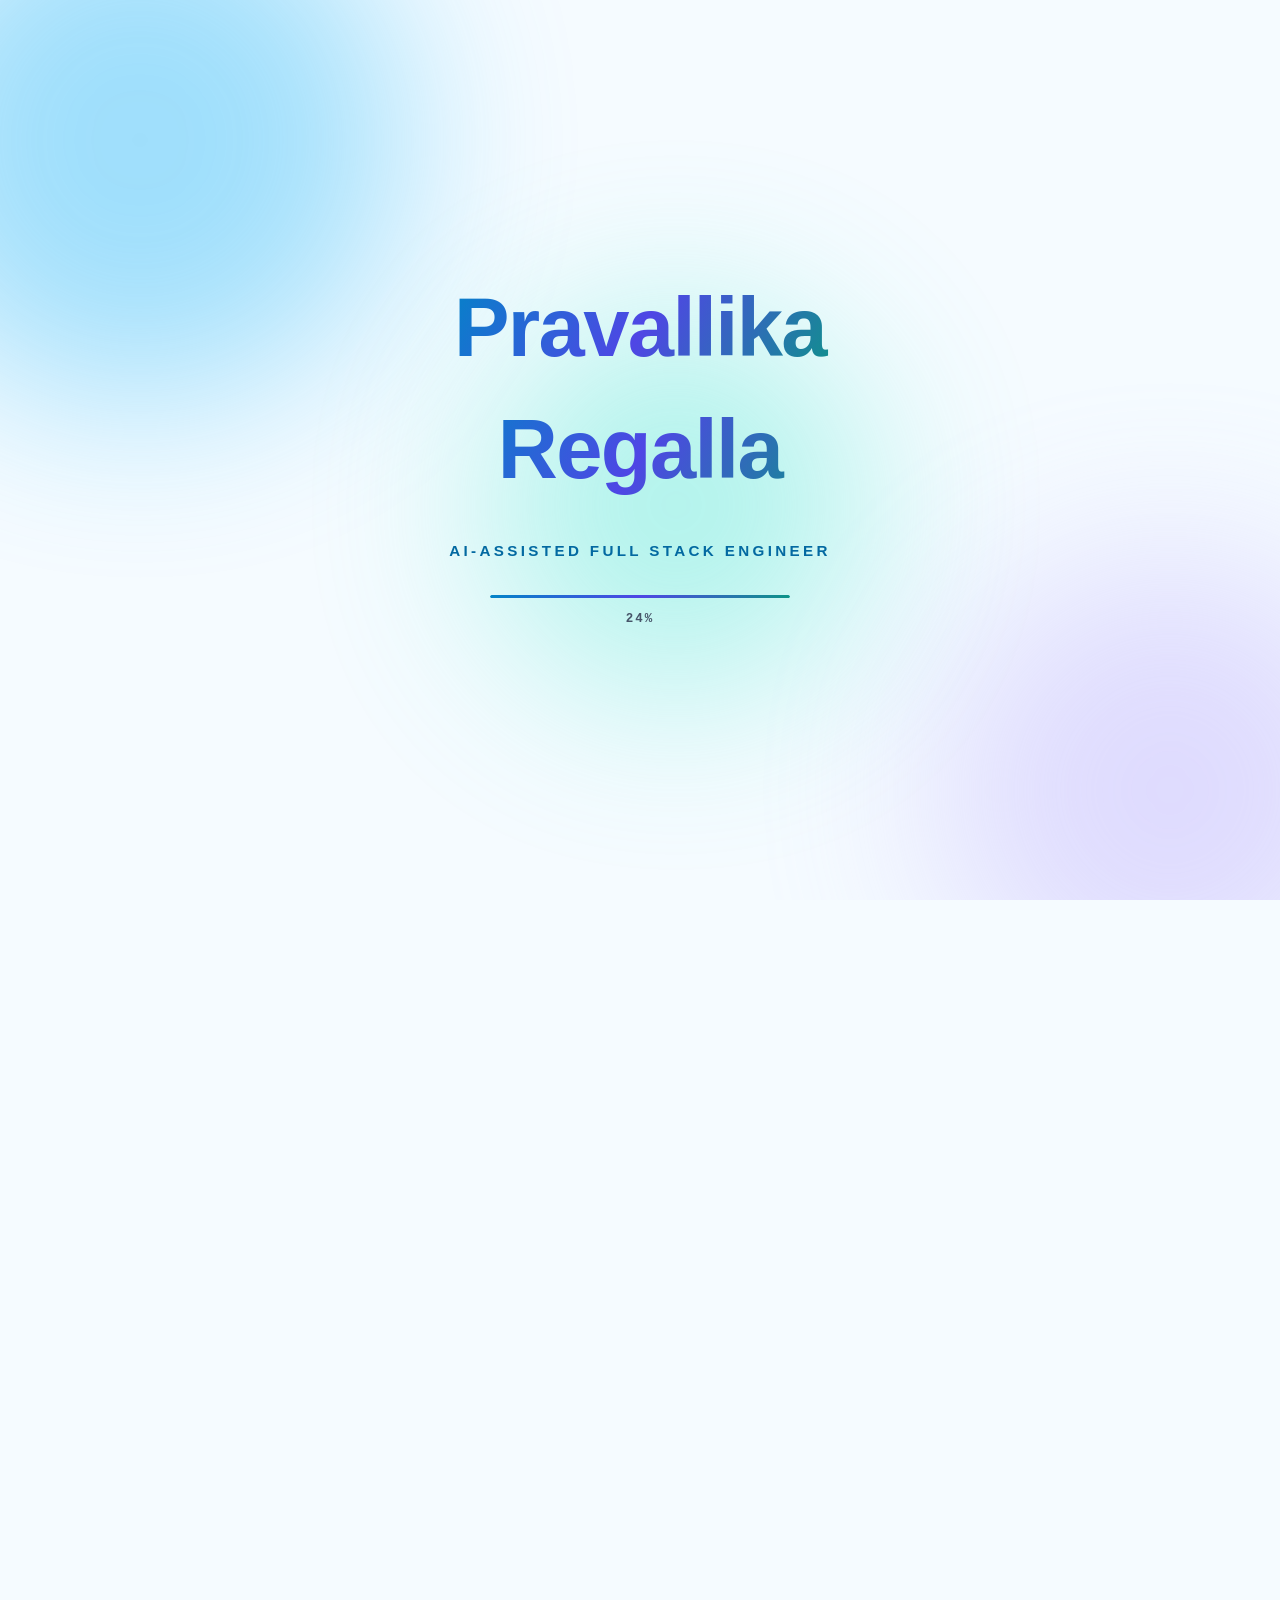
==== commit b5545d79: "changes" ====
--- a/index.html
+++ b/index.html
@@ -3,1693 +3,607 @@
 <head>
   <meta charset="UTF-8" />
   <meta name="viewport" content="width=device-width, initial-scale=1.0" />
-  <title>Lakshmi Pravallika Regalla — Designer & Full Stack Developer</title>
-  <meta name="description" content="Lakshmi Pravallika Regalla — UI/UX-led Full Stack Developer. Angular, .NET Core, Azure. Crafting expressive, scalable products." />
-  <style>
-    :root {
-      --bg: #f6f2ea;
-      --bg-2: #ede7d8;
-      --paper: #ffffff;
-      --ink: #2a2d28;
-      --ink-2: #4a4e47;
-      --muted: #8a8d85;
-      --line: #e3dcca;
-      --line-soft: #ebe5d6;
-      --accent: #1d8068;
-      --accent-soft: #d4ebe1;
-      --sea-light: #b6dac8;
-      --sea-mid: #2f9374;
-      --sea-deep: #0e5a47;
-      --max-width: 1280px;
-      --radius: 18px;
-      --radius-lg: 28px;
-    }
-
-    * { box-sizing: border-box; margin: 0; padding: 0; }
-    html {
-      scroll-behavior: smooth;
-      scroll-padding-top: 80px;
-      -webkit-font-smoothing: antialiased;
-      -moz-osx-font-smoothing: grayscale;
-      text-rendering: optimizeLegibility;
-    }
-
-    body {
-      font-family: Arial, Helvetica, sans-serif;
-      background: var(--bg);
-      color: var(--ink);
-      line-height: 1.55;
-      letter-spacing: -0.005em;
-      overflow-x: hidden;
-    }
-
-    body::before {
-      content: "";
-      position: fixed;
-      inset: 0;
-      pointer-events: none;
-      z-index: -1;
-      background:
-        radial-gradient(800px circle at 90% 0%, rgba(13,110,84,0.10), transparent 50%),
-        radial-gradient(700px circle at 0% 100%, rgba(31,138,106,0.08), transparent 50%);
-    }
-
-    a { color: inherit; text-decoration: none; transition: color 0.2s ease, opacity 0.2s ease; }
-    ul, ol { list-style: none; }
-    button { font: inherit; cursor: pointer; border: none; background: none; color: inherit; }
-
-    ::selection { background: var(--accent); color: var(--paper); }
-
-    .container {
-      width: min(calc(100% - 40px), var(--max-width));
-      margin: 0 auto;
-    }
-
-    /* TYPOGRAPHY */
-    .display {
-      font-family: Arial, Helvetica, sans-serif;
-      font-weight: 400;
-      font-variation-settings: 'opsz' 144, 'SOFT' 50;
-      letter-spacing: -0.04em;
-      line-height: 0.92;
-    }
-
-    h1.display {
-      font-size: clamp(1.25rem, 2vw, 1.6rem);
-      font-weight: 600;
-      letter-spacing: -0.005em;
-      line-height: 1.3;
-    }
-    h2.display { font-size: clamp(1.4rem, 2.4vw, 1.9rem); font-weight: 600; line-height: 1.25; }
-
-    h3 {
-      font-family: Arial, Helvetica, sans-serif;
-      font-weight: 600;
-      letter-spacing: -0.005em;
-      line-height: 1.25;
-      font-size: 1.05rem;
-      color: var(--ink);
-    }
-
-    p { color: var(--ink-2); font-size: 1rem; line-height: 1.7; }
-
-    .mono {
-      font-family: Arial, Helvetica, sans-serif;
-      font-size: 0.74rem;
-      letter-spacing: 0.06em;
-      text-transform: uppercase;
-      color: var(--muted);
-    }
-
-    .kicker {
-      display: inline-flex;
-      align-items: center;
-      gap: 10px;
-      font-family: Arial, Helvetica, sans-serif;
-      font-size: 0.74rem;
-      letter-spacing: 0.16em;
-      text-transform: uppercase;
-      color: var(--ink);
-      padding: 6px 14px;
-      background: var(--paper);
-      border: 1px solid var(--line);
-      border-radius: 999px;
-    }
-
-    .kicker .star {
-      display: inline-block;
-      animation: spin 8s linear infinite;
-      color: var(--accent);
-    }
-
-    @keyframes spin { to { transform: rotate(360deg); } }
-
-    /* NAV */
-    .nav-wrap {
-      position: sticky;
-      top: 16px;
-      z-index: 100;
-      padding: 0 20px;
-    }
-
-    nav.bar {
-      max-width: var(--max-width);
-      margin: 0 auto;
-      display: flex;
-      align-items: center;
-      justify-content: space-between;
-      padding: 12px 12px 12px 24px;
-      border-radius: 999px;
-      background: rgba(255, 255, 255, 0.78);
-      backdrop-filter: saturate(180%) blur(20px);
-      -webkit-backdrop-filter: saturate(180%) blur(20px);
-      border: 1px solid var(--line-soft);
-      box-shadow: 0 8px 28px rgba(26,29,26,0.08);
-    }
-
-    .brand {
-      font-family: Arial, Helvetica, sans-serif;
-      font-size: 1.18rem;
-      font-weight: 500;
-      letter-spacing: -0.02em;
-      display: inline-flex;
-      align-items: center;
-      gap: 10px;
-    }
-
-    .brand .ast {
-      color: var(--accent);
-      animation: spin 6s linear infinite;
-      font-size: 1.1rem;
-    }
-
-    .nav-links {
-      display: flex;
-      gap: 4px;
-      align-items: center;
-    }
-
-    .nav-links a {
-      padding: 8px 16px;
-      font-size: 0.9rem;
-      color: var(--ink-2);
-      border-radius: 999px;
-      transition: background 0.2s ease, color 0.2s ease;
-    }
-
-    .nav-links a:hover { background: var(--bg-2); color: var(--ink); }
-    .nav-links a.active { background: var(--ink); color: var(--paper); }
-
-    .nav-links a.doc-link {
-      color: var(--accent);
-      font-weight: 500;
-      position: relative;
-      margin-left: 4px;
-    }
-    .nav-links a.doc-link:first-of-type {
-      margin-left: 12px;
-      padding-left: 16px;
-      border-left: 1px solid var(--line);
-      border-radius: 0 999px 999px 0;
-    }
-    .nav-links a.doc-link:hover { background: var(--accent-soft); color: var(--accent); }
-
-    .nav-cta {
-      padding: 10px 20px;
-      font-size: 0.88rem;
-      font-weight: 500;
-      background: var(--ink);
-      color: var(--paper);
-      border-radius: 999px;
-      transition: background 0.2s ease, transform 0.2s ease;
-    }
-
-    .nav-cta:hover { background: var(--accent); transform: translateY(-1px); }
-
-    .menu-btn { display: none; padding: 8px 14px; }
-
-    /* SECTION */
-    section { padding: 56px 0; position: relative; }
-
-    /* HERO */
-    .hero {
-      padding: 24px 0;
-      position: relative;
-      min-height: calc(100vh - 168px);
-      display: flex;
-      flex-direction: column;
-    }
-
-    .hero > .container {
-      width: min(calc(100% - 40px), var(--max-width));
-      flex: 1;
-      display: flex;
-      flex-direction: column;
-      background: var(--paper);
-      border: 1px solid var(--line);
-      border-radius: 24px;
-      padding: 36px 44px;
-      box-shadow: 0 4px 16px rgba(26,29,26,0.04);
-    }
-
-    .hero > .container > .hero-bottom { margin-top: 6px; padding-top: 18px; }
-
-    .hero-top {
-      display: flex;
-      justify-content: space-between;
-      align-items: start;
-      gap: 30px;
-      margin-bottom: 30px;
-      flex-wrap: wrap;
-    }
-
-    .hero-tag {
-      display: inline-flex;
-      align-items: center;
-      gap: 8px;
-      padding: 8px 16px;
-      border-radius: 999px;
-      background: var(--paper);
-      border: 1px solid var(--line);
-      font-size: 0.86rem;
-      color: var(--ink-2);
-      box-shadow: 0 3px 10px rgba(26,29,26,0.06);
-    }
-
-    .hero-tag .dot {
-      width: 8px;
-      height: 8px;
-      border-radius: 50%;
-      background: var(--accent);
-      box-shadow: 0 0 0 4px rgba(13,110,84,0.22);
-    }
-
-    .hero-meta {
-      display: flex;
-      gap: 24px;
-      align-items: center;
-      flex-wrap: wrap;
-    }
-
-    .hero-meta .item small {
-      display: block;
-      font-family: Arial, Helvetica, sans-serif;
-      font-size: 0.7rem;
-      letter-spacing: 0.14em;
-      text-transform: uppercase;
-      color: var(--muted);
-      margin-bottom: 4px;
-    }
-
-    .hero-meta .item strong {
-      font-family: Arial, Helvetica, sans-serif;
-      font-weight: 500;
-      font-size: 1.1rem;
-      letter-spacing: -0.015em;
-      color: var(--ink);
-    }
-
-    .hero-headline {
-      margin: 16px 0 22px;
-      max-width: 940px;
-    }
-
-    .hero-intro {
-      margin: 14px 0 18px;
-      padding: 24px 28px;
-      border-radius: 16px;
-      background: linear-gradient(135deg, var(--bg) 0%, var(--accent-soft) 100%);
-      border: 1px solid var(--line);
-      position: relative;
-      overflow: hidden;
-    }
-
-    .hero-intro::before {
-      content: "";
-      position: absolute;
-      left: 0; top: 0; bottom: 0;
-      width: 3px;
-      background: var(--accent);
-    }
-
-    .hero-intro p {
-      font-size: 1rem;
-      line-height: 1.7;
-      color: var(--ink);
-      letter-spacing: 0;
-      margin: 0;
-      max-width: none;
-    }
-
-    .hero-intro p strong {
-      color: var(--ink);
-      font-weight: 700;
-    }
-
-    .hero-headline em {
-      color: var(--accent);
-      font-style: normal;
-      font-weight: 600;
-    }
-
-    .hero-bottom {
-      display: grid;
-      grid-template-columns: 1.05fr 0.95fr;
-      gap: 44px;
-      margin-top: 14px;
-      align-items: center;
-      padding-top: 0;
-      border-top: none;
-    }
-
-    .hero-bottom > div:first-child { display: flex; align-items: center; height: 100%; }
-
-    .hero-lead {
-      font-size: 0.98rem;
-      color: var(--ink-2);
-      line-height: 1.65;
-      max-width: 560px;
-      letter-spacing: 0;
-    }
-
-    .hero-side {
-      display: flex;
-      flex-direction: column;
-      gap: 14px;
-      align-items: stretch;
-    }
-
-    .hero-card {
-      padding: 26px 28px;
-      background: var(--bg);
-      border: 1px solid var(--line);
-      border-radius: var(--radius-lg);
-      display: grid;
-      grid-template-columns: 1fr 1fr;
-      gap: 22px 26px;
-    }
-
-    .hero-card .hs-num {
-      font-family: Arial, Helvetica, sans-serif;
-      font-weight: 700;
-      font-size: 1.5rem;
-      letter-spacing: -0.012em;
-      color: var(--ink);
-      line-height: 1.1;
-      margin-bottom: 6px;
-    }
-
-    .hero-card .hs-num .accent { color: var(--accent); }
-    .hero-card .hs-lbl { font-size: 0.84rem; color: var(--muted); line-height: 1.4; }
-
-    .hero-actions {
-      display: flex;
-      gap: 10px;
-      flex-wrap: wrap;
-      margin-top: 28px;
-    }
-
-    .btn {
-      display: inline-flex;
-      align-items: center;
-      gap: 10px;
-      padding: 14px 24px;
-      border-radius: 999px;
-      font-weight: 500;
-      font-size: 0.94rem;
-      transition: transform 0.2s ease, background 0.2s ease, color 0.2s ease, border-color 0.2s ease;
-      border: 1px solid transparent;
-    }
-    .btn:hover { transform: translateY(-2px); }
-
-    .btn-dark {
-      background: var(--ink);
-      color: var(--paper);
-    }
-    .btn-dark:hover { background: var(--accent); color: var(--paper); }
-
-    .btn-outline {
-      background: transparent;
-      border-color: var(--ink);
-      color: var(--ink);
-    }
-    .btn-outline:hover { background: var(--ink); color: var(--paper); }
-
-    /* MARQUEE */
-    .marquee {
-      overflow: hidden;
-      padding: 18px 0;
-      background: var(--paper);
-      color: var(--ink);
-      margin: 0 0 40px;
-      border-top: 1px solid var(--line);
-      border-bottom: 1px solid var(--line);
-    }
-
-    .marquee-track {
-      display: flex;
-      gap: 40px;
-      white-space: nowrap;
-      animation: slide 40s linear infinite;
-      font-family: Arial, Helvetica, sans-serif;
-      font-size: 1.25rem;
-      font-weight: 400;
-      letter-spacing: -0.01em;
-      color: var(--ink-2);
-    }
-
-    .marquee-track .dot { color: var(--accent); margin: 0 6px; opacity: 0.7; }
-
-    @keyframes slide {
-      from { transform: translateX(0); }
-      to { transform: translateX(-50%); }
-    }
-
-    /* SECTION HEAD */
-    .head {
-      display: flex;
-      justify-content: space-between;
-      gap: 28px;
-      align-items: end;
-      margin-bottom: 40px;
-      flex-wrap: wrap;
-    }
-
-    .head .eyebrow {
-      display: flex;
-      align-items: center;
-      gap: 14px;
-    }
-
-    .head .eyebrow .num {
-      font-family: Arial, Helvetica, sans-serif;
-      font-size: 0.78rem;
-      letter-spacing: 0.16em;
-      color: var(--accent);
-      font-weight: 500;
-    }
-
-    .head h2 {
-      max-width: 720px;
-      margin-top: 12px;
-      font-family: Arial, Helvetica, sans-serif;
-      font-weight: 600;
-      font-size: clamp(1.4rem, 2.4vw, 1.9rem);
-      letter-spacing: -0.012em;
-      line-height: 1.25;
-    }
-    .head h2 .flat { font-weight: 600; }
-    .head h2 .accent { color: var(--accent); }
-
-    .head p { max-width: 480px; }
-    .head > div:first-child { display: flex; flex-direction: column; }
-
-    /* ABOUT */
-    .about-grid {
-      display: grid;
-      grid-template-columns: 1fr 1fr;
-      gap: 48px;
-      align-items: start;
-    }
-
-    .panel {
-      padding: 36px;
-      background: var(--paper);
-      border: 1px solid var(--line);
-      border-radius: var(--radius-lg);
-    }
-
-    .panel.tilt { transform: none; }
-    .panel.tilt-2 { transform: none; }
-
-    .about-copy p { font-size: 1.05rem; color: var(--ink-2); }
-    .about-copy p + p { margin-top: 16px; }
-
-    .about-quote {
-      font-family: Arial, Helvetica, sans-serif;
-      font-size: 1.02rem;
-      line-height: 1.55;
-      letter-spacing: 0;
-      color: var(--ink);
-      font-weight: 500;
-      margin-bottom: 20px;
-      padding-left: 16px;
-      border-left: 3px solid var(--accent);
-    }
-    .about-quote .accent { color: var(--accent); }
-
-    .info-grid {
-      display: grid;
-      grid-template-columns: 1fr 1fr;
-      gap: 14px;
-      margin-top: 24px;
-    }
-
-    .info-cell {
-      padding: 18px;
-      border-radius: var(--radius);
-      border: 1px solid var(--line);
-      background: var(--bg);
-    }
-    .info-cell .mono { display: block; margin-bottom: 6px; }
-    .info-cell strong {
-      font-family: Arial, Helvetica, sans-serif;
-      font-weight: 500;
-      font-size: 1.2rem;
-      letter-spacing: -0.018em;
-      color: var(--ink);
-      display: block;
-    }
-    .info-cell small { font-size: 0.84rem; color: var(--muted); }
-
-    /* WORK / PROJECTS */
-    .work-grid { display: grid; gap: 40px; }
-
-    .project {
-      display: grid;
-      grid-template-columns: 0.9fr 1.1fr;
-      gap: 40px;
-      padding: 36px;
-      background: var(--paper);
-      border: 1px solid var(--line);
-      border-radius: var(--radius-lg);
-      align-items: stretch;
-      transition: transform 0.3s ease, box-shadow 0.3s ease;
-    }
-
-    .project:hover {
-      transform: translateY(-3px);
-      box-shadow: 0 22px 50px rgba(26,29,26,0.10);
-    }
-
-    .project:nth-child(even) {
-      grid-template-columns: 1.1fr 0.9fr;
-    }
-
-    .project:nth-child(even) .project-visual { order: 2; }
-
-    .project-visual {
-      border-radius: var(--radius);
-      min-height: 320px;
-      position: relative;
-      overflow: hidden;
-      padding: 30px;
-      display: flex;
-      align-items: center;
-      justify-content: center;
-    }
-
-    .project-visual.v1 { background: linear-gradient(135deg, #ebe5d3 0%, #cce4d9 100%); }
-    .project-visual.v2 { background: linear-gradient(135deg, #064a38 0%, #1f8a6a 100%); }
-    .project-visual.v3 { background: linear-gradient(135deg, #b0d6c4 0%, #0d6e54 100%); }
-    .project-visual.v4 { background: linear-gradient(135deg, #1f8a6a 0%, #064a38 100%); }
-
-    .mock {
-      width: 100%;
-      max-width: 360px;
-      border-radius: 14px;
-      background: var(--paper);
-      border: 1px solid rgba(26,29,26,0.08);
-      box-shadow: 0 14px 40px rgba(26,29,26,0.18);
-      padding: 16px;
-      display: grid;
-      gap: 10px;
-    }
-
-    .mock .top {
-      display: flex;
-      gap: 6px;
-      margin-bottom: 4px;
-    }
-
-    .mock .top span {
-      width: 9px; height: 9px; border-radius: 50%;
-      background: rgba(26,29,26,0.18);
-    }
-
-    .mock .row {
-      height: 8px; border-radius: 4px;
-      background: rgba(26,29,26,0.08);
-    }
-
-    .mock .row.short { width: 55%; }
-    .mock .row.med { width: 78%; }
-    .mock .row.accent { background: rgba(13,110,84,0.55); width: 36%; height: 12px; }
-
-    .mock .stats {
-      display: grid;
-      grid-template-columns: repeat(3, 1fr);
-      gap: 8px;
-      margin: 4px 0 2px;
-    }
-
-    .mock .stats .stat-cell {
-      padding: 8px;
-      border-radius: 8px;
-      background: rgba(26,29,26,0.04);
-      border: 1px solid rgba(26,29,26,0.06);
-      display: flex;
-      flex-direction: column;
-      gap: 4px;
-    }
-
-    .mock .stats .stat-cell .num-bar {
-      height: 6px; border-radius: 3px;
-      background: rgba(13,110,84,0.5);
-      width: 70%;
-    }
-
-    .mock .stats .stat-cell .lbl-bar {
-      height: 4px; border-radius: 2px;
-      background: rgba(26,29,26,0.12);
-      width: 100%;
-    }
-
-    .mock .chart {
-      display: flex;
-      align-items: flex-end;
-      gap: 6px;
-      height: 60px;
-      padding: 6px 2px 0;
-    }
-
-    .mock .chart div {
-      flex: 1;
-      border-radius: 4px 4px 2px 2px;
-      background: rgba(26,29,26,0.10);
-    }
-
-    .mock .chart div.high { background: rgba(13,110,84,0.6); }
-
-    .mock .list {
-      display: grid;
-      gap: 6px;
-      margin-top: 2px;
-    }
-
-    .mock .list-item {
-      display: flex;
-      align-items: center;
-      gap: 8px;
-      padding: 6px;
-      border-radius: 6px;
-      background: rgba(26,29,26,0.03);
-    }
-
-    .mock .list-item .dot {
-      width: 18px; height: 18px; border-radius: 50%;
-      background: rgba(13,110,84,0.22);
-      flex-shrink: 0;
-    }
-
-    .mock .list-item .lines {
-      flex: 1;
-      display: grid;
-      gap: 4px;
-    }
-
-    .mock .list-item .lines span {
-      height: 5px; border-radius: 3px;
-      background: rgba(26,29,26,0.12);
-    }
-
-    .mock .list-item .lines span:last-child { width: 60%; background: rgba(26,29,26,0.08); }
-
-    .project-content { display: flex; flex-direction: column; justify-content: space-between; gap: 20px; }
-
-    .project-content .num {
-      font-family: Arial, Helvetica, sans-serif;
-      font-size: 0.95rem;
-      color: var(--accent);
-      letter-spacing: 0.06em;
-      text-transform: uppercase;
-    }
-
-    .project-content h3 {
-      font-family: Arial, Helvetica, sans-serif;
-      font-weight: 700;
-      font-size: 1.25rem;
-      letter-spacing: -0.012em;
-      line-height: 1.2;
-      margin: 8px 0 14px;
-      color: var(--ink);
-    }
-
-    .project-content p { font-size: 0.98rem; }
-
-    .tag-row {
-      display: flex;
-      flex-wrap: wrap;
-      gap: 6px;
-      margin-top: 18px;
-    }
-
-    .pill {
-      padding: 6px 12px;
-      border-radius: 999px;
-      background: var(--bg);
-      border: 1px solid var(--line);
-      font-size: 0.8rem;
-      color: var(--ink-2);
-    }
-
-    .project-link {
-      display: inline-flex;
-      align-items: center;
-      gap: 8px;
-      font-weight: 500;
-      font-size: 0.92rem;
-      color: var(--ink);
-      margin-top: 18px;
-      width: max-content;
-    }
-
-    .project-link::after {
-      content: "↗";
-      transition: transform 0.2s ease;
-    }
-    .project-link:hover::after { transform: translate(3px, -3px); }
-    .project-link:hover { color: var(--accent); }
-
-    /* TAG CLOUD SKILLS */
-    .cloud {
-      display: flex;
-      flex-wrap: wrap;
-      gap: 10px;
-      max-width: 920px;
-      margin: 0 auto;
-    }
-
-    .cloud .pill {
-      padding: 12px 20px;
-      font-size: 1rem;
-      background: var(--paper);
-      border: 1px solid var(--line);
-      transition: transform 0.22s ease, background 0.22s ease, color 0.22s ease;
-      cursor: default;
-    }
-    .cloud .pill:hover { background: var(--ink); color: var(--paper); transform: translateY(-2px); }
-    .cloud .pill.lg { font-size: 1rem; padding: 10px 18px; font-weight: 500; }
-    .cloud .pill.solid { background: var(--ink); color: var(--paper); }
-    .cloud .pill.solid:hover { background: var(--accent); }
-    .cloud .pill.accent { background: var(--accent); color: var(--paper); border-color: var(--accent); }
-    .cloud .pill.tilt-l, .cloud .pill.tilt-r { transform: none; }
-    .cloud .pill.butter, .cloud .pill.mint, .cloud .pill.lilac { background: var(--paper); border-color: var(--line); color: var(--ink); }
-
-    /* CATEGORY GROUP for skills */
-    .skill-stack { display: grid; gap: 26px; margin-top: 30px; }
-
-    .skill-cat {
-      display: grid;
-      grid-template-columns: 200px 1fr;
-      gap: 28px;
-      padding: 22px 0;
-      border-top: 1px dashed var(--line);
-      align-items: start;
-    }
-    .skill-cat:first-child { border-top: 1px solid var(--ink); }
-    .skill-cat:last-child { border-bottom: 1px solid var(--ink); }
-
-    .skill-cat .cat-label {
-      font-family: Arial, Helvetica, sans-serif;
-      font-style: normal;
-      font-size: 1.05rem;
-      font-weight: 700;
-      letter-spacing: -0.005em;
-      color: var(--ink);
-      padding-top: 4px;
-    }
-
-    .skill-cat .chips {
-      display: flex;
-      flex-wrap: wrap;
-      gap: 8px;
-    }
-
-    .skill-cat .chips span {
-      padding: 6px 14px;
-      border-radius: 999px;
-      background: var(--paper);
-      border: 1px solid var(--line);
-      font-size: 0.86rem;
-      color: var(--ink);
-      transition: transform 0.2s ease, background 0.2s ease, color 0.2s ease;
-    }
-    .skill-cat .chips span:hover { background: var(--ink); color: var(--paper); transform: translateY(-2px); }
-
-    /* PROCESS */
-    .process {
-      display: grid;
-      grid-template-columns: repeat(5, 1fr);
-      gap: 14px;
-    }
-
-    .step {
-      padding: 28px 22px;
-      border-radius: var(--radius);
-      background: var(--paper);
-      border: 1px solid var(--line);
-      transition: transform 0.25s ease, background 0.25s ease;
-      position: relative;
-    }
-
-    .step:hover { transform: translateY(-4px); background: var(--ink); color: var(--paper); }
-    .step:hover h3, .step:hover .step-num { color: var(--paper); }
-    .step:hover p { color: rgba(253,250,243,0.7); }
-
-    .step-num {
-      font-family: Arial, Helvetica, sans-serif;
-      font-style: normal;
-      font-size: 2rem;
-      font-weight: 700;
-      color: var(--accent);
-      letter-spacing: -0.02em;
-      line-height: 1;
-      margin-bottom: 14px;
-      transition: color 0.25s ease;
-    }
-
-    .step h3 { font-size: 1.1rem; margin-bottom: 8px; transition: color 0.25s ease; }
-    .step p { font-size: 0.86rem; line-height: 1.6; transition: color 0.25s ease; }
-
-    /* EXPERIENCE */
-    .timeline {
-      display: grid;
-      gap: 14px;
-    }
-
-    .tl-item {
-      display: grid;
-      grid-template-columns: 220px 1fr;
-      gap: 30px;
-      padding: 30px 36px;
-      background: var(--paper);
-      border: 1px solid var(--line);
-      border-radius: var(--radius-lg);
-      align-items: start;
-      transition: transform 0.22s ease, box-shadow 0.22s ease;
-    }
-    .tl-item:hover { transform: translateY(-2px); box-shadow: 0 18px 36px rgba(26,29,26,0.10); }
-
-    .tl-period {
-      font-family: Arial, Helvetica, sans-serif;
-      font-style: normal;
-      font-size: 0.95rem;
-      font-weight: 600;
-      color: var(--accent);
-      letter-spacing: 0.02em;
-      padding-top: 4px;
-    }
-
-    .tl-role {
-      font-family: Arial, Helvetica, sans-serif;
-      font-size: 1.1rem;
-      letter-spacing: -0.005em;
-      font-weight: 700;
-      margin-bottom: 4px;
-    }
-
-    .tl-company { color: var(--ink-2); font-size: 0.95rem; margin-bottom: 14px; }
-    .tl-item p { font-size: 0.96rem; max-width: 720px; }
-
-    /* EDU + CERT */
-    .two-col { display: grid; grid-template-columns: 1fr 1fr; gap: 16px; }
-
-    .card-edu {
-      padding: 30px;
-      background: var(--paper);
-      border: 1px solid var(--line);
-      border-radius: var(--radius-lg);
-      transition: transform 0.22s ease, box-shadow 0.22s ease;
-    }
-    .card-edu:hover { transform: translateY(-2px); box-shadow: 0 18px 36px rgba(26,29,26,0.10); }
-
-    .card-edu .year {
-      display: inline-block;
-      padding: 4px 12px;
-      border-radius: 999px;
-      background: var(--accent-soft);
-      color: var(--accent);
-      font-family: Arial, Helvetica, sans-serif;
-      font-size: 0.74rem;
-      letter-spacing: 0.08em;
-      margin-bottom: 14px;
-    }
-
-    .card-edu h3 {
-      font-family: Arial, Helvetica, sans-serif;
-      font-size: 1.05rem;
-      letter-spacing: -0.005em;
-      font-weight: 700;
-      margin-bottom: 6px;
-    }
-    .card-edu .place { color: var(--muted); font-size: 0.9rem; margin-bottom: 14px; }
-    .card-edu .gpa {
-      display: inline-block;
-      padding: 4px 12px;
-      background: var(--ink);
-      color: var(--paper);
-      font-size: 0.78rem;
-      font-weight: 500;
-      border-radius: 999px;
-      margin-bottom: 14px;
-      letter-spacing: 0.04em;
-    }
-    .card-edu p { font-size: 0.9rem; }
-
-    .cert {
-      padding: 24px;
-      background: var(--paper);
-      border: 1px solid var(--line);
-      border-radius: var(--radius-lg);
-      display: flex;
-      gap: 18px;
-      align-items: start;
-      transition: transform 0.22s ease;
-    }
-    .cert:hover { transform: translateY(-2px); }
-
-    .cert-mark {
-      width: 52px; height: 52px;
-      border-radius: 14px;
-      display: grid;
-      place-items: center;
-      font-family: Arial, Helvetica, sans-serif;
-      font-weight: 500;
-      font-size: 1.4rem;
-      color: var(--paper);
-      flex-shrink: 0;
-    }
-    .cert-mark.g { background: linear-gradient(135deg, #0d6e54, #b0d6c4); }
-    .cert-mark.m { background: linear-gradient(135deg, #1f8a6a, #1a1d1a); }
-
-    .cert h3 { font-family: Arial, Helvetica, sans-serif; font-weight: 500; font-size: 1.1rem; letter-spacing: -0.015em; margin-bottom: 4px; }
-    .cert small { color: var(--muted); font-size: 0.85rem; }
-
-    /* CTA */
-    .cta {
-      padding: 70px 48px;
-      background: linear-gradient(135deg, var(--ink) 0%, var(--sea-deep) 100%);
-      color: var(--paper);
-      border-radius: 28px;
-      position: relative;
-      overflow: hidden;
-      text-align: center;
-    }
-
-    .cta::before {
-      content: "";
-      position: absolute;
-      inset: 0;
-      pointer-events: none;
-      background: radial-gradient(circle at 80% 0%, rgba(13,110,84,0.30), transparent 50%),
-                  radial-gradient(circle at 10% 100%, rgba(31,138,106,0.18), transparent 55%);
-    }
-
-    .cta > * { position: relative; z-index: 1; }
-
-    .cta h2 {
-      color: var(--paper);
-      font-family: Arial, Helvetica, sans-serif;
-      font-weight: 600;
-      font-size: clamp(1.8rem, 3.4vw, 2.6rem);
-      letter-spacing: -0.025em;
-      line-height: 1.18;
-      max-width: 760px;
-      margin: 16px auto 24px;
-    }
-    .cta h2 em { color: var(--accent); font-style: normal; font-weight: 600; }
-
-    .cta p { color: rgba(255,255,255,0.78); max-width: 540px; margin: 0 auto 32px; font-size: 1.05rem; }
-
-    .cta .btn-light {
-      background: var(--paper);
-      color: var(--ink);
-      padding: 16px 28px;
-      font-size: 1rem;
-    }
-    .cta .btn-light:hover { background: var(--accent); color: var(--paper); }
-
-    .cta-meta {
-      margin-top: 50px;
-      padding-top: 30px;
-      border-top: 1px solid rgba(255,255,255,0.16);
-      display: flex;
-      justify-content: center;
-      gap: 36px;
-      flex-wrap: wrap;
-    }
-
-    .cta-meta .item small {
-      display: block;
-      font-family: Arial, Helvetica, sans-serif;
-      font-size: 0.7rem;
-      letter-spacing: 0.14em;
-      text-transform: uppercase;
-      color: rgba(255,255,255,0.55);
-      margin-bottom: 6px;
-    }
-
-    .cta-meta .item strong {
-      font-family: Arial, Helvetica, sans-serif;
-      font-weight: 500;
-      font-size: 1.05rem;
-      letter-spacing: -0.015em;
-      color: var(--paper);
-    }
-
-    /* FOOTER */
-    footer { padding: 50px 0 70px; }
-    .footer-row {
-      display: flex;
-      justify-content: space-between;
-      flex-wrap: wrap;
-      gap: 20px;
-      padding-top: 30px;
-      border-top: 1px solid var(--line);
-      font-family: Arial, Helvetica, sans-serif;
-      font-size: 0.78rem;
-      color: var(--muted);
-      letter-spacing: 0.04em;
-    }
-    .footer-links { display: flex; gap: 22px; }
-    .footer-links a { transition: color 0.2s ease; }
-    .footer-links a:hover { color: var(--ink); }
-
-    /* REVEAL */
-    .reveal { opacity: 0; transform: translateY(20px); transition: opacity 0.7s ease, transform 0.7s ease; }
-    .reveal.show { opacity: 1; transform: translateY(0); }
-
-    /* RESPONSIVE */
-    @media (max-width: 1080px) {
-      .hero-bottom, .about-grid, .two-col { grid-template-columns: 1fr; gap: 28px; }
-      .project, .project:nth-child(even) { grid-template-columns: 1fr; }
-      .project:nth-child(even) .project-visual { order: 0; }
-      .process { grid-template-columns: repeat(2, 1fr); }
-      .step:nth-child(2), .step:nth-child(4) { transform: none; }
-      .skill-cat { grid-template-columns: 1fr; gap: 12px; }
-      .tl-item { grid-template-columns: 1fr; gap: 10px; }
-      .info-grid { grid-template-columns: 1fr; }
-      .step:nth-child(2), .step:nth-child(4) { transform: none; }
-    }
-
-    @media (max-width: 720px) {
-      .nav-links { display: none; }
-      nav.bar.open .nav-links {
-        display: flex;
-        flex-direction: column;
-        position: absolute;
-        top: calc(100% + 12px);
-        left: 0; right: 0;
-        background: var(--paper);
-        padding: 14px;
-        border-radius: 18px;
-        border: 1px solid var(--line);
-      }
-      .menu-btn { display: inline-block; }
-      nav.bar { padding: 10px 12px 10px 18px; position: relative; }
-      .marquee-track { font-size: 1.6rem; gap: 30px; }
-      .process { grid-template-columns: 1fr; }
-      .cta { padding: 70px 22px; border-radius: 22px; }
-      section { padding: 60px 0; }
-    }
-  </style>
+  <title>Pravallika Regalla — AI-Assisted Full Stack Engineer</title>
+  <meta name="description" content="Portfolio of Pravallika Regalla — AI-Assisted Full Stack Engineer specializing in Angular, .NET Core, and Azure." />
+  <link rel="preconnect" href="https://fonts.googleapis.com" />
+  <link rel="preconnect" href="https://fonts.gstatic.com" crossorigin />
+  <link href="https://fonts.googleapis.com/css2?family=Plus+Jakarta+Sans:wght@400;500;600;700;800&family=Instrument+Serif:ital@0;1&family=JetBrains+Mono:wght@400;500&display=swap" rel="stylesheet" />
+  <link rel="stylesheet" href="assets/styles.css" />
 </head>
 <body>
 
-  <div class="nav-wrap">
-    <nav class="bar" id="navBar">
+  <!-- Startup loader -->
+  <div id="splash">
+    <div class="splash-blob splash-blob-1"></div>
+    <div class="splash-blob splash-blob-2"></div>
+    <div class="splash-blob splash-blob-3"></div>
+
+    <div class="splash-inner">
+      <div class="splash-name">
+        <div class="splash-word">Pravallika</div>
+        <div class="splash-word">Regalla</div>
+      </div>
+      <div class="splash-sub">AI-Assisted Full Stack Engineer</div>
+      <div class="splash-bar">
+        <span class="splash-fill"></span>
+      </div>
+      <div class="splash-pct">0%</div>
+    </div>
+  </div>
+
+  <!-- Scroll progress bar -->
+  <div class="scroll-progress" aria-hidden="true"></div>
+
+  <!-- Animated background -->
+  <div class="bg-mesh">
+    <div class="blob blob-1"></div>
+    <div class="blob blob-2"></div>
+    <div class="blob blob-3"></div>
+  </div>
+
+  <!-- Back-to-top button -->
+  <button class="back-to-top" aria-label="Back to top" type="button">
+    <svg viewBox="0 0 24 24" fill="none" stroke="currentColor" stroke-width="2.5" stroke-linecap="round" stroke-linejoin="round"><path d="m18 15-6-6-6 6"/></svg>
+  </button>
+
+  <!-- Navigation -->
+  <nav class="nav">
+    <div class="nav-inner">
       <a href="#home" class="brand">
-        <span class="ast">✱</span>
-        Pravallika
+        <span class="brand-mark">P</span>
+        <span>Pravallika</span>
       </a>
-      <button class="menu-btn" id="menuBtn" aria-label="Menu">☰</button>
-      <div class="nav-links">
-        <a href="#about">About</a>
-        <a href="#work">Work Experience</a>
-        <a href="#skills">Skills</a>
-        <a href="resume.html" class="doc-link">Resume</a>
-        <a href="cover_letter.html" class="doc-link">Cover Letter</a>
-      </div>
-      <a href="#contact" class="nav-cta">Say hello →</a>
-    </nav>
-  </div>
-
-  <main>
-    <!-- HERO -->
-    <section class="hero" id="home">
-      <div class="container">
-        <div class="hero-top reveal">
-          <div class="hero-tag">
-            <span class="dot"></span>
-            <span>Currently shaping pharmacy products at Redsails Technologies, NY</span>
-          </div>
-          <div class="hero-meta">
-            <div class="item">
-              <small>Role</small>
-              <strong>Full Stack · UI/UX</strong>
-            </div>
-            <div class="item">
-              <small>Based</small>
-              <strong>New York, USA</strong>
-            </div>
-          </div>
-        </div>
-
-        <h1 class="display hero-headline reveal">
-          AI-Focused Full Stack Developer building <em>scalable, design-led</em> enterprise products.
-        </h1>
-
-        <div class="hero-intro reveal">
+      <ul class="nav-links">
+        <li><a href="#home">Home</a></li>
+        <li><a href="#about">About</a></li>
+        <li><a href="#experience">Experience</a></li>
+        <li><a href="#skills">Tech Stack</a></li>
+        <li><a href="#contact">Contact</a></li>
+        <li><a href="#" class="nav-cta" data-modal-open>Resume</a></li>
+      </ul>
+      <button class="menu-toggle" aria-label="Open menu">☰</button>
+    </div>
+  </nav>
+
+  <!-- ===================== HOME ===================== -->
+  <header id="home" class="hero hero-pro">
+    <div class="container">
+      <div class="hero-pro-grid">
+
+        <div class="hero-pro-text" data-reveal data-reveal-from="left">
+          <span class="eyebrow">Open to work · New York</span>
+
+          <h1 class="hero-pro-headline">
+            Hi, I'm Pravallika — I build delightful
+            <span class="nobreak">full-stack</span> experiences.
+          </h1>
+
+          <p class="hero-pro-tagline">
+            AI-Assisted Full Stack Engineer building performant Angular interfaces and resilient .NET Core services. <strong>3.5 years</strong> shipping pharmacy-grade software end-to-end.
+          </p>
+
+          <div class="hero-pro-actions">
+            <a href="#" data-modal-open class="btn btn-primary">View résumé <span class="arrow">→</span></a>
+            <a href="#contact" class="btn btn-ghost">Get in touch</a>
+          </div>
+
+          <div class="hero-pro-tech">
+            <span class="tech-chip">Angular</span>
+            <span class="tech-chip">TypeScript</span>
+            <span class="tech-chip">.NET Core</span>
+            <span class="tech-chip">RxJS</span>
+            <span class="tech-chip">SQL Server</span>
+            <span class="tech-chip">Azure</span>
+            <span class="tech-chip">AI Tools</span>
+          </div>
+        </div>
+
+        <aside class="profile-card" data-reveal data-reveal-from="right" data-reveal-delay="1">
+          <div class="profile-header">
+            <div class="profile-avatar">P</div>
+            <div class="profile-meta">
+              <div class="profile-name">Pravallika Regalla</div>
+              <div class="profile-handle"><span>New York, USA</span></div>
+            </div>
+            <span class="profile-status">Open</span>
+          </div>
+
+          <div class="profile-section">
+            <div class="profile-section-label">Currently</div>
+            <div class="profile-section-value">Software Engineer · Full Stack</div>
+            <div class="profile-section-meta">Redsails Technologies · Apr 2025 — Present</div>
+          </div>
+
+          <div class="profile-divider"></div>
+
+          <div class="profile-section">
+            <div class="profile-section-label">Education</div>
+            <div class="profile-section-value">M.S. Computer Science</div>
+            <div class="profile-section-meta">Sacred Heart University · GPA 3.9 / 4.0</div>
+          </div>
+
+          <div class="profile-divider"></div>
+
+          <div class="profile-section">
+            <div class="profile-section-label">Certifications</div>
+            <div class="profile-section-value">Google UI/UX · Meta Front-End</div>
+            <div class="profile-section-meta">Coursera Professional Certificates</div>
+          </div>
+
+          <div class="profile-socials">
+            <a href="mailto:pravallikaregalla9@gmail.com" class="profile-social" aria-label="Email">
+              <svg viewBox="0 0 24 24" fill="none" stroke="currentColor" stroke-width="2" stroke-linecap="round" stroke-linejoin="round"><rect x="2" y="4" width="20" height="16" rx="3"/><path d="m2 7 10 6 10-6"/></svg>
+              Email
+            </a>
+            <a href="https://www.linkedin.com/in/lakshmi-pravallika-regalla/" target="_blank" rel="noopener" class="profile-social" aria-label="LinkedIn">
+              <svg viewBox="0 0 24 24" fill="currentColor"><path d="M20.45 20.45h-3.55v-5.57c0-1.33-.02-3.04-1.85-3.04-1.85 0-2.13 1.45-2.13 2.94v5.67H9.36V9h3.41v1.56h.05c.47-.9 1.63-1.85 3.36-1.85 3.6 0 4.27 2.37 4.27 5.45v6.29zM5.34 7.43a2.06 2.06 0 1 1 0-4.13 2.06 2.06 0 0 1 0 4.13zM7.12 20.45H3.56V9h3.56v11.45zM22.22 0H1.77C.79 0 0 .77 0 1.72v20.56C0 23.23.79 24 1.77 24h20.45C23.2 24 24 23.23 24 22.28V1.72C24 .77 23.2 0 22.22 0z"/></svg>
+              LinkedIn
+            </a>
+          </div>
+        </aside>
+
+      </div>
+    </div>
+  </header>
+
+  <!-- ===================== ABOUT ===================== -->
+  <section id="about" class="section">
+    <div class="container">
+      <div class="about-pro-header" data-reveal>
+        <div>
+          <span class="eyebrow">01</span>
+          <h2>About</h2>
+        </div>
+        <span class="about-pro-meta">// overview</span>
+      </div>
+
+      <div class="about-pro-grid">
+
+        <div class="about-pro-bio" data-reveal>
           <p>
-            I build scalable products at the intersection of UI/UX design and full-stack engineering, with <strong>3.5 years</strong> of experience across the pharmacy technology domain. I started as a UI/UX Developer in 2021, completed my Master's in Computer Science in late 2024 with a <strong>3.9 GPA</strong>, and now lead full-stack delivery at <strong>Redsails Technologies (formerly known as PrimeRx)</strong> in New York — Angular, .NET Core, Azure, and AI-assisted throughout with Claude Code, Cursor, and Copilot.
+            My career began as a <strong>UI/UX Developer</strong> building user-facing experiences for a pharmacy management platform — contributing to shared component systems, performance improvements, and modernization of legacy modules across multiple release cycles.
           </p>
-        </div>
-
-        <div class="hero-bottom reveal">
-          <div>
-            <div class="hero-actions">
-              <a href="#work" class="btn btn-dark">See selected work →</a>
-              <a href="resume.html" class="btn btn-outline">View resume</a>
-            </div>
-          </div>
-          <div class="hero-side">
-            <div class="hero-card">
-              <div>
-                <div class="hs-num">3.5</div>
-                <div class="hs-lbl">Years of full-stack &amp; frontend experience</div>
+          <p>
+            After completing my <strong>Master's in Computer Science at Sacred Heart University with a 3.9 GPA</strong>, I expanded into full-stack delivery — now owning .NET Core API development, SQL Server tuning, Azure Blob Storage integration, and AI-assisted workflows alongside Angular UI work.
+          </p>
+          <p>
+            I treat accessibility, performance, and visual hierarchy as production concerns rather than afterthoughts — and use AI tools throughout the development lifecycle to deliver faster without compromising quality.
+          </p>
+        </div>
+
+        <div class="about-pro-facts" data-reveal data-reveal-delay="1">
+          <div class="facts-stats-grid" data-stagger>
+            <div class="stat" data-reveal data-reveal-from="scale">
+              <div class="stat-num">3.5+</div>
+              <div class="stat-label">Years in production engineering</div>
+            </div>
+            <div class="stat" data-reveal data-reveal-from="scale">
+              <div class="stat-num">3.9</div>
+              <div class="stat-label">M.S. Computer Science GPA</div>
+            </div>
+            <div class="stat" data-reveal data-reveal-from="scale">
+              <div class="stat-num">300+</div>
+              <div class="stat-label">Live participants on a 2-day AI build</div>
+            </div>
+            <div class="stat" data-reveal data-reveal-from="scale">
+              <div class="stat-num">2×</div>
+              <div class="stat-label">Pro certifications · Google &amp; Meta</div>
+            </div>
+          </div>
+
+          <div class="facts-info-row">
+            <div class="fact-card">
+              <span class="fact-label">Based in</span>
+              <span class="fact-value">New York, USA</span>
+              <span class="fact-value-sub">Open to local &amp; remote</span>
+            </div>
+            <div class="fact-card">
+              <span class="fact-label">Working on</span>
+              <span class="fact-value">Pharmacy ecosystems</span>
+              <span class="fact-value-sub">End-to-end at Redsails Technologies</span>
+            </div>
+          </div>
+        </div>
+
+      </div>
+    </div>
+  </section>
+
+  <!-- ===================== EXPERIENCE ===================== -->
+  <section id="experience" class="section">
+    <div class="container">
+      <div class="about-pro-header" data-reveal>
+        <div>
+          <span class="eyebrow">02</span>
+          <h2>Experience</h2>
+        </div>
+        <span class="about-pro-meta">// career</span>
+      </div>
+
+      <div class="timeline" data-stagger>
+        <div class="timeline-item current" data-reveal data-reveal-from="left">
+          <div class="timeline-meta">
+            <span class="timeline-date">Apr 2025 — Present</span>
+            <span class="timeline-tag">Current</span>
+          </div>
+          <h3>Software Engineer — AI-Focused Full Stack Developer</h3>
+          <div class="timeline-org">Redsails Technologies · New York, USA</div>
+          <ul class="timeline-bullets">
+            <li>Lead end-to-end product feature delivery across the <strong>pharmacy ecosystem — PMS, inventory management via wholesale market integration, POS for checkout, and patient app</strong> — from user interface through backend services and data layers.</li>
+            <li>Delivered core product features end-to-end — two-way patient-pharmacist chat with image sharing, and complete payment flows spanning PMS cloud, POS, and patient mobile app.</li>
+            <li>Engineered an end-to-end ASAP file generation and PDMP compliance system, ensuring accurate prescription reporting and regulatory adherence — including an automatic ASAP scheduler with timely notifications to resolve compliance issues.</li>
+            <li>Drove platform-wide performance optimization for high-traffic screens; also part of broader product areas including facility management, multitenant reporting, 340B program support, compounding RX, and market-facing modules.</li>
+            <li>Leverage AI tools (Claude Code, Claude Opus, Gemini, ChatGPT, GitHub Copilot, Cursor) throughout the development lifecycle to accelerate delivery and improve code quality.</li>
+            <li>Partner with product, design, and QA teams in Agile sprints to scope, build, and ship reliable software releases; manage automated build, test, and deployment pipelines for production.</li>
+          </ul>
+        </div>
+
+        <div class="timeline-item" data-reveal data-reveal-from="left" data-reveal-delay="1">
+          <div class="timeline-meta">
+            <span class="timeline-date">Project · 2 Days</span>
+            <span class="timeline-tag">AI · Internal Tool</span>
+          </div>
+          <h3>AI Quiz Platform — Internal Team Tool</h3>
+          <div class="timeline-org">Personal initiative · Built end-to-end</div>
+          <ul class="timeline-bullets">
+            <li>Designed and built a fully functional AI-powered quiz web application from scratch using Angular and AI-assisted development tools — taking the project from requirement gathering to live deployment in just 2 days.</li>
+            <li>Hosted live interactive sessions for <strong>300+ participants</strong> simultaneously.</li>
+            <li>Built key engagement features including real-time leaderboards, animated question boards, team rotation logic, and tiebreaker flows — leveraging AI tools throughout for component generation, logic optimization, and UX improvements.</li>
+          </ul>
+        </div>
+
+        <div class="timeline-item" data-reveal data-reveal-from="left" data-reveal-delay="2">
+          <div class="timeline-meta">
+            <span class="timeline-date">Jun 2021 — Aug 2023</span>
+            <span class="timeline-tag">UI/UX</span>
+          </div>
+          <h3>UI/UX Developer</h3>
+          <div class="timeline-org">Sails Software Solutions · India</div>
+          <ul class="timeline-bullets">
+            <li>Designed and built user-friendly web interfaces for a large-scale pharmacy management platform.</li>
+            <li>Created a shared design system of reusable UI components, improving consistency and development speed across the team.</li>
+            <li>Translated business requirements and user needs into clean, accessible product experiences.</li>
+            <li>Built delivery and shipping workflow features that supported reliable order fulfillment from pharmacy to patient.</li>
+            <li>Improved page load performance and overall responsiveness across data-heavy screens.</li>
+            <li>Modernized older sections of the platform with newer technology, without disrupting day-to-day users.</li>
+            <li>Wrote tests to catch issues early and partnered closely with backend engineers, product, and QA in Agile sprints.</li>
+          </ul>
+        </div>
+      </div>
+    </div>
+  </section>
+
+  <!-- ===================== SKILLS / TECH STACK ===================== -->
+  <section id="skills" class="section">
+    <div class="container">
+      <div class="about-pro-header" data-reveal>
+        <div>
+          <span class="eyebrow">03</span>
+          <h2>Technical Skills</h2>
+        </div>
+        <span class="about-pro-meta">// stack</span>
+      </div>
+
+      <div class="resume-skills" data-reveal data-reveal-from="scale" data-stagger>
+        <div class="skill-row">
+          <div class="skill-cat">Frontend</div>
+          <div class="skill-items">Angular (2-18+), TypeScript, RxJS, HTML5, CSS3 / SCSS, Bootstrap, Wijmo Grids, Responsive Design, PWA</div>
+        </div>
+        <div class="skill-row">
+          <div class="skill-cat">State &amp; Data</div>
+          <div class="skill-items">NgRx patterns, RxJS Observables / Subjects, Angular Services, HTTP Interceptors</div>
+        </div>
+        <div class="skill-row">
+          <div class="skill-cat">Backend</div>
+          <div class="skill-items">.NET Core, ASP.NET Web API, C#, RESTful Services, Microservices Architecture</div>
+        </div>
+        <div class="skill-row">
+          <div class="skill-cat">Databases</div>
+          <div class="skill-items">SQL Server (Stored Procedures, Indexing, Views), Elasticsearch</div>
+        </div>
+        <div class="skill-row">
+          <div class="skill-cat">AI &amp; Tools</div>
+          <div class="skill-items">Claude Code, Claude Opus, Gemini, ChatGPT, GitHub Copilot, Cursor, AI-Assisted Development, Prompt Engineering</div>
+        </div>
+        <div class="skill-row">
+          <div class="skill-cat">Testing</div>
+          <div class="skill-items">Jasmine, Karma, NUnit, XUnit</div>
+        </div>
+        <div class="skill-row">
+          <div class="skill-cat">Cloud &amp; DevOps</div>
+          <div class="skill-items">Azure, Azure DevOps CI/CD, Azure App Services, Azure Blob Storage</div>
+        </div>
+        <div class="skill-row">
+          <div class="skill-cat">Dev Tools</div>
+          <div class="skill-items">VS Code, Visual Studio, Git, Jira, Postman, Swagger, Chrome DevTools</div>
+        </div>
+      </div>
+    </div>
+  </section>
+
+  <!-- ===================== DOCUMENTS — modal popup ===================== -->
+  <div class="modal-backdrop" id="docs-modal" hidden>
+    <div class="modal" role="dialog" aria-modal="true" aria-labelledby="modal-title">
+
+      <header class="modal-header">
+        <div class="modal-title-bar">
+          <h3 id="modal-title">Documents</h3>
+          <button class="modal-close" aria-label="Close" type="button">×</button>
+        </div>
+        <div class="doc-toggle-bar">
+          <div class="doc-toggle" role="tablist">
+            <button class="doc-toggle-btn active" data-target="view-resume" type="button">Résumé</button>
+            <button class="doc-toggle-btn" data-target="view-cover" type="button">Cover Letter</button>
+          </div>
+          <div id="active-download">
+            <a href="lrresume.pdf" download class="btn btn-primary">↓ Download (PDF)</a>
+          </div>
+        </div>
+      </header>
+
+      <div class="modal-body">
+
+      <!-- RÉSUMÉ -->
+      <article class="doc-view active" id="view-resume">
+        <div class="paper">
+          <section class="paper-section first">
+            <h3 class="paper-section-title">Professional Summary</h3>
+            <p>
+              AI-Focused Full Stack Developer with <strong>3.5 years</strong> building scalable <strong>pharmacy ecosystem</strong> — PMS, inventory management via wholesale market integration, POS for checkout, and patient app — using Angular, TypeScript, C#, and .NET Core. Skilled at leveraging AI tools across the development lifecycle to craft high-performance, PWA-ready interfaces with modular architectures. Proven track record shipping reliable, production-grade software end-to-end in Agile teams.
+            </p>
+          </section>
+
+          <section class="paper-section">
+            <h3 class="paper-section-title">Technical Skills</h3>
+            <dl class="paper-skills">
+              <dt>Frontend</dt>
+              <dd>Angular (2-18+), TypeScript, RxJS, HTML5, CSS3 / SCSS, Bootstrap, Wijmo Grids, Responsive Design, PWA</dd>
+
+              <dt>State &amp; Data</dt>
+              <dd>NgRx patterns, RxJS Observables / Subjects, Angular Services, HTTP Interceptors</dd>
+
+              <dt>Backend</dt>
+              <dd>.NET Core, ASP.NET Web API, C#, RESTful Services, Microservices Architecture</dd>
+
+              <dt>Databases</dt>
+              <dd>SQL Server (Stored Procedures, Indexing, Views), Elasticsearch</dd>
+
+              <dt>AI &amp; Tools</dt>
+              <dd>Claude Code, Claude Opus, Gemini, ChatGPT, GitHub Copilot, Cursor, AI-Assisted Development, Prompt Engineering</dd>
+
+              <dt>Testing</dt>
+              <dd>Jasmine, Karma, NUnit, xUnit</dd>
+
+              <dt>Cloud &amp; DevOps</dt>
+              <dd>Azure, Azure DevOps CI/CD, Azure App Services, Azure Blob Storage</dd>
+
+              <dt>Dev Tools</dt>
+              <dd>VS Code, Visual Studio, Git, Jira, Postman, Swagger, Chrome DevTools</dd>
+            </dl>
+          </section>
+
+          <section class="paper-section">
+            <h3 class="paper-section-title">Professional Experience</h3>
+
+            <div class="paper-role">
+              <div class="paper-role-header">
+                <div class="paper-role-title">Software Engineer — AI-Focused Full Stack Developer</div>
+                <div class="paper-role-date">Apr 2025 — Present</div>
               </div>
-              <div>
-                <div class="hs-num">3.9</div>
-                <div class="hs-lbl">M.S. Computer Science · Sacred Heart</div>
+              <div class="paper-role-org">Redsails Technologies · New York, USA</div>
+              <ul class="paper-bullets">
+                <li>Lead end-to-end product feature delivery across the <strong>pharmacy ecosystem — PMS, inventory management via wholesale market integration, POS for checkout, and patient app</strong> — from user interface through backend services and data layers.</li>
+                <li>Delivered core product features end-to-end — two-way patient-pharmacist chat with image sharing, and complete payment flows spanning PMS cloud, POS, and patient mobile app.</li>
+                <li>Engineered an end-to-end ASAP file generation and PDMP compliance system, ensuring accurate prescription reporting and regulatory adherence — including an automatic ASAP scheduler with timely notifications to resolve compliance issues.</li>
+                <li>Drove platform-wide performance optimization for high-traffic screens; also part of broader product areas including facility management, multitenant reporting, 340B program support, compounding RX, and market-facing modules.</li>
+                <li>Leverage AI tools (Claude Code, Claude Opus, Gemini, ChatGPT, GitHub Copilot, Cursor) throughout the development lifecycle to accelerate delivery and improve code quality.</li>
+                <li>Partner with product, design, and QA teams in Agile sprints to scope, build, and ship reliable software releases; manage automated build, test, and deployment pipelines for production.</li>
+              </ul>
+
+              <div class="paper-project">
+                <div class="paper-project-title">Project: AI Quiz Platform — Internal Team Tool</div>
+                <ul class="paper-bullets">
+                  <li>Designed and built a fully functional AI-powered quiz web application from scratch using Angular and AI-assisted development tools — from requirement gathering to live deployment in just 2 days, hosting live interactive sessions for <strong>300+ participants</strong> simultaneously.</li>
+                  <li>Built key engagement features including real-time leaderboards, animated question boards, team rotation logic, and tiebreaker flows — leveraging AI tools throughout for component generation, logic optimization, and UX improvements.</li>
+                </ul>
               </div>
-              <div>
-                <div class="hs-num">300<span class="accent">+</span></div>
-                <div class="hs-lbl">Live participants on AI quiz platform</div>
+            </div>
+
+            <div class="paper-role">
+              <div class="paper-role-header">
+                <div class="paper-role-title">UI/UX Developer</div>
+                <div class="paper-role-date">Jun 2021 — Aug 2023</div>
               </div>
-              <div>
-                <div class="hs-num">2</div>
-                <div class="hs-lbl">UI/UX &amp; Frontend professional certifications</div>
+              <div class="paper-role-org">Sails Software Solutions · India</div>
+              <ul class="paper-bullets">
+                <li>Designed and built user-friendly web interfaces for a large-scale pharmacy management platform.</li>
+                <li>Created a shared design system of reusable UI components, improving consistency and development speed across the team.</li>
+                <li>Translated business requirements and user needs into clean, accessible product experiences.</li>
+                <li>Built delivery and shipping workflow features that supported reliable order fulfillment from pharmacy to patient.</li>
+                <li>Improved page load performance and overall responsiveness across data-heavy screens.</li>
+                <li>Modernized older sections of the platform with newer technology, without disrupting day-to-day users.</li>
+                <li>Wrote tests to catch issues early and partnered closely with backend engineers, product, and QA in Agile sprints.</li>
+              </ul>
+            </div>
+          </section>
+
+          <section class="paper-section">
+            <h3 class="paper-section-title">Education</h3>
+
+            <div class="paper-role">
+              <div class="paper-role-header">
+                <div class="paper-role-title">Master of Science — Computer Science</div>
+                <div class="paper-role-date">GPA 3.9 / 4.0</div>
               </div>
-            </div>
-          </div>
-        </div>
-      </div>
-    </section>
-
-    <!-- MARQUEE -->
-    <div class="marquee" aria-hidden="true">
-      <div class="marquee-track">
-        <span>UI/UX Design <span class="dot">✱</span> Angular <span class="dot">✱</span> .NET Core <span class="dot">✱</span> RxJS <span class="dot">✱</span> Azure <span class="dot">✱</span> SQL Server <span class="dot">✱</span> Design Systems <span class="dot">✱</span> AI-Assisted Dev <span class="dot">✱</span> PWA <span class="dot">✱</span> Accessibility <span class="dot">✱</span></span>
-        <span>UI/UX Design <span class="dot">✱</span> Angular <span class="dot">✱</span> .NET Core <span class="dot">✱</span> RxJS <span class="dot">✱</span> Azure <span class="dot">✱</span> SQL Server <span class="dot">✱</span> Design Systems <span class="dot">✱</span> AI-Assisted Dev <span class="dot">✱</span> PWA <span class="dot">✱</span> Accessibility <span class="dot">✱</span></span>
-      </div>
-    </div>
-
-    <!-- ABOUT -->
-    <section id="about">
-      <div class="container">
-        <div class="head reveal">
-          <div class="eyebrow">
-            <div class="num">01</div>
-            <span class="kicker"><span class="star">✱</span> About me</span>
-          </div>
-          <p>I lead with design, ship with engineering, and keep both halves of the craft in conversation.</p>
-        </div>
-
-        <div class="about-grid">
-          <div class="reveal">
-            <h2 style="margin-bottom: 22px; font-family: Arial, Helvetica, sans-serif; font-weight: 600; font-size: clamp(1.6rem, 2.4vw, 2rem); letter-spacing: -0.025em; line-height: 1.2;">
-              Where design thinking meets engineering discipline.
-            </h2>
-            <div class="about-copy">
-              <p>
-                My career began in 2021 at Sails Software Solutions in India, right after my B.Tech at IIIT Nuzvid. There I built the Angular frontend for a pharmacy management platform — contributing to a reusable component library, real-time data updates, page performance improvements, and modernization of legacy modules across multiple release cycles.
-              </p>
-              <p>
-                In August 2023 I moved to the United States to pursue a Master's in Computer Science at Sacred Heart University, graduating in December 2024 with a 3.9 GPA — deepening my foundations in software engineering, cloud computing, and system design.
-              </p>
-              <p>
-                In April 2025 I joined Redsails Technologies (formerly known as PrimeRx) in New York, where I expanded from pure frontend craft into full-stack delivery — now owning .NET Core API development, SQL Server tuning, Azure Blob integration, and AI-assisted workflows alongside Angular UI work. Today I lead end-to-end feature delivery across our pharmacy cloud platform and patient engagement product, contributing to secure messaging with media and history support, cross-platform transaction flows, and enhancements across multiple modules including facility management, compounding RX, and 340B program support.
-              </p>
-              <p>
-                On the side, I built an <strong>AI-powered quiz platform</strong> from scratch out of personal interest — taking it from idea to live deployment in just 2 days using AI-assisted development. It hosted live interactive sessions for 300+ participants with real-time leaderboards, animated content, and team-based gameplay.
-              </p>
-            </div>
-          </div>
-
-          <div class="panel tilt reveal">
-            <div class="about-quote">
-              "I don't just build screens — I shape <span class="accent">experiences</span> that pharmacists, patients, and engineers rely on every day."
-            </div>
-            <div class="info-grid">
-              <div class="info-cell">
-                <span class="mono">Experience</span>
-                <strong>3.5 years</strong>
-                <small>Full-stack &amp; frontend</small>
+              <div class="paper-role-org">Sacred Heart University · Fairfield, CT · Aug 2023 — Dec 2024</div>
+              <p style="font-size: 0.94rem; margin-top: 0.4rem;">Coursework: Data Structures, Database Systems, Software Engineering, Cloud Computing, Web Application Development.</p>
+            </div>
+
+            <div class="paper-role">
+              <div class="paper-role-header">
+                <div class="paper-role-title">Bachelor of Technology — Computer Science Engineering</div>
+                <div class="paper-role-date">GPA 8.3 / 10</div>
               </div>
-              <div class="info-cell">
-                <span class="mono">Education</span>
-                <strong>M.S. CS</strong>
-                <small>Sacred Heart · 3.9 GPA</small>
-              </div>
-              <div class="info-cell">
-                <span class="mono">Live users</span>
-                <strong>300+</strong>
-                <small>AI Quiz platform</small>
-              </div>
-              <div class="info-cell">
-                <span class="mono">Certified</span>
-                <strong>Google · Meta</strong>
-                <small>UI/UX &amp; Frontend</small>
-              </div>
-            </div>
-          </div>
-        </div>
-      </div>
-    </section>
-
-    <!-- WORK -->
-    <section id="work">
-      <div class="container">
-        <div class="head reveal">
-          <div class="eyebrow">
-            <div class="num">02</div>
-            <span class="kicker"><span class="star">✱</span> Work Experience</span>
-          </div>
-          <p>Production systems, design systems, and AI-built tools — shipped end-to-end in real pharmacy workflows.</p>
-        </div>
-
-        <div class="work-grid">
-          <article class="project reveal">
-            <div class="project-visual v1">
-              <div class="mock">
-                <div class="top"><span></span><span></span><span></span></div>
-                <div class="row med"></div>
-                <div class="row accent"></div>
-                <div class="stats">
-                  <div class="stat-cell"><div class="num-bar"></div><div class="lbl-bar"></div></div>
-                  <div class="stat-cell"><div class="num-bar" style="width:55%"></div><div class="lbl-bar"></div></div>
-                  <div class="stat-cell"><div class="num-bar" style="width:80%"></div><div class="lbl-bar"></div></div>
-                </div>
-                <div class="chart">
-                  <div style="height:35%"></div>
-                  <div style="height:55%"></div>
-                  <div style="height:42%"></div>
-                  <div class="high" style="height:78%"></div>
-                  <div style="height:60%"></div>
-                  <div style="height:48%"></div>
-                </div>
-              </div>
-            </div>
-            <div class="project-content">
-              <div>
-                <div class="num">Project 01 · Flagship</div>
-                <h3>Pharmacy Cloud &amp; Patient Engagement</h3>
-                <p>Production pharmacy platform with Angular frontend and .NET Core backend. Contributions span secure messaging with media and chat history, cross-platform transaction flows connecting cloud-to-POS-to-patient, an end-to-end ASAP file generation and PDMP compliance system for prescription reporting, and enhancements across multiple modules including facility management, compounding RX, and 340B — all built on Azure-backed infrastructure.</p>
-                <div class="tag-row">
-                  <span class="pill">Angular</span>
-                  <span class="pill">.NET Core</span>
-                  <span class="pill">Azure</span>
-                  <span class="pill">SQL Server</span>
-                  <span class="pill">Real-time</span>
-                </div>
-              </div>
-            </div>
-          </article>
-
-          <article class="project reveal">
-            <div class="project-visual v2">
-              <div class="mock" style="max-width: 220px;">
-                <div class="top"><span></span><span></span><span></span></div>
-                <div class="row med"></div>
-                <div class="row accent"></div>
-                <div class="list">
-                  <div class="list-item">
-                    <div class="dot"></div>
-                    <div class="lines"><span></span><span></span></div>
-                  </div>
-                  <div class="list-item">
-                    <div class="dot"></div>
-                    <div class="lines"><span></span><span></span></div>
-                  </div>
-                  <div class="list-item">
-                    <div class="dot"></div>
-                    <div class="lines"><span></span><span></span></div>
-                  </div>
-                </div>
-                <div class="row short"></div>
-              </div>
-            </div>
-            <div class="project-content">
-              <div>
-                <div class="num">Project 02 · Mobile-grade</div>
-                <h3>Patient Engagement Platform</h3>
-                <p>Modernized the patient engagement experience into an installable, mobile-grade web platform — delivering a unified experience across pharmacy and patient interfaces without native development overhead.</p>
-                <div class="tag-row">
-                  <span class="pill">PWA</span>
-                  <span class="pill">Service Workers</span>
-                  <span class="pill">Angular</span>
-                  <span class="pill">Mobile UX</span>
-                </div>
-              </div>
-            </div>
-          </article>
-
-          <article class="project reveal">
-            <div class="project-visual v3">
-              <div class="mock">
-                <div class="top"><span></span><span></span><span></span></div>
-                <div class="row accent"></div>
-                <div class="row med"></div>
-                <div class="list">
-                  <div class="list-item">
-                    <div class="dot"></div>
-                    <div class="lines"><span></span><span></span></div>
-                  </div>
-                  <div class="list-item">
-                    <div class="dot"></div>
-                    <div class="lines"><span></span><span></span></div>
-                  </div>
-                </div>
-                <div class="chart">
-                  <div style="height:42%"></div>
-                  <div class="high" style="height:75%"></div>
-                  <div style="height:55%"></div>
-                  <div style="height:62%"></div>
-                  <div style="height:48%"></div>
-                </div>
-              </div>
-            </div>
-            <div class="project-content">
-              <div>
-                <div class="num">Project 03 · AI-Built</div>
-                <h3>AI Quiz Platform</h3>
-                <p>A fully functional AI-powered quiz web application built from scratch with Angular and AI-assisted development. Hosted live interactive sessions for 300+ participants with real-time leaderboards, animated question boards, team rotation logic, and tiebreaker flows.</p>
-                <div class="tag-row">
-                  <span class="pill">Angular</span>
-                  <span class="pill">AI-Assisted Dev</span>
-                  <span class="pill">Real-time</span>
-                  <span class="pill">TypeScript</span>
-                </div>
-              </div>
-            </div>
-          </article>
-
-          <article class="project reveal">
-            <div class="project-visual v4">
-              <div class="mock">
-                <div class="top"><span></span><span></span><span></span></div>
-                <div class="row med"></div>
-                <div class="row accent"></div>
-                <div class="list">
-                  <div class="list-item">
-                    <div class="dot"></div>
-                    <div class="lines"><span></span><span></span></div>
-                  </div>
-                  <div class="list-item">
-                    <div class="dot"></div>
-                    <div class="lines"><span></span><span></span></div>
-                  </div>
-                  <div class="list-item">
-                    <div class="dot"></div>
-                    <div class="lines"><span></span><span></span></div>
-                  </div>
-                  <div class="list-item">
-                    <div class="dot"></div>
-                    <div class="lines"><span></span><span></span></div>
-                  </div>
-                </div>
-              </div>
-            </div>
-            <div class="project-content">
-              <div>
-                <div class="num">Project 04 · 2021 — 2023 · Sails Software</div>
-                <h3>Pharmacy Management System</h3>
-                <p>My first role out of my B.Tech — built the Angular frontend for core pharmacy modules: inventory, prescription dispensing, delivery and shipping workflows, and patient records. Contributed to a shared component library, real-time data updates, modular feature delivery, and modernization of legacy modules without disrupting users.</p>
-                <div class="tag-row">
-                  <span class="pill">Angular</span>
-                  <span class="pill">UI/UX</span>
-                  <span class="pill">Component Library</span>
-                  <span class="pill">Performance</span>
-                </div>
-              </div>
-            </div>
-          </article>
-        </div>
-      </div>
-    </section>
-
-    <!-- SKILLS -->
-    <section id="skills">
-      <div class="container">
-        <div class="head reveal">
-          <div class="eyebrow">
-            <div class="num">03</div>
-            <span class="kicker"><span class="star">✱</span> Capabilities</span>
-          </div>
-          <p>A toolkit organized by layer — visual craft through frontend, backend, data, cloud, and AI.</p>
-        </div>
-
-        <!-- Tag cloud highlight reel -->
-        <div class="cloud reveal" style="margin-bottom: 56px;">
-          <span class="pill lg accent">Angular</span>
-          <span class="pill lg solid">TypeScript</span>
-          <span class="pill butter">RxJS</span>
-          <span class="pill lg">.NET Core</span>
-          <span class="pill mint">C#</span>
-          <span class="pill solid">Azure</span>
-          <span class="pill lg lilac">SQL Server</span>
-          <span class="pill">Elasticsearch</span>
-          <span class="pill lg accent">UI/UX Design</span>
-          <span class="pill butter">Design Systems</span>
-          <span class="pill lg">Accessibility</span>
-          <span class="pill mint">PWA</span>
-          <span class="pill lg solid">AI-Assisted Dev</span>
-          <span class="pill lilac">Prompt Engineering</span>
-          <span class="pill">SignalR</span>
-          <span class="pill butter">Azure DevOps</span>
-        </div>
-
-        <div class="skill-stack reveal">
-          <div class="skill-cat">
-            <div class="cat-label">UI / UX</div>
-            <div class="chips">
-              <span>Design Systems</span><span>Wireframing</span><span>Prototyping</span>
-              <span>Accessibility</span><span>Responsive Design</span><span>Interaction Design</span>
-            </div>
-          </div>
-          <div class="skill-cat">
-            <div class="cat-label">Frontend</div>
-            <div class="chips">
-              <span>Angular (2-18+)</span><span>TypeScript</span><span>RxJS</span>
-              <span>HTML5</span><span>CSS3 / SCSS</span><span>Bootstrap</span>
-              <span>Wijmo Grids</span><span>PWA</span>
-            </div>
-          </div>
-          <div class="skill-cat">
-            <div class="cat-label">State &amp; Data</div>
-            <div class="chips">
-              <span>NgRx patterns</span><span>RxJS Observables</span>
-              <span>Angular Services</span><span>HTTP Interceptors</span>
-            </div>
-          </div>
-          <div class="skill-cat">
-            <div class="cat-label">Backend</div>
-            <div class="chips">
-              <span>.NET Core</span><span>ASP.NET Web API</span><span>C#</span>
-              <span>RESTful Services</span><span>Microservices</span>
-            </div>
-          </div>
-          <div class="skill-cat">
-            <div class="cat-label">Data</div>
-            <div class="chips">
-              <span>SQL Server</span><span>Stored Procedures</span>
-              <span>Indexing</span><span>Elasticsearch</span>
-            </div>
-          </div>
-          <div class="skill-cat">
-            <div class="cat-label">Cloud &amp; DevOps</div>
-            <div class="chips">
-              <span>Azure</span><span>Azure Blob Storage</span>
-              <span>Azure App Services</span><span>Azure DevOps CI/CD</span>
-            </div>
-          </div>
-          <div class="skill-cat">
-            <div class="cat-label">AI &amp; Tools</div>
-            <div class="chips">
-              <span>Claude Code</span><span>Claude Opus</span><span>Gemini</span>
-              <span>ChatGPT</span><span>GitHub Copilot</span><span>Cursor</span>
-              <span>AI-Assisted Engineering</span><span>Prompt Engineering</span>
-            </div>
-          </div>
-          <div class="skill-cat">
-            <div class="cat-label">Dev Tools</div>
-            <div class="chips">
-              <span>VS Code</span><span>Visual Studio</span><span>Git</span>
-              <span>Jira</span><span>Postman</span><span>Swagger</span>
-              <span>Chrome DevTools</span>
-            </div>
-          </div>
-          <div class="skill-cat">
-            <div class="cat-label">Testing</div>
-            <div class="chips">
-              <span>Jasmine</span><span>Karma</span><span>NUnit</span><span>XUnit</span>
-            </div>
-          </div>
-        </div>
-      </div>
-    </section>
-
-    <!-- PROCESS -->
-    <section id="process">
-      <div class="container">
-        <div class="head reveal">
-          <div class="eyebrow">
-            <div class="num">04</div>
-            <span class="kicker"><span class="star">✱</span> My Process</span>
-          </div>
-          <p>A repeatable rhythm I've refined across dozens of features — from sketch to production deploy.</p>
-        </div>
-
-        <div class="process">
-          <div class="step reveal">
-            <div class="step-num">01</div>
-            <h3>Discover</h3>
-            <p>Clarify acceptance criteria with product and users. Audit existing flows, states, and edge cases.</p>
-          </div>
-          <div class="step reveal">
-            <div class="step-num">02</div>
-            <h3>Design</h3>
-            <p>Sketch layouts, wire interactions, and align on patterns that slot into the existing system.</p>
-          </div>
-          <div class="step reveal">
-            <div class="step-num">03</div>
-            <h3>Build</h3>
-            <p>Ship Angular components and .NET Core endpoints in parallel within the same sprint.</p>
-          </div>
-          <div class="step reveal">
-            <div class="step-num">04</div>
-            <h3>Refine</h3>
-            <p>Tune performance — OnPush, lazy loading, query plans, ES timezone mappings. AI-assisted throughout.</p>
-          </div>
-          <div class="step reveal">
-            <div class="step-num">05</div>
-            <h3>Ship</h3>
-            <p>Deploy via Azure DevOps, monitor, and debug end-to-end through Angular logs, API traces, SQL.</p>
-          </div>
-        </div>
-      </div>
-    </section>
-
-    <!-- EDU + CERT -->
-    <section id="education">
-      <div class="container">
-        <div class="head reveal">
-          <div class="eyebrow">
-            <div class="num">06</div>
-            <span class="kicker"><span class="star">✱</span> Education &amp; Certs</span>
-          </div>
-          <p>Formal CS training and industry-recognized UI/UX and frontend certifications.</p>
-        </div>
-
-        <div class="two-col" style="margin-bottom: 16px;">
-          <div class="card-edu reveal">
-            <span class="year">2023 — 2025</span>
-            <h3>Master of Science — Computer Science</h3>
-            <div class="place">Sacred Heart University · Fairfield, CT</div>
-            <div class="gpa">GPA 3.9 / 4.0</div>
-            <p>Data Structures · Database Systems · Software Engineering · Cloud Computing · Web Application Development</p>
-          </div>
-          <div class="card-edu reveal">
-            <span class="year">2017 — 2021</span>
-            <h3>Bachelor of Technology — CSE</h3>
-            <div class="place">IIIT Nuzvid · Andhra Pradesh, India</div>
-            <div class="gpa">GPA 8.3 / 10</div>
-            <p>OOP · Operating Systems · Computer Networks · DBMS · Software Development Life Cycle</p>
-          </div>
-        </div>
-
-        <div class="two-col">
-          <div class="cert reveal">
-            <div class="cert-mark g">G</div>
-            <div>
-              <h3>UI/UX Design Professional</h3>
-              <small>Google · Coursera — Foundations of UX, interaction design, design thinking.</small>
-            </div>
-          </div>
-          <div class="cert reveal">
-            <div class="cert-mark m">M</div>
-            <div>
-              <h3>Front-End Developer Professional</h3>
-              <small>Meta · Coursera — HTML, CSS, JavaScript, React, modern frontend.</small>
-            </div>
-          </div>
-        </div>
-      </div>
-    </section>
-
-    <!-- CONTACT -->
-    <section id="contact">
-      <div class="container">
-        <div class="cta reveal">
-          <span class="kicker" style="background: rgba(255,255,255,0.1); color: var(--paper); border-color: rgba(255,255,255,0.2);"><span class="star">✱</span> Let's collaborate</span>
-          <h2>
-            Have a product to <em>build</em>, a team to join, or an idea to explore?
-          </h2>
-          <p>I'm open to AI-Focused Full Stack Developer roles in teams shipping enterprise-grade products.</p>
-          <div style="display: flex; gap: 10px; justify-content: center; flex-wrap: wrap;">
-            <a href="mailto:pravallikaregalla9@gmail.com" class="btn btn-light">Start a conversation →</a>
-            <a href="resume.html" class="btn btn-light" style="background: transparent; color: var(--paper); border-color: rgba(255,255,255,0.3);">View resume</a>
-            <a href="cover_letter.html" class="btn btn-light" style="background: transparent; color: var(--paper); border-color: rgba(255,255,255,0.3);">View cover letter</a>
-          </div>
-
-          <div class="cta-meta">
-            <div class="item">
-              <small>Email</small>
-              <strong>pravallikaregalla9@gmail.com</strong>
-            </div>
-            <div class="item">
-              <small>Phone</small>
-              <strong>+1 (201) 904-1595</strong>
-            </div>
-            <div class="item">
-              <small>Location</small>
-              <strong>New York, USA</strong>
-            </div>
-            <div class="item">
-              <small>Open to</small>
-              <strong>AI-Focused Full Stack</strong>
-            </div>
-          </div>
-        </div>
-      </div>
-    </section>
-  </main>
-
-  <footer>
+              <div class="paper-role-org">IIIT Nuzvid · Andhra Pradesh, India · 2017 — 2021</div>
+              <p style="font-size: 0.94rem; margin-top: 0.4rem;">Coursework: OOP, Operating Systems, Computer Networks, DBMS, Software Development Life Cycle.</p>
+            </div>
+          </section>
+
+          <section class="paper-section">
+            <h3 class="paper-section-title">Certifications</h3>
+            <div class="paper-cert">
+              <span class="paper-cert-name">Google UI/UX Design Professional Certificate</span>
+              <span class="paper-cert-meta">Google · Coursera</span>
+            </div>
+            <div class="paper-cert">
+              <span class="paper-cert-name">Meta Front-End Developer Professional Certificate</span>
+              <span class="paper-cert-meta">Meta · Coursera</span>
+            </div>
+          </section>
+        </div>
+      </article>
+
+      <!-- COVER LETTER -->
+      <article class="doc-view" id="view-cover">
+        <div class="paper">
+          <div class="letter-meta">
+            <span>April 2026</span>
+            <span>Application — AI-Assisted Full Stack Engineer</span>
+          </div>
+
+          <p class="letter-greeting">Dear Hiring Manager,</p>
+
+          <div class="letter-body">
+            <p>
+              I'm writing to express my interest in joining your team as an <strong>AI-Assisted Full Stack Engineer</strong>. With 3.5 years of experience building scalable applications using <strong>Angular, TypeScript, .NET Core, and Azure</strong> — much of it in the pharmacy technology domain — I bring a combination of full-stack engineering depth and AI-driven delivery that I believe could be valuable to your team.
+            </p>
+            <p>
+              My career began as a UI/UX Developer building user-facing experiences for a pharmacy management platform — contributing to shared component systems, performance improvements, and modernization of legacy modules across multiple release cycles. After completing my <strong>Master's in Computer Science at Sacred Heart University with a 3.9 GPA</strong>, I expanded into full-stack delivery — now owning .NET Core API development, SQL Server tuning, Azure Blob Storage integration, and AI-assisted workflows alongside Angular UI work.
+            </p>
+            <p>
+              In my current role at <strong>Redsails Technologies</strong>, I lead end-to-end feature delivery across the <strong>pharmacy ecosystem — PMS, inventory management via wholesale market integration, POS for checkout, and patient app</strong>. My contributions span <strong>cross-platform transaction flows</strong> connecting PMS cloud, POS, and patient experience; secure messaging with media and history support; an end-to-end <strong>ASAP file generation and PDMP compliance system</strong> with an automatic scheduler for accurate prescription reporting and regulatory adherence; and enhancements across multiple modules including facility management, compounding RX, and 340B program support. I consistently focus on platform-wide performance, reliability, and clean delivery — improving high-traffic screen responsiveness and reducing production defects across my work.
+            </p>
+            <p>
+              What draws me to this opportunity is the chance to bring my combined design and engineering perspective to products that demand both polish and scale. I'm certified in <strong>Google UI/UX Design</strong> and <strong>Meta Front-End Developer</strong> programs, treat accessibility, performance, and visual hierarchy as production concerns rather than afterthoughts, and use AI tools throughout the development lifecycle to deliver faster without compromising quality.
+            </p>
+            <p>
+              Outside of my day-to-day work, I'm proud of having shipped a fully functional <strong>AI-powered quiz platform</strong> from scratch in just 2 days — a personal initiative used by 300+ live participants. It reflects how I leverage AI to take ideas from concept to production at speed.
+            </p>
+            <p>
+              I'd welcome the chance to discuss how my background could contribute to your team's goals. Thank you for your consideration — I look forward to the possibility of speaking with you.
+            </p>
+          </div>
+
+          <div class="letter-signoff">
+            <p class="closing">Sincerely,</p>
+            <p class="name">Pravallika Regalla</p>
+            <p class="contact">pravallikaregalla9@gmail.com · +1 (201) 904-1595</p>
+          </div>
+        </div>
+      </article>
+
+      </div><!-- /modal-body -->
+    </div><!-- /modal -->
+  </div><!-- /modal-backdrop -->
+
+  <!-- ===================== CONTACT ===================== -->
+  <section id="contact" class="section">
     <div class="container">
-      <div class="footer-row">
-        <span>© 2026 · Lakshmi Pravallika Regalla · Designed &amp; engineered with intention</span>
-        <div class="footer-links">
-          <a href="#">LinkedIn</a>
-          <a href="#">GitHub</a>
-          <a href="resume.html">Resume</a>
-          <a href="cover_letter.html">Cover Letter</a>
-          <a href="#home">Top ↑</a>
-        </div>
+      <div class="about-pro-header" data-reveal>
+        <div>
+          <span class="eyebrow">04</span>
+          <h2>Contact</h2>
+        </div>
+        <span class="about-pro-meta">// reach out</span>
+      </div>
+
+      <div class="contact-cards" data-stagger>
+
+        <a href="mailto:pravallikaregalla9@gmail.com" class="contact-card-v2" data-reveal>
+          <div class="contact-icon-v2" aria-hidden="true">
+            <svg width="22" height="22" viewBox="0 0 24 24" fill="none" stroke="currentColor" stroke-width="2" stroke-linecap="round" stroke-linejoin="round">
+              <rect x="2" y="4" width="20" height="16" rx="3"/>
+              <path d="m2 7 10 6 10-6"/>
+            </svg>
+          </div>
+          <div class="contact-info-v2">
+            <div class="contact-label-v2">Email</div>
+            <div class="contact-value-v2">pravallikaregalla9@gmail.com</div>
+          </div>
+          <span class="contact-arrow-v2">→</span>
+        </a>
+
+        <a href="https://www.linkedin.com/in/lakshmi-pravallika-regalla/" target="_blank" rel="noopener" class="contact-card-v2" data-reveal data-reveal-delay="1">
+          <div class="contact-icon-v2" aria-hidden="true">
+            <svg width="22" height="22" viewBox="0 0 24 24" fill="currentColor">
+              <path d="M20.45 20.45h-3.55v-5.57c0-1.33-.02-3.04-1.85-3.04-1.85 0-2.13 1.45-2.13 2.94v5.67H9.36V9h3.41v1.56h.05c.47-.9 1.63-1.85 3.36-1.85 3.6 0 4.27 2.37 4.27 5.45v6.29zM5.34 7.43a2.06 2.06 0 1 1 0-4.13 2.06 2.06 0 0 1 0 4.13zM7.12 20.45H3.56V9h3.56v11.45zM22.22 0H1.77C.79 0 0 .77 0 1.72v20.56C0 23.23.79 24 1.77 24h20.45C23.2 24 24 23.23 24 22.28V1.72C24 .77 23.2 0 22.22 0z"/>
+            </svg>
+          </div>
+          <div class="contact-info-v2">
+            <div class="contact-label-v2">LinkedIn</div>
+            <div class="contact-value-v2">/in/lakshmi-pravallika-regalla</div>
+          </div>
+          <span class="contact-arrow-v2">→</span>
+        </a>
+
+        <a href="tel:+12019041595" class="contact-card-v2" data-reveal data-reveal-delay="3">
+          <div class="contact-icon-v2" aria-hidden="true">
+            <svg width="22" height="22" viewBox="0 0 24 24" fill="none" stroke="currentColor" stroke-width="2" stroke-linecap="round" stroke-linejoin="round">
+              <path d="M22 16.92v3a2 2 0 0 1-2.18 2 19.79 19.79 0 0 1-8.63-3.07 19.5 19.5 0 0 1-6-6 19.79 19.79 0 0 1-3.07-8.67A2 2 0 0 1 4.11 2h3a2 2 0 0 1 2 1.72c.13.96.37 1.9.72 2.81a2 2 0 0 1-.45 2.11L8.09 9.91a16 16 0 0 0 6 6l1.27-1.27a2 2 0 0 1 2.11-.45c.91.35 1.85.59 2.81.72A2 2 0 0 1 22 16.92z"/>
+            </svg>
+          </div>
+          <div class="contact-info-v2">
+            <div class="contact-label-v2">Phone</div>
+            <div class="contact-value-v2">+1 (201) 904-1595</div>
+          </div>
+          <span class="contact-arrow-v2">→</span>
+        </a>
+
+      </div>
+
+      <div class="quick-info" data-reveal>
+        <div class="quick-info-item">
+          <span class="quick-info-label">Location</span>
+          <span class="quick-info-value">New York, USA</span>
+        </div>
+        <div class="quick-info-divider"></div>
+        <div class="quick-info-item">
+          <span class="quick-info-label">Status</span>
+          <span class="quick-info-value" style="color:#16a34a;">Open to opportunities</span>
+        </div>
+        <div class="quick-info-divider"></div>
+        <div class="quick-info-item">
+          <span class="quick-info-label">Best reply</span>
+          <span class="quick-info-value">Email or LinkedIn</span>
+        </div>
+      </div>
+    </div>
+  </section>
+
+  <!-- Footer -->
+  <footer class="footer">
+    <div class="container">
+      <div class="footer-grid">
+        <div>
+          <div class="footer-brand">Pravallika Regalla</div>
+          <p>AI-Assisted Full Stack Engineer crafting full-stack experiences from concept to production.</p>
+        </div>
+        <div class="footer-reach">
+          <h5>Reach out</h5>
+          <ul>
+            <li><a href="mailto:pravallikaregalla9@gmail.com">pravallikaregalla9@gmail.com</a></li>
+            <li><a href="tel:+12019041595">+1 (201) 904-1595</a></li>
+            <li>New York, USA</li>
+          </ul>
+        </div>
+      </div>
+      <div class="footer-bottom">
+        <span>© <span id="year"></span> Pravallika Regalla</span>
+        <span>Designed &amp; built with care.</span>
       </div>
     </div>
   </footer>
 
-  <script>
-    const navBar = document.getElementById('navBar');
-    const menuBtn = document.getElementById('menuBtn');
-    const revealEls = document.querySelectorAll('.reveal');
-    const sections = document.querySelectorAll('section[id]');
-    const navAnchors = document.querySelectorAll('.nav-links a');
-
-    menuBtn.addEventListener('click', () => navBar.classList.toggle('open'));
-    navAnchors.forEach(link => link.addEventListener('click', () => navBar.classList.remove('open')));
-
-    const observer = new IntersectionObserver((entries) => {
-      entries.forEach(entry => { if (entry.isIntersecting) entry.target.classList.add('show'); });
-    }, { threshold: 0.08 });
-    revealEls.forEach(el => observer.observe(el));
-
-    const setActive = () => {
-      let current = '';
-      sections.forEach(section => {
-        const top = section.offsetTop - 200;
-        if (window.scrollY >= top) current = section.getAttribute('id');
-      });
-      navAnchors.forEach(link => {
-        link.classList.remove('active');
-        if (link.getAttribute('href') === `#${current}`) link.classList.add('active');
-      });
-    };
-
-    window.addEventListener('scroll', setActive);
-    setActive();
-  </script>
+  <script src="assets/script.js"></script>
 </body>
 </html>
--- a/assets/styles.css
+++ b/assets/styles.css
@@ -0,0 +1,3464 @@
+/* ==========================================================
+   Lakshmi Pravallika Regalla — Portfolio
+   Light Blue Aesthetic · Sky · Mint · Lavender
+   ========================================================== */
+
+:root {
+  /* Core palette — soft, light blues */
+  --sky-soft: #e0f2fe;
+  --sky: #7dd3fc;
+  --sky-mid: #38bdf8;
+  --sky-deep: #0284c7;
+  --indigo-soft: #e0e7ff;
+  --indigo: #a5b4fc;
+  --indigo-mid: #818cf8;
+  --teal-soft: #ccfbf1;
+  --teal: #5eead4;
+  --teal-mid: #2dd4bf;
+  --lavender-soft: #ede9fe;
+  --lavender: #c4b5fd;
+  --mint-soft: #d1fae5;
+  --rose-soft: #ffe4e6;
+
+  /* Text */
+  --ink: #0c4a6e;
+  --ink-soft: #475569;
+  --muted: #94a3b8;
+
+  /* Surfaces — light + airy */
+  --bg: #f5fbff;
+  --paper: #ffffff;
+  --glass: rgba(255, 255, 255, 0.6);
+  --glass-strong: rgba(255, 255, 255, 0.78);
+  --glass-border: rgba(255, 255, 255, 0.8);
+  --line: rgba(125, 211, 252, 0.18);
+  --glass-shadow: 0 12px 40px rgba(56, 189, 248, 0.1);
+  --glass-shadow-hover: 0 20px 60px rgba(129, 140, 248, 0.18);
+
+  /* Gradients */
+  --grad-primary: linear-gradient(135deg, #38bdf8 0%, #818cf8 100%);
+  --grad-cool: linear-gradient(135deg, #5eead4 0%, #38bdf8 100%);
+  --grad-soft: linear-gradient(135deg, #c4b5fd 0%, #7dd3fc 100%);
+  --grad-text: linear-gradient(90deg, #38bdf8 0%, #818cf8 50%, #5eead4 100%);
+
+  /* Type */
+  --font-sans: 'Plus Jakarta Sans', 'Inter', -apple-system, BlinkMacSystemFont, sans-serif;
+  --font-serif: 'Instrument Serif', 'DM Serif Display', Georgia, serif;
+  --font-mono: 'JetBrains Mono', monospace;
+
+  /* Shape */
+  --r-sm: 12px;
+  --r: 18px;
+  --r-lg: 28px;
+  --r-xl: 36px;
+}
+
+* { box-sizing: border-box; margin: 0; padding: 0; }
+
+html { scroll-behavior: smooth; }
+
+body {
+  background: var(--bg);
+  color: var(--ink);
+  font-family: var(--font-sans);
+  font-size: 16px;
+  line-height: 1.65;
+  font-weight: 400;
+  letter-spacing: -0.005em;
+  -webkit-font-smoothing: antialiased;
+  -moz-osx-font-smoothing: grayscale;
+  overflow-x: hidden;
+  min-height: 100vh;
+  position: relative;
+}
+
+/* ============================
+   Animated gradient mesh background
+   ============================ */
+
+.bg-mesh {
+  position: fixed;
+  inset: 0;
+  z-index: -1;
+  overflow: hidden;
+  background:
+    radial-gradient(ellipse at top left, var(--sky-soft) 0%, transparent 55%),
+    radial-gradient(ellipse at top right, var(--lavender-soft) 0%, transparent 55%),
+    radial-gradient(ellipse at bottom left, var(--mint-soft) 0%, transparent 55%),
+    radial-gradient(ellipse at bottom right, var(--indigo-soft) 0%, transparent 55%),
+    var(--bg);
+}
+
+.blob {
+  position: absolute;
+  border-radius: 50%;
+  filter: blur(90px);
+  opacity: 0.4;
+  pointer-events: none;
+  animation: drift 22s ease-in-out infinite;
+}
+
+.blob-1 {
+  width: 540px; height: 540px;
+  background: var(--sky-mid);
+  top: -180px; left: -120px;
+  animation-delay: 0s;
+}
+
+.blob-2 {
+  width: 480px; height: 480px;
+  background: var(--lavender);
+  top: 25%; right: -160px;
+  animation-delay: -7s;
+}
+
+.blob-3 {
+  width: 460px; height: 460px;
+  background: var(--teal);
+  bottom: -160px; left: 30%;
+  animation-delay: -14s;
+}
+
+@keyframes drift {
+  0%, 100% { transform: translate(0, 0) scale(1); }
+  33% { transform: translate(60px, -40px) scale(1.05); }
+  66% { transform: translate(-40px, 50px) scale(0.95); }
+}
+
+/* ============================
+   Typography
+   ============================ */
+
+h1, h2, h3, h4 {
+  font-family: var(--font-sans);
+  font-weight: 700;
+  letter-spacing: -0.025em;
+  line-height: 1.05;
+  color: var(--ink);
+}
+
+h1 { font-size: clamp(2.6rem, 7vw, 5rem); font-weight: 700; letter-spacing: -0.035em; }
+h2 { font-size: clamp(1.9rem, 4.5vw, 3.2rem); }
+h3 { font-size: clamp(1.3rem, 2.5vw, 1.8rem); font-weight: 600; }
+h4 { font-size: 1.1rem; font-weight: 600; }
+
+p { color: var(--ink-soft); }
+
+a {
+  color: var(--sky-deep);
+  text-decoration: none;
+  transition: all 0.3s ease;
+}
+
+a:hover { color: var(--indigo-mid); }
+
+.serif {
+  font-family: var(--font-serif);
+  font-style: italic;
+  font-weight: 400;
+}
+
+.gradient-text {
+  background: var(--grad-text);
+  -webkit-background-clip: text;
+  -webkit-text-fill-color: transparent;
+  background-clip: text;
+}
+
+.eyebrow {
+  display: inline-flex;
+  align-items: center;
+  gap: 8px;
+  padding: 6px 14px;
+  background: var(--glass);
+  backdrop-filter: blur(10px);
+  -webkit-backdrop-filter: blur(10px);
+  border: 1px solid var(--glass-border);
+  border-radius: 100px;
+  font-size: 0.78rem;
+  font-weight: 600;
+  letter-spacing: 0.04em;
+  color: var(--sky-deep);
+  box-shadow: 0 2px 8px rgba(56, 189, 248, 0.1);
+}
+
+.eyebrow::before {
+  content: '✦';
+  color: var(--indigo-mid);
+}
+
+/* ============================
+   Layout
+   ============================ */
+
+.container {
+  max-width: 1240px;
+  margin: 0 auto;
+  padding: 0 2rem;
+  position: relative;
+}
+
+.section {
+  padding: clamp(3.5rem, 9vw, 7rem) 0;
+  position: relative;
+}
+
+.section-header {
+  margin-bottom: 3rem;
+  max-width: 720px;
+}
+
+.section-header h2 { margin-top: 1rem; }
+.section-header p { margin-top: 1.1rem; font-size: 1.05rem; }
+
+/* ============================
+   Glass utility
+   ============================ */
+
+.glass {
+  background: var(--glass);
+  backdrop-filter: blur(16px) saturate(160%);
+  -webkit-backdrop-filter: blur(16px) saturate(160%);
+  border: 1px solid var(--glass-border);
+  border-radius: var(--r);
+  box-shadow: var(--glass-shadow);
+}
+
+/* ============================
+   Navigation
+   ============================ */
+
+.nav {
+  position: fixed;
+  top: 18px; left: 18px; right: 18px;
+  z-index: 100;
+  border-radius: 100px;
+  padding: 10px 14px 10px 22px;
+  background: rgba(255, 255, 255, 0.7);
+  backdrop-filter: blur(20px) saturate(180%);
+  -webkit-backdrop-filter: blur(20px) saturate(180%);
+  border: 1px solid rgba(255, 255, 255, 0.85);
+  box-shadow: 0 8px 30px rgba(56, 189, 248, 0.1);
+  transition: all 0.4s cubic-bezier(0.2, 0.8, 0.2, 1);
+  max-width: 1200px;
+  margin: 0 auto;
+}
+
+.nav.scrolled {
+  background: rgba(255, 255, 255, 0.9);
+  box-shadow: 0 10px 40px rgba(129, 140, 248, 0.15);
+}
+
+.nav-inner {
+  display: flex;
+  justify-content: space-between;
+  align-items: center;
+}
+
+.brand {
+  display: flex;
+  align-items: center;
+  gap: 10px;
+  font-weight: 700;
+  font-size: 1.05rem;
+  letter-spacing: -0.01em;
+  color: var(--ink);
+}
+
+.brand-mark {
+  width: 34px;
+  height: 34px;
+  border-radius: 50%;
+  background: var(--grad-primary);
+  color: #fff;
+  display: inline-flex;
+  align-items: center;
+  justify-content: center;
+  font-family: var(--font-serif);
+  font-size: 1.15rem;
+  font-style: italic;
+  box-shadow: 0 4px 14px rgba(56, 189, 248, 0.4);
+}
+
+.nav-links {
+  display: flex;
+  align-items: center;
+  gap: 0.4rem;
+  list-style: none;
+}
+
+.nav-links a {
+  font-size: 0.88rem;
+  font-weight: 500;
+  color: var(--ink-soft);
+  padding: 8px 14px;
+  border-radius: 100px;
+  transition: all 0.3s ease;
+}
+
+.nav-links a:hover { color: var(--ink); background: rgba(255, 255, 255, 0.8); }
+.nav-links a.active {
+  color: var(--sky-deep);
+  background: rgba(125, 211, 252, 0.18);
+}
+
+.nav-cta {
+  margin-left: 6px;
+  background: var(--grad-primary);
+  color: #fff !important;
+  padding: 6px 13px !important;
+  border-radius: 100px;
+  font-weight: 600 !important;
+  font-size: 0.8rem !important;
+  letter-spacing: 0.01em;
+  box-shadow: 0 3px 10px rgba(56, 189, 248, 0.3);
+}
+
+.nav-cta:hover {
+  transform: translateY(-1px);
+  box-shadow: 0 6px 18px rgba(129, 140, 248, 0.4);
+  background: var(--grad-primary) !important;
+  color: #fff !important;
+}
+
+.menu-toggle {
+  display: none;
+  background: none;
+  border: none;
+  cursor: pointer;
+  font-size: 1.5rem;
+  color: var(--ink);
+  padding: 6px;
+}
+
+/* ============================
+   Buttons
+   ============================ */
+
+.btn {
+  display: inline-flex;
+  align-items: center;
+  gap: 10px;
+  padding: 0.95rem 1.7rem;
+  border-radius: 100px;
+  font-family: var(--font-sans);
+  font-size: 0.92rem;
+  font-weight: 600;
+  letter-spacing: -0.01em;
+  cursor: pointer;
+  transition: all 0.4s cubic-bezier(0.2, 0.8, 0.2, 1);
+  border: none;
+  text-decoration: none;
+  position: relative;
+  overflow: hidden;
+}
+
+.btn-primary {
+  background: var(--grad-primary);
+  color: #fff;
+  box-shadow: 0 6px 22px rgba(56, 189, 248, 0.35);
+}
+
+.btn-primary:hover {
+  transform: translateY(-2px);
+  box-shadow: 0 14px 36px rgba(129, 140, 248, 0.45);
+  color: #fff;
+}
+
+.btn-ghost {
+  background: rgba(255, 255, 255, 0.75);
+  backdrop-filter: blur(10px);
+  -webkit-backdrop-filter: blur(10px);
+  color: var(--ink);
+  border: 1px solid rgba(125, 211, 252, 0.3);
+}
+
+.btn-ghost:hover {
+  background: rgba(255, 255, 255, 0.95);
+  transform: translateY(-2px);
+  box-shadow: 0 10px 28px rgba(56, 189, 248, 0.18);
+  color: var(--sky-deep);
+}
+
+.btn .arrow {
+  display: inline-block;
+  transition: transform 0.3s ease;
+}
+
+.btn:hover .arrow { transform: translateX(4px); }
+
+/* ============================
+   Hero
+   ============================ */
+
+.hero {
+  min-height: 100vh;
+  display: flex;
+  align-items: center;
+  padding: 9rem 0 4rem;
+}
+
+.hero-grid {
+  display: grid;
+  grid-template-columns: 1.3fr 1fr;
+  gap: 4rem;
+  align-items: center;
+}
+
+.hero-text .eyebrow { margin-bottom: 1.5rem; }
+
+.hero h1 .wave {
+  display: inline-block;
+  animation: wave 2.5s ease-in-out infinite;
+  transform-origin: 70% 70%;
+}
+
+@keyframes wave {
+  0%, 60%, 100% { transform: rotate(0); }
+  10%, 30% { transform: rotate(14deg); }
+  20% { transform: rotate(-8deg); }
+  40% { transform: rotate(14deg); }
+  50% { transform: rotate(-4deg); }
+}
+
+.hero-tagline {
+  margin-top: 1.4rem;
+  font-size: 1.15rem;
+  line-height: 1.6;
+  color: var(--ink-soft);
+  max-width: 560px;
+}
+
+.hero-meta {
+  display: flex;
+  flex-wrap: wrap;
+  gap: 12px;
+  margin-top: 2rem;
+}
+
+.hero-pill {
+  display: inline-flex;
+  align-items: center;
+  gap: 8px;
+  padding: 8px 16px;
+  border-radius: 100px;
+  background: var(--glass);
+  backdrop-filter: blur(10px);
+  -webkit-backdrop-filter: blur(10px);
+  border: 1px solid var(--glass-border);
+  font-size: 0.85rem;
+  font-weight: 500;
+  color: var(--ink);
+}
+
+.hero-pill .dot {
+  width: 8px;
+  height: 8px;
+  border-radius: 50%;
+  background: #22c55e;
+  box-shadow: 0 0 0 4px rgba(34, 197, 94, 0.2);
+  animation: pulse 2s ease-in-out infinite;
+}
+
+@keyframes pulse {
+  0%, 100% { opacity: 1; }
+  50% { opacity: 0.5; }
+}
+
+.hero-actions {
+  display: flex;
+  gap: 12px;
+  margin-top: 2rem;
+  flex-wrap: wrap;
+}
+
+/* Hero card */
+.hero-card {
+  position: relative;
+  aspect-ratio: 4/5;
+  border-radius: var(--r-xl);
+  padding: 2rem;
+  background: linear-gradient(160deg,
+    rgba(255, 255, 255, 0.8) 0%,
+    rgba(255, 255, 255, 0.5) 100%);
+  backdrop-filter: blur(24px) saturate(180%);
+  -webkit-backdrop-filter: blur(24px) saturate(180%);
+  border: 1px solid rgba(255, 255, 255, 0.9);
+  box-shadow:
+    0 20px 60px rgba(56, 189, 248, 0.18),
+    inset 0 1px 0 rgba(255, 255, 255, 0.9);
+  display: flex;
+  flex-direction: column;
+  justify-content: space-between;
+  overflow: hidden;
+  transition: transform 0.4s ease;
+}
+
+.hero-card::before {
+  content: '';
+  position: absolute;
+  inset: -50%;
+  background:
+    radial-gradient(circle at 30% 20%, rgba(125, 211, 252, 0.45) 0, transparent 50%),
+    radial-gradient(circle at 70% 80%, rgba(196, 181, 253, 0.45) 0, transparent 50%),
+    radial-gradient(circle at 30% 80%, rgba(94, 234, 212, 0.35) 0, transparent 50%);
+  filter: blur(40px);
+  opacity: 0.7;
+  z-index: -1;
+}
+
+.hero-card-top, .hero-card-bottom {
+  position: relative;
+  z-index: 1;
+}
+
+.hero-card .badge {
+  display: inline-flex;
+  align-items: center;
+  gap: 6px;
+  padding: 6px 12px;
+  background: rgba(255, 255, 255, 0.8);
+  border: 1px solid rgba(255, 255, 255, 0.95);
+  border-radius: 100px;
+  font-size: 0.72rem;
+  font-weight: 600;
+  letter-spacing: 0.04em;
+  color: var(--sky-deep);
+}
+
+.hero-card .monogram {
+  font-family: var(--font-serif);
+  font-size: clamp(5rem, 12vw, 10rem);
+  font-weight: 400;
+  font-style: italic;
+  line-height: 0.85;
+  margin-top: 1rem;
+  background: var(--grad-primary);
+  -webkit-background-clip: text;
+  -webkit-text-fill-color: transparent;
+}
+
+.hero-card .signature {
+  font-family: var(--font-serif);
+  font-style: italic;
+  font-size: 1.3rem;
+  color: var(--ink);
+  line-height: 1.3;
+}
+
+.hero-card .stack {
+  display: flex;
+  flex-wrap: wrap;
+  gap: 6px;
+  margin-top: 1rem;
+}
+
+.hero-card .chip {
+  padding: 4px 12px;
+  background: rgba(255, 255, 255, 0.7);
+  border: 1px solid rgba(255, 255, 255, 0.9);
+  border-radius: 100px;
+  font-size: 0.74rem;
+  font-weight: 600;
+  color: var(--ink);
+}
+
+/* Floating sparkles */
+.sparkle {
+  position: absolute;
+  font-size: 1.4rem;
+  color: var(--sky-mid);
+  animation: float 4s ease-in-out infinite;
+  pointer-events: none;
+}
+.sparkle-1 { top: 12%; right: 10%; animation-delay: 0s; }
+.sparkle-2 { bottom: 20%; left: 6%; animation-delay: -2s; color: var(--lavender); }
+.sparkle-3 { top: 50%; right: 16%; animation-delay: -1s; color: var(--teal); }
+
+@keyframes float {
+  0%, 100% { transform: translateY(0) rotate(0); opacity: 1; }
+  50% { transform: translateY(-12px) rotate(15deg); opacity: 0.7; }
+}
+
+/* Marquee */
+.marquee {
+  margin-top: 4rem;
+  border-radius: 100px;
+  padding: 1.1rem 0;
+  overflow: hidden;
+  white-space: nowrap;
+  background: var(--glass);
+  backdrop-filter: blur(16px);
+  -webkit-backdrop-filter: blur(16px);
+  border: 1px solid var(--glass-border);
+}
+
+.marquee-track {
+  display: inline-block;
+  animation: marquee 38s linear infinite;
+}
+
+.marquee-track span {
+  font-family: var(--font-serif);
+  font-style: italic;
+  font-size: 1.5rem;
+  color: var(--ink);
+  margin: 0 1.4rem;
+}
+
+.marquee-track .dot {
+  background: var(--grad-primary);
+  -webkit-background-clip: text;
+  -webkit-text-fill-color: transparent;
+  font-style: normal;
+}
+
+@keyframes marquee {
+  from { transform: translateX(0); }
+  to { transform: translateX(-50%); }
+}
+
+/* ============================
+   About + Stats
+   ============================ */
+
+.about-grid {
+  display: grid;
+  grid-template-columns: 1fr 1.3fr;
+  gap: 4rem;
+  align-items: start;
+}
+
+.about-text p { font-size: 1.05rem; }
+.about-text p + p { margin-top: 1rem; }
+
+.stats {
+  display: grid;
+  grid-template-columns: repeat(2, 1fr);
+  gap: 14px;
+  margin-top: 2rem;
+}
+
+.stat {
+  background: var(--glass);
+  backdrop-filter: blur(16px);
+  -webkit-backdrop-filter: blur(16px);
+  border: 1px solid var(--glass-border);
+  border-radius: var(--r);
+  padding: 1.6rem 1.4rem;
+  transition: transform 0.3s ease;
+}
+
+.stat:hover { transform: translateY(-3px); }
+
+.stat-num {
+  font-size: 2.4rem;
+  font-weight: 800;
+  letter-spacing: -0.03em;
+  background: var(--grad-primary);
+  -webkit-background-clip: text;
+  -webkit-text-fill-color: transparent;
+  line-height: 1;
+}
+
+.stat:nth-child(2) .stat-num { background: var(--grad-cool); -webkit-background-clip: text; -webkit-text-fill-color: transparent; }
+.stat:nth-child(3) .stat-num { background: var(--grad-soft); -webkit-background-clip: text; -webkit-text-fill-color: transparent; }
+.stat:nth-child(4) .stat-num { background: linear-gradient(135deg, #2dd4bf, #818cf8); -webkit-background-clip: text; -webkit-text-fill-color: transparent; }
+
+.stat-label {
+  margin-top: 0.5rem;
+  font-size: 0.82rem;
+  color: var(--ink-soft);
+  font-weight: 500;
+}
+
+/* ============================
+   Skills
+   ============================ */
+
+.skills-grid {
+  display: grid;
+  grid-template-columns: repeat(auto-fit, minmax(280px, 1fr));
+  gap: 1.2rem;
+}
+
+.skill-card {
+  background: var(--glass);
+  backdrop-filter: blur(16px) saturate(160%);
+  -webkit-backdrop-filter: blur(16px) saturate(160%);
+  border: 1px solid var(--glass-border);
+  border-radius: var(--r);
+  padding: 1.8rem;
+  transition: all 0.4s cubic-bezier(0.2, 0.8, 0.2, 1);
+  position: relative;
+  overflow: hidden;
+}
+
+.skill-card::after {
+  content: '';
+  position: absolute;
+  top: -50%; left: -50%;
+  width: 200%; height: 200%;
+  background: radial-gradient(circle, rgba(125, 211, 252, 0.18) 0%, transparent 50%);
+  opacity: 0;
+  transition: opacity 0.5s ease;
+  pointer-events: none;
+}
+
+.skill-card:hover {
+  transform: translateY(-6px);
+  background: rgba(255, 255, 255, 0.85);
+  box-shadow: var(--glass-shadow-hover);
+  border-color: rgba(255, 255, 255, 1);
+}
+
+.skill-card:hover::after { opacity: 1; }
+
+.skill-card .icon {
+  width: 48px;
+  height: 48px;
+  border-radius: 14px;
+  background: var(--grad-primary);
+  display: flex;
+  align-items: center;
+  justify-content: center;
+  font-family: var(--font-serif);
+  color: #fff;
+  font-size: 1.3rem;
+  font-style: italic;
+  margin-bottom: 1.2rem;
+  box-shadow: 0 8px 22px rgba(56, 189, 248, 0.35);
+}
+
+.skill-card:nth-child(2n) .icon { background: var(--grad-cool); box-shadow: 0 8px 22px rgba(94, 234, 212, 0.35); }
+.skill-card:nth-child(3n) .icon { background: var(--grad-soft); box-shadow: 0 8px 22px rgba(196, 181, 253, 0.35); }
+.skill-card:nth-child(4n) .icon { background: linear-gradient(135deg, #2dd4bf, #818cf8); box-shadow: 0 8px 22px rgba(45, 212, 191, 0.35); }
+.skill-card:nth-child(5n) .icon { background: linear-gradient(135deg, #818cf8, #38bdf8); box-shadow: 0 8px 22px rgba(129, 140, 248, 0.35); }
+
+.skill-card h4 {
+  font-size: 1.2rem;
+  font-weight: 700;
+  margin-bottom: 0.5rem;
+  color: var(--ink);
+}
+
+.skill-card .skill-list {
+  font-size: 0.92rem;
+  color: var(--ink-soft);
+  line-height: 1.65;
+}
+
+/* ============================
+   Timeline
+   ============================ */
+
+.timeline {
+  position: relative;
+  padding-left: 2.4rem;
+}
+
+.timeline::before {
+  content: '';
+  position: absolute;
+  left: 8px; top: 8px; bottom: 8px;
+  width: 2px;
+  background: linear-gradient(180deg, var(--sky-mid) 0%, var(--indigo-mid) 50%, var(--teal-mid) 100%);
+  border-radius: 100px;
+  opacity: 0.5;
+}
+
+.timeline-item {
+  position: relative;
+  background: var(--glass);
+  backdrop-filter: blur(16px);
+  -webkit-backdrop-filter: blur(16px);
+  border: 1px solid var(--glass-border);
+  border-radius: var(--r);
+  padding: 1.8rem;
+  margin-bottom: 1.4rem;
+  transition: all 0.3s ease;
+}
+
+.timeline-item:hover {
+  transform: translateX(4px);
+  box-shadow: var(--glass-shadow-hover);
+}
+
+.timeline-item:last-child { margin-bottom: 0; }
+
+.timeline-item::before {
+  content: '';
+  position: absolute;
+  left: -2.4rem;
+  top: 24px;
+  width: 18px; height: 18px;
+  border-radius: 50%;
+  background: #fff;
+  border: 3px solid var(--sky-mid);
+  box-shadow: 0 0 0 4px rgba(56, 189, 248, 0.15);
+}
+
+.timeline-item.current::before {
+  background: var(--grad-primary);
+  border-color: #fff;
+  box-shadow:
+    0 0 0 4px rgba(56, 189, 248, 0.25),
+    0 0 0 0 rgba(56, 189, 248, 0.6);
+  animation: ping 2s ease-out infinite;
+}
+
+@keyframes ping {
+  0% { box-shadow: 0 0 0 4px rgba(56, 189, 248, 0.25), 0 0 0 0 rgba(56, 189, 248, 0.6); }
+  100% { box-shadow: 0 0 0 4px rgba(56, 189, 248, 0.25), 0 0 0 16px rgba(56, 189, 248, 0); }
+}
+
+.timeline-meta {
+  display: flex;
+  align-items: center;
+  gap: 10px;
+  flex-wrap: wrap;
+  margin-bottom: 0.6rem;
+}
+
+.timeline-date {
+  font-size: 0.78rem;
+  font-weight: 600;
+  letter-spacing: 0.02em;
+  color: var(--sky-deep);
+}
+
+.timeline-tag {
+  font-size: 0.7rem;
+  padding: 3px 12px;
+  border-radius: 100px;
+  background: var(--grad-primary);
+  color: #fff;
+  font-weight: 600;
+  letter-spacing: 0.02em;
+}
+
+.timeline-item h3 {
+  font-size: 1.4rem;
+  font-weight: 700;
+  margin-bottom: 0.2rem;
+}
+
+.timeline-org {
+  color: var(--sky-deep);
+  font-weight: 500;
+  margin-bottom: 0.9rem;
+  font-size: 0.95rem;
+}
+
+.timeline-bullets {
+  list-style: none;
+  margin-top: 0.8rem;
+}
+
+.timeline-bullets li {
+  position: relative;
+  padding-left: 1.6rem;
+  margin-bottom: 0.6rem;
+  font-size: 0.95rem;
+  color: var(--ink-soft);
+  line-height: 1.6;
+}
+
+.timeline-bullets li::before {
+  content: '✦';
+  position: absolute;
+  left: 0;
+  color: var(--sky-mid);
+  font-size: 0.8rem;
+  top: 4px;
+}
+
+/* ============================
+   Documents — Toggle + HTML view
+   ============================ */
+
+.doc-toggle {
+  display: inline-flex;
+  align-items: center;
+  padding: 6px;
+  background: var(--glass);
+  backdrop-filter: blur(20px) saturate(160%);
+  -webkit-backdrop-filter: blur(20px) saturate(160%);
+  border: 1px solid var(--glass-border);
+  border-radius: 100px;
+  margin-bottom: 2rem;
+  box-shadow: var(--glass-shadow);
+}
+
+.doc-toggle-btn {
+  padding: 0.7rem 1.5rem;
+  background: transparent;
+  border: none;
+  border-radius: 100px;
+  font-family: var(--font-sans);
+  font-size: 0.9rem;
+  font-weight: 600;
+  color: var(--ink-soft);
+  cursor: pointer;
+  transition: all 0.3s cubic-bezier(0.2, 0.8, 0.2, 1);
+  display: inline-flex;
+  align-items: center;
+  gap: 8px;
+}
+
+.doc-toggle-btn:hover { color: var(--ink); }
+
+.doc-toggle-btn.active {
+  background: var(--grad-primary);
+  color: #fff;
+  box-shadow: 0 6px 20px rgba(56, 189, 248, 0.4);
+}
+
+.doc-toggle-bar {
+  display: flex;
+  justify-content: space-between;
+  align-items: center;
+  flex-wrap: wrap;
+  gap: 1rem;
+  margin-bottom: 2rem;
+}
+
+.doc-view {
+  display: none;
+  animation: fadeIn 0.5s ease;
+}
+
+.doc-view.active { display: block; }
+
+@keyframes fadeIn {
+  from { opacity: 0; transform: translateY(12px); }
+  to { opacity: 1; transform: translateY(0); }
+}
+
+/* Paper styling for HTML resume / cover letter */
+.paper {
+  background: var(--paper);
+  border-radius: var(--r-lg);
+  border: 1px solid var(--glass-border);
+  box-shadow:
+    0 20px 60px rgba(56, 189, 248, 0.12),
+    0 0 0 1px rgba(255, 255, 255, 0.5);
+  padding: clamp(2rem, 5vw, 4rem);
+  position: relative;
+  overflow: hidden;
+}
+
+.paper::before {
+  content: '';
+  position: absolute;
+  top: 0; left: 0; right: 0;
+  height: 6px;
+  background: var(--grad-text);
+}
+
+.paper-header {
+  padding-bottom: 2rem;
+  border-bottom: 1px solid var(--line);
+  margin-bottom: 2rem;
+}
+
+.paper-name {
+  font-size: clamp(2rem, 4vw, 2.8rem);
+  font-weight: 700;
+  letter-spacing: -0.025em;
+  color: var(--ink);
+  line-height: 1.1;
+  margin-bottom: 0.4rem;
+}
+
+.paper-title {
+  color: var(--sky-deep);
+  font-weight: 600;
+  font-size: 1rem;
+  margin-bottom: 1rem;
+  display: flex;
+  flex-wrap: wrap;
+  gap: 6px 10px;
+  align-items: center;
+}
+
+.paper-title .sep { color: var(--muted); }
+
+.paper-contact {
+  display: flex;
+  flex-wrap: wrap;
+  gap: 1.6rem;
+  font-size: 0.92rem;
+  color: var(--ink-soft);
+}
+
+.paper-contact a {
+  color: var(--ink-soft);
+  display: inline-flex;
+  align-items: center;
+  gap: 6px;
+}
+
+.paper-contact a:hover { color: var(--sky-deep); }
+
+.paper-section {
+  margin-top: 2rem;
+}
+
+.paper-section + .paper-section { margin-top: 2.4rem; }
+
+.paper-section-title {
+  font-size: 0.78rem;
+  font-weight: 700;
+  letter-spacing: 0.18em;
+  text-transform: uppercase;
+  color: var(--sky-deep);
+  margin-bottom: 1rem;
+  padding-bottom: 0.6rem;
+  border-bottom: 1px solid var(--line);
+  display: flex;
+  align-items: center;
+  gap: 8px;
+}
+
+.paper-section-title::before {
+  content: '';
+  width: 6px; height: 6px;
+  border-radius: 50%;
+  background: var(--grad-primary);
+}
+
+.paper p {
+  font-size: 0.98rem;
+  line-height: 1.7;
+  color: var(--ink-soft);
+}
+
+.paper p + p { margin-top: 0.9rem; }
+
+.paper strong {
+  color: var(--ink);
+  font-weight: 600;
+}
+
+/* Skills table inside paper */
+.paper-skills {
+  display: grid;
+  grid-template-columns: 160px 1fr;
+  gap: 0.7rem 1.5rem;
+}
+
+.paper-skills dt {
+  font-weight: 700;
+  color: var(--ink);
+  font-size: 0.92rem;
+}
+
+.paper-skills dd {
+  color: var(--ink-soft);
+  font-size: 0.92rem;
+  line-height: 1.55;
+}
+
+/* Experience entries inside paper */
+.paper-role {
+  margin-bottom: 1.8rem;
+}
+
+.paper-role:last-child { margin-bottom: 0; }
+
+.paper-role-header {
+  display: flex;
+  justify-content: space-between;
+  align-items: baseline;
+  flex-wrap: wrap;
+  gap: 0.4rem;
+}
+
+.paper-role-title {
+  font-size: 1.05rem;
+  font-weight: 700;
+  color: var(--ink);
+}
+
+.paper-role-date {
+  font-size: 0.85rem;
+  color: var(--sky-deep);
+  font-weight: 600;
+}
+
+.paper-role-org {
+  color: var(--sky-deep);
+  font-weight: 500;
+  font-size: 0.92rem;
+  margin-top: 2px;
+  margin-bottom: 0.7rem;
+}
+
+.paper-bullets {
+  list-style: none;
+  padding-left: 0;
+}
+
+.paper-bullets li {
+  position: relative;
+  padding-left: 1.2rem;
+  font-size: 0.94rem;
+  color: var(--ink-soft);
+  line-height: 1.65;
+  margin-bottom: 0.5rem;
+}
+
+.paper-bullets li::before {
+  content: '✦';
+  position: absolute;
+  left: 0;
+  color: var(--sky-mid);
+  font-size: 0.7rem;
+  top: 6px;
+}
+
+.paper-project {
+  margin-top: 0.8rem;
+  margin-left: 0;
+  padding: 1rem 1.2rem;
+  background: linear-gradient(135deg, rgba(125, 211, 252, 0.08), rgba(196, 181, 253, 0.08));
+  border-left: 3px solid var(--sky-mid);
+  border-radius: 0 12px 12px 0;
+}
+
+.paper-project-title {
+  font-style: italic;
+  font-size: 0.95rem;
+  font-weight: 600;
+  color: var(--ink);
+  margin-bottom: 0.5rem;
+}
+
+/* Certifications row inside paper */
+.paper-cert {
+  display: flex;
+  justify-content: space-between;
+  align-items: baseline;
+  padding: 0.6rem 0;
+  border-bottom: 1px solid var(--line);
+}
+
+.paper-cert:last-child { border-bottom: none; }
+
+.paper-cert-name {
+  font-weight: 600;
+  color: var(--ink);
+  font-size: 0.95rem;
+}
+
+.paper-cert-meta {
+  color: var(--ink-soft);
+  font-size: 0.88rem;
+}
+
+/* Cover letter specific */
+.letter-meta {
+  display: flex;
+  justify-content: space-between;
+  font-size: 0.82rem;
+  color: var(--sky-deep);
+  font-weight: 600;
+  letter-spacing: 0.06em;
+  text-transform: uppercase;
+  margin-bottom: 2rem;
+  padding-bottom: 1.2rem;
+  border-bottom: 1px solid var(--line);
+}
+
+.letter-greeting {
+  font-size: 1.1rem;
+  color: var(--ink);
+  font-weight: 600;
+  margin-bottom: 1.2rem;
+}
+
+.letter-body p {
+  font-size: 1rem;
+  line-height: 1.75;
+  color: var(--ink-soft);
+}
+
+.letter-body p + p { margin-top: 1.1rem; }
+
+.letter-signoff {
+  margin-top: 1.8rem;
+}
+
+.letter-signoff .closing {
+  color: var(--ink-soft);
+  margin-bottom: 0.4rem;
+}
+
+.letter-signoff .name {
+  font-size: 1.3rem;
+  font-weight: 700;
+  color: var(--ink);
+  margin-bottom: 0.3rem;
+}
+
+.letter-signoff .contact {
+  color: var(--ink-soft);
+  font-size: 0.9rem;
+}
+
+/* Documents intro */
+.docs-intro {
+  display: grid;
+  grid-template-columns: 1fr auto;
+  gap: 2rem;
+  align-items: center;
+  padding: 2rem;
+  background: var(--glass);
+  backdrop-filter: blur(20px) saturate(160%);
+  -webkit-backdrop-filter: blur(20px) saturate(160%);
+  border: 1px solid var(--glass-border);
+  border-radius: var(--r-lg);
+  margin-bottom: 2rem;
+  box-shadow: var(--glass-shadow);
+}
+
+.docs-intro h3 { font-weight: 700; font-size: 1.5rem; margin-bottom: 0.4rem; }
+.docs-intro p { font-size: 0.98rem; max-width: 640px; }
+.docs-intro-actions { display: flex; gap: 10px; flex-wrap: wrap; }
+
+/* ============================
+   Contact
+   ============================ */
+
+.contact-grid {
+  display: grid;
+  grid-template-columns: 1.05fr 1fr;
+  gap: 3rem;
+  align-items: start;
+}
+
+.contact-card {
+  background: var(--glass);
+  backdrop-filter: blur(20px) saturate(160%);
+  -webkit-backdrop-filter: blur(20px) saturate(160%);
+  border: 1px solid var(--glass-border);
+  border-radius: var(--r-lg);
+  padding: 2.2rem;
+  margin-top: 1.2rem;
+  box-shadow: var(--glass-shadow);
+}
+
+.contact-list { list-style: none; margin-top: 1.2rem; }
+
+.contact-list li {
+  display: flex;
+  align-items: center;
+  justify-content: space-between;
+  padding: 1rem 0;
+  border-bottom: 1px solid var(--line);
+}
+
+.contact-list li:last-child { border-bottom: none; }
+
+.contact-list .label {
+  font-size: 0.76rem;
+  font-weight: 600;
+  letter-spacing: 0.04em;
+  color: var(--ink-soft);
+}
+
+.contact-list .value {
+  font-weight: 600;
+  font-size: 1rem;
+  color: var(--ink);
+}
+
+a.value:hover { color: var(--sky-deep); }
+
+.form { display: grid; gap: 1rem; }
+
+.field { display: flex; flex-direction: column; gap: 6px; }
+
+.field label {
+  font-size: 0.76rem;
+  font-weight: 600;
+  letter-spacing: 0.04em;
+  color: var(--ink-soft);
+}
+
+.field input,
+.field textarea {
+  background: rgba(255, 255, 255, 0.8);
+  border: 1px solid rgba(125, 211, 252, 0.25);
+  border-radius: 12px;
+  padding: 0.95rem 1.1rem;
+  font-family: var(--font-sans);
+  font-size: 0.96rem;
+  color: var(--ink);
+  transition: all 0.3s ease;
+  resize: vertical;
+}
+
+.field input:focus,
+.field textarea:focus {
+  outline: none;
+  border-color: var(--sky-mid);
+  background: rgba(255, 255, 255, 1);
+  box-shadow: 0 0 0 4px rgba(56, 189, 248, 0.15);
+}
+
+.field input::placeholder,
+.field textarea::placeholder {
+  color: var(--muted);
+}
+
+/* ============================
+   Footer
+   ============================ */
+
+.footer {
+  margin-top: 4rem;
+  padding: 3rem 0 2rem;
+  background: var(--glass);
+  backdrop-filter: blur(20px);
+  -webkit-backdrop-filter: blur(20px);
+  border-top: 1px solid var(--glass-border);
+}
+
+.footer-grid {
+  display: grid;
+  grid-template-columns: 2fr 1fr 1fr;
+  gap: 3rem;
+  margin-bottom: 2.5rem;
+}
+
+.footer-brand {
+  font-size: 1.8rem;
+  font-weight: 700;
+  letter-spacing: -0.02em;
+  margin-bottom: 0.7rem;
+  background: var(--grad-text);
+  -webkit-background-clip: text;
+  -webkit-text-fill-color: transparent;
+}
+
+.footer p { font-size: 0.95rem; max-width: 380px; }
+
+.footer h5 {
+  font-size: 0.78rem;
+  font-weight: 700;
+  letter-spacing: 0.06em;
+  text-transform: uppercase;
+  color: var(--ink-soft);
+  margin-bottom: 1rem;
+}
+
+.footer ul { list-style: none; display: flex; flex-direction: column; gap: 0.6rem; }
+
+.footer ul a { font-size: 0.94rem; color: var(--ink-soft); }
+.footer ul a:hover { color: var(--sky-deep); }
+
+.footer-bottom {
+  display: flex;
+  justify-content: space-between;
+  padding-top: 1.6rem;
+  border-top: 1px solid var(--line);
+  font-size: 0.82rem;
+  color: var(--muted);
+  font-weight: 500;
+}
+
+/* ============================
+   Page header (sub-pages)
+   ============================ */
+
+.page-header {
+  padding: 11rem 0 3.5rem;
+  position: relative;
+}
+
+.page-header h1 {
+  margin-top: 1rem;
+  font-size: clamp(2.4rem, 5.5vw, 4.4rem);
+}
+
+.page-header p {
+  margin-top: 1.2rem;
+  max-width: 640px;
+  font-size: 1.08rem;
+}
+
+/* ============================
+   Reveal animations
+   ============================ */
+
+[data-reveal] {
+  opacity: 0;
+  transform: translateY(28px);
+  transition: opacity 0.9s ease, transform 0.9s cubic-bezier(0.2, 0.8, 0.2, 1);
+}
+
+[data-reveal].in { opacity: 1; transform: translateY(0); }
+
+[data-reveal-delay="1"] { transition-delay: 0.1s; }
+[data-reveal-delay="2"] { transition-delay: 0.22s; }
+[data-reveal-delay="3"] { transition-delay: 0.34s; }
+
+/* ============================
+   Responsive
+   ============================ */
+
+@media (max-width: 960px) {
+  .hero-grid,
+  .about-grid,
+  .contact-grid,
+  .footer-grid {
+    grid-template-columns: 1fr;
+    gap: 3rem;
+  }
+
+  .docs-intro { grid-template-columns: 1fr; }
+
+  .nav { top: 12px; left: 12px; right: 12px; }
+
+  .nav-links {
+    display: none;
+    position: absolute;
+    top: calc(100% + 8px);
+    left: 0; right: 0;
+    flex-direction: column;
+    background: rgba(255, 255, 255, 0.97);
+    backdrop-filter: blur(20px);
+    padding: 1rem;
+    gap: 0.4rem;
+    border-radius: 24px;
+    border: 1px solid var(--glass-border);
+    box-shadow: 0 12px 40px rgba(56, 189, 248, 0.2);
+  }
+
+  .nav-links.open { display: flex; }
+  .nav-links a { padding: 10px 14px; }
+  .menu-toggle { display: block; }
+
+  .timeline { padding-left: 1.8rem; }
+  .timeline-item::before { left: -1.8rem; }
+
+  .paper-skills { grid-template-columns: 1fr; gap: 0.3rem 0; }
+  .paper-skills dt { margin-top: 0.6rem; }
+  .paper-role-header { flex-direction: column; align-items: flex-start; gap: 0.2rem; }
+}
+
+@media (max-width: 560px) {
+  .container { padding: 0 1.2rem; }
+  .footer-bottom { flex-direction: column; gap: 0.5rem; align-items: flex-start; }
+  .stats { grid-template-columns: 1fr; }
+  .doc-toggle-bar { flex-direction: column; align-items: flex-start; }
+}
+
+/* Selection */
+::selection { background: var(--sky-mid); color: #fff; }
+
+/* Scrollbar */
+::-webkit-scrollbar { width: 10px; }
+::-webkit-scrollbar-track { background: transparent; }
+::-webkit-scrollbar-thumb {
+  background: linear-gradient(180deg, var(--sky-mid), var(--indigo-mid));
+  border-radius: 100px;
+  border: 2px solid var(--bg);
+}
+
+/* ============================
+   Hero v2 — centered editorial
+   ============================ */
+
+.hero-v2 {
+  min-height: 92vh;
+  display: flex;
+  flex-direction: column;
+  justify-content: center;
+  padding: 9rem 0 3rem;
+  position: relative;
+}
+
+.hero-v2 .container { position: relative; }
+
+.hero-center {
+  text-align: center;
+  max-width: 920px;
+  margin: 0 auto;
+  position: relative;
+  z-index: 2;
+}
+
+.hero-center .eyebrow {
+  margin-bottom: 1.6rem;
+}
+
+.hero-display {
+  font-size: clamp(2.6rem, 7.5vw, 5rem);
+  font-weight: 700;
+  letter-spacing: -0.04em;
+  line-height: 1;
+  margin-bottom: 0.8rem;
+  color: var(--ink);
+}
+
+.hero-display-sub {
+  font-size: clamp(1.8rem, 5vw, 3.4rem);
+  font-weight: 600;
+  color: var(--ink);
+  line-height: 1.1;
+  letter-spacing: -0.025em;
+  margin: 0 0 1.6rem;
+}
+
+.hero-tagline-center {
+  font-size: 1.1rem;
+  max-width: 600px;
+  margin: 0 auto 2rem;
+  color: var(--ink-soft);
+  line-height: 1.6;
+}
+
+.hero-actions-center {
+  display: flex;
+  gap: 12px;
+  justify-content: center;
+  flex-wrap: wrap;
+  margin-bottom: 2rem;
+}
+
+.hero-stats-row {
+  display: inline-flex;
+  align-items: center;
+  gap: 14px;
+  flex-wrap: wrap;
+  justify-content: center;
+  padding: 12px 26px;
+  background: var(--glass);
+  backdrop-filter: blur(18px) saturate(160%);
+  -webkit-backdrop-filter: blur(18px) saturate(160%);
+  border: 1px solid var(--glass-border);
+  border-radius: 100px;
+  font-size: 0.92rem;
+  color: var(--ink-soft);
+  box-shadow: var(--glass-shadow);
+}
+
+.hero-stat strong {
+  background: var(--grad-primary);
+  -webkit-background-clip: text;
+  -webkit-text-fill-color: transparent;
+  font-weight: 800;
+}
+
+.dot-sep { color: var(--muted); }
+
+/* Floating skill chips around the hero */
+.floater {
+  position: absolute;
+  padding: 9px 18px;
+  background: rgba(255, 255, 255, 0.7);
+  backdrop-filter: blur(16px) saturate(180%);
+  -webkit-backdrop-filter: blur(16px) saturate(180%);
+  border: 1px solid rgba(255, 255, 255, 0.85);
+  border-radius: 100px;
+  font-size: 0.85rem;
+  font-weight: 600;
+  color: var(--sky-deep);
+  box-shadow: 0 8px 24px rgba(56, 189, 248, 0.18);
+  z-index: 1;
+  animation: floatChip 8s ease-in-out infinite;
+  pointer-events: none;
+  white-space: nowrap;
+}
+
+.floater-1 { top: 12%;  left: 4%;  animation-delay: 0s;  color: var(--sky-deep); }
+.floater-2 { top: 18%;  right: 5%; animation-delay: -1.4s; color: var(--indigo-mid); }
+.floater-3 { top: 48%;  left: 2%;  animation-delay: -2.8s; color: var(--teal-mid); }
+.floater-4 { bottom: 20%; right: 3%; animation-delay: -4.2s; color: #c084fc; }
+.floater-5 { bottom: 14%; left: 8%; animation-delay: -5.6s; color: var(--indigo-mid); }
+.floater-6 { top: 32%; right: 14%; animation-delay: -7s; color: var(--sky-deep); }
+
+@keyframes floatChip {
+  0%, 100% { transform: translateY(0) rotate(-2deg); }
+  50% { transform: translateY(-16px) rotate(2deg); }
+}
+
+/* ============================
+   Contact — social cards
+   ============================ */
+
+.contact-cards {
+  display: grid;
+  grid-template-columns: repeat(auto-fit, minmax(320px, 1fr));
+  gap: 1.2rem;
+  margin-top: 1rem;
+}
+
+.contact-card-v2 {
+  display: flex;
+  align-items: center;
+  gap: 1rem;
+  padding: 1.4rem 1.6rem;
+  background: var(--glass);
+  backdrop-filter: blur(20px) saturate(160%);
+  -webkit-backdrop-filter: blur(20px) saturate(160%);
+  border: 1px solid var(--glass-border);
+  border-radius: var(--r);
+  box-shadow: var(--glass-shadow);
+  text-decoration: none;
+  transition: all 0.4s cubic-bezier(0.2, 0.8, 0.2, 1);
+}
+
+.contact-card-v2:hover {
+  transform: translateY(-4px);
+  background: rgba(255, 255, 255, 0.9);
+  box-shadow: var(--glass-shadow-hover);
+  border-color: rgba(255, 255, 255, 1);
+}
+
+.contact-icon-v2 {
+  width: 50px; height: 50px;
+  border-radius: 14px;
+  background: var(--grad-primary);
+  color: #fff;
+  display: flex;
+  align-items: center;
+  justify-content: center;
+  flex-shrink: 0;
+  box-shadow: 0 8px 22px rgba(56, 189, 248, 0.35);
+}
+
+.contact-cards a:nth-child(2) .contact-icon-v2 { background: var(--grad-cool); box-shadow: 0 8px 22px rgba(94, 234, 212, 0.35); }
+.contact-cards a:nth-child(3) .contact-icon-v2 { background: var(--grad-soft); box-shadow: 0 8px 22px rgba(196, 181, 253, 0.35); }
+.contact-cards a:nth-child(4) .contact-icon-v2 { background: linear-gradient(135deg, #2dd4bf, #818cf8); box-shadow: 0 8px 22px rgba(45, 212, 191, 0.35); }
+
+.contact-info-v2 { flex: 1; min-width: 0; }
+
+.contact-label-v2 {
+  font-size: 0.74rem;
+  letter-spacing: 0.06em;
+  color: var(--ink-soft);
+  font-weight: 700;
+  text-transform: uppercase;
+  margin-bottom: 3px;
+}
+
+.contact-value-v2 {
+  font-weight: 600;
+  color: var(--ink);
+  font-size: 0.98rem;
+  overflow: hidden;
+  text-overflow: ellipsis;
+  white-space: nowrap;
+}
+
+.contact-arrow-v2 {
+  color: var(--muted);
+  font-size: 1.3rem;
+  transition: transform 0.3s ease, color 0.3s ease;
+  flex-shrink: 0;
+}
+
+.contact-card-v2:hover .contact-arrow-v2 {
+  color: var(--sky-deep);
+  transform: translateX(4px);
+}
+
+/* Quick info strip */
+.quick-info {
+  display: flex;
+  align-items: center;
+  justify-content: center;
+  gap: 1.5rem;
+  flex-wrap: wrap;
+  margin-top: 2.5rem;
+  padding: 1.6rem 2rem;
+  background: var(--glass);
+  backdrop-filter: blur(18px) saturate(160%);
+  -webkit-backdrop-filter: blur(18px) saturate(160%);
+  border: 1px solid var(--glass-border);
+  border-radius: var(--r-lg);
+  box-shadow: var(--glass-shadow);
+}
+
+.quick-info-item {
+  display: flex;
+  flex-direction: column;
+  align-items: center;
+  gap: 4px;
+  text-align: center;
+}
+
+.quick-info-label {
+  font-size: 0.72rem;
+  font-weight: 700;
+  letter-spacing: 0.08em;
+  text-transform: uppercase;
+  color: var(--ink-soft);
+}
+
+.quick-info-value {
+  font-weight: 600;
+  color: var(--ink);
+  font-size: 0.96rem;
+}
+
+.quick-info-divider {
+  width: 1px;
+  height: 36px;
+  background: linear-gradient(180deg, transparent, var(--line), transparent);
+}
+
+/* ============================
+   Responsive overrides
+   ============================ */
+
+@media (max-width: 960px) {
+  .floater { display: none; }
+  .quick-info-divider { display: none; }
+  .hero-stats-row { font-size: 0.85rem; padding: 10px 18px; gap: 10px; }
+}
+
+@media (max-width: 560px) {
+  .contact-cards { grid-template-columns: 1fr; }
+  .hero-stats-row .dot-sep { display: none; }
+  .hero-stats-row { flex-direction: column; padding: 12px 20px; }
+}
+
+/* ============================================================
+   Hero Pro — clean professional two-column layout
+   ============================================================ */
+
+.hero-pro {
+  min-height: calc(100vh - 60px);
+  display: flex;
+  align-items: center;
+  padding: 7.5rem 0 4rem;
+  position: relative;
+}
+
+.hero-pro-grid {
+  display: grid;
+  grid-template-columns: 1.35fr 1fr;
+  gap: 3.5rem;
+  align-items: center;
+  width: 100%;
+}
+
+.hero-pro-text .eyebrow { margin-bottom: 1.4rem; }
+
+.hero-pro-headline {
+  font-size: clamp(2.3rem, 5vw, 3.9rem);
+  font-weight: 700;
+  letter-spacing: -0.035em;
+  line-height: 1.06;
+  color: var(--ink);
+  margin-bottom: 1.4rem;
+}
+
+.hero-pro-tagline {
+  font-size: 1.08rem;
+  color: var(--ink-soft);
+  line-height: 1.65;
+  max-width: 560px;
+  margin-bottom: 2rem;
+}
+
+.hero-pro-actions {
+  display: flex;
+  gap: 12px;
+  flex-wrap: wrap;
+  margin-bottom: 2.2rem;
+}
+
+.hero-pro-tech {
+  display: flex;
+  flex-wrap: wrap;
+  gap: 6px;
+  padding-top: 1.6rem;
+  border-top: 1px solid var(--line);
+}
+
+.tech-chip {
+  padding: 5px 12px;
+  border-radius: 8px;
+  background: rgba(255, 255, 255, 0.65);
+  backdrop-filter: blur(10px);
+  -webkit-backdrop-filter: blur(10px);
+  border: 1px solid var(--glass-border);
+  font-size: 0.78rem;
+  font-weight: 600;
+  color: var(--ink-soft);
+  font-family: var(--font-mono);
+  letter-spacing: 0;
+}
+
+/* Profile card on the right */
+.profile-card {
+  background: rgba(255, 255, 255, 0.72);
+  backdrop-filter: blur(24px) saturate(180%);
+  -webkit-backdrop-filter: blur(24px) saturate(180%);
+  border: 1px solid rgba(255, 255, 255, 0.85);
+  border-radius: var(--r-lg);
+  padding: 1.8rem;
+  box-shadow:
+    0 24px 60px rgba(56, 189, 248, 0.18),
+    inset 0 1px 0 rgba(255, 255, 255, 0.9);
+  position: relative;
+  overflow: hidden;
+}
+
+.profile-card::before {
+  content: '';
+  position: absolute;
+  top: 0; left: 0; right: 0;
+  height: 4px;
+  background: var(--grad-text);
+}
+
+.profile-header {
+  display: flex;
+  align-items: center;
+  gap: 14px;
+  padding-bottom: 1.3rem;
+  border-bottom: 1px solid var(--line);
+  margin-bottom: 1.3rem;
+}
+
+.profile-avatar {
+  width: 56px;
+  height: 56px;
+  border-radius: 50%;
+  background: var(--grad-primary);
+  display: flex;
+  align-items: center;
+  justify-content: center;
+  font-family: var(--font-serif);
+  font-style: italic;
+  font-size: 1.7rem;
+  color: #fff;
+  box-shadow: 0 8px 22px rgba(56, 189, 248, 0.4);
+  flex-shrink: 0;
+}
+
+.profile-meta { min-width: 0; flex: 1; }
+
+.profile-name {
+  font-size: 1rem;
+  font-weight: 700;
+  color: var(--ink);
+  line-height: 1.2;
+  letter-spacing: -0.01em;
+}
+
+.profile-handle {
+  font-size: 0.82rem;
+  color: var(--ink-soft);
+  margin-top: 3px;
+  display: flex;
+  align-items: center;
+  gap: 6px;
+}
+
+.profile-status {
+  display: inline-flex;
+  align-items: center;
+  gap: 5px;
+  font-size: 0.74rem;
+  font-weight: 600;
+  color: #16a34a;
+  padding: 3px 9px;
+  background: rgba(34, 197, 94, 0.1);
+  border-radius: 100px;
+}
+
+.profile-status::before {
+  content: '';
+  width: 6px;
+  height: 6px;
+  background: #22c55e;
+  border-radius: 50%;
+  box-shadow: 0 0 0 3px rgba(34, 197, 94, 0.18);
+}
+
+.profile-section { margin-bottom: 1rem; }
+.profile-section:last-of-type { margin-bottom: 0; }
+
+.profile-section-label {
+  font-size: 0.68rem;
+  font-weight: 700;
+  letter-spacing: 0.1em;
+  text-transform: uppercase;
+  color: var(--sky-deep);
+  margin-bottom: 5px;
+  display: flex;
+  align-items: center;
+  gap: 6px;
+}
+
+.profile-section-value {
+  font-size: 0.95rem;
+  color: var(--ink);
+  font-weight: 600;
+  line-height: 1.35;
+}
+
+.profile-section-meta {
+  font-size: 0.82rem;
+  color: var(--ink-soft);
+  margin-top: 2px;
+}
+
+.profile-divider {
+  height: 1px;
+  background: var(--line);
+  margin: 1rem 0;
+}
+
+.profile-socials {
+  display: grid;
+  grid-template-columns: repeat(3, 1fr);
+  gap: 6px;
+  margin-top: 1.3rem;
+  padding-top: 1.3rem;
+  border-top: 1px solid var(--line);
+}
+
+.profile-social {
+  display: flex;
+  align-items: center;
+  justify-content: center;
+  gap: 6px;
+  padding: 9px 10px;
+  border-radius: 10px;
+  background: rgba(255, 255, 255, 0.6);
+  border: 1px solid var(--glass-border);
+  color: var(--ink);
+  font-size: 0.78rem;
+  font-weight: 600;
+  text-decoration: none;
+  transition: all 0.3s ease;
+}
+
+.profile-social svg { width: 14px; height: 14px; flex-shrink: 0; }
+
+.profile-social:hover {
+  background: var(--grad-primary);
+  color: #fff;
+  border-color: transparent;
+  transform: translateY(-2px);
+  box-shadow: 0 6px 16px rgba(56, 189, 248, 0.35);
+}
+
+/* ============================================================
+   About Pro — dense, screen-efficient layout
+   ============================================================ */
+
+.about-pro {
+  position: relative;
+}
+
+.about-pro-header {
+  display: flex;
+  align-items: end;
+  justify-content: space-between;
+  gap: 2rem;
+  flex-wrap: wrap;
+  margin-bottom: 2.5rem;
+  padding-bottom: 1.6rem;
+  border-bottom: 1px solid var(--line);
+}
+
+.about-pro-header h2 {
+  font-size: clamp(1.8rem, 3.8vw, 2.6rem);
+  margin-top: 0.6rem;
+  max-width: 720px;
+}
+
+.about-pro-meta {
+  font-size: 0.82rem;
+  color: var(--ink-soft);
+  font-family: var(--font-mono);
+  letter-spacing: 0.04em;
+}
+
+.about-pro-grid {
+  display: grid;
+  grid-template-columns: 1fr 1.3fr;
+  gap: 3rem;
+  align-items: start;
+}
+
+.about-pro-bio p {
+  font-size: 1rem;
+  line-height: 1.7;
+  margin-bottom: 1rem;
+}
+
+.about-pro-quote {
+  margin-top: 1.4rem;
+  padding: 1.2rem 1.4rem;
+  background: linear-gradient(135deg, rgba(125, 211, 252, 0.12), rgba(196, 181, 253, 0.12));
+  border-left: 3px solid var(--sky-mid);
+  border-radius: 0 14px 14px 0;
+  font-family: var(--font-serif);
+  font-style: italic;
+  font-size: 1.1rem;
+  color: var(--ink);
+  line-height: 1.5;
+}
+
+.about-pro-facts {
+  display: grid;
+  gap: 14px;
+}
+
+.facts-stats-grid {
+  display: grid;
+  grid-template-columns: repeat(2, 1fr);
+  gap: 12px;
+}
+
+.facts-info-row {
+  display: grid;
+  grid-template-columns: 1fr 1fr;
+  gap: 12px;
+}
+
+.fact-card {
+  padding: 1.2rem 1.3rem;
+  background: var(--glass);
+  backdrop-filter: blur(18px);
+  -webkit-backdrop-filter: blur(18px);
+  border: 1px solid var(--glass-border);
+  border-radius: var(--r);
+  box-shadow: var(--glass-shadow);
+  transition: transform 0.3s ease;
+}
+
+.fact-card:hover { transform: translateY(-3px); }
+
+.fact-label {
+  font-size: 0.7rem;
+  font-weight: 700;
+  letter-spacing: 0.08em;
+  text-transform: uppercase;
+  color: var(--sky-deep);
+  margin-bottom: 6px;
+  display: block;
+}
+
+.fact-value {
+  font-size: 1rem;
+  color: var(--ink);
+  font-weight: 700;
+  line-height: 1.3;
+  display: block;
+}
+
+.fact-value-sub {
+  font-size: 0.84rem;
+  color: var(--ink-soft);
+  font-weight: 500;
+  margin-top: 3px;
+  display: block;
+  line-height: 1.4;
+}
+
+@media (max-width: 960px) {
+  .hero-pro-grid,
+  .about-pro-grid { grid-template-columns: 1fr; gap: 2.4rem; }
+  .profile-card { padding: 1.6rem; }
+  .facts-stats-grid,
+  .facts-info-row { grid-template-columns: 1fr 1fr; }
+}
+
+@media (max-width: 560px) {
+  .facts-stats-grid,
+  .facts-info-row { grid-template-columns: 1fr; }
+  .profile-socials { grid-template-columns: 1fr 1fr 1fr; }
+  .about-pro-header { flex-direction: column; align-items: flex-start; }
+}
+
+/* ============================================================
+   Professional Override — Arial, smaller sizes, plain accents
+   (job-interview ready)
+   ============================================================ */
+
+:root {
+  --font-sans: Arial, Helvetica, sans-serif;
+  --font-serif: Arial, Helvetica, sans-serif;
+  --font-mono: 'Courier New', Consolas, monospace;
+}
+
+body, h1, h2, h3, h4, h5, p, a, button, input, textarea, label,
+.brand, .brand-mark, .footer-brand, .marquee-track span,
+.eyebrow, .stat-num, .paper-name, .hero-card .monogram,
+.profile-avatar, .skill-card .icon, .doc-title .icon,
+.serif {
+  font-family: Arial, Helvetica, sans-serif !important;
+}
+
+/* Tight, professional headings */
+h1 { font-size: clamp(1.7rem, 3.6vw, 2.4rem) !important; font-weight: 700 !important; letter-spacing: -0.02em !important; }
+h2 { font-size: clamp(1.4rem, 2.6vw, 1.85rem) !important; font-weight: 700 !important; letter-spacing: -0.01em !important; }
+h3 { font-size: clamp(1.1rem, 1.8vw, 1.3rem) !important; font-weight: 600 !important; }
+h4 { font-size: 0.98rem !important; font-weight: 600 !important; }
+
+.hero-pro-headline { font-size: clamp(1.5rem, 2.8vw, 2.1rem) !important; line-height: 1.2 !important; letter-spacing: -0.015em !important; }
+.hero-pro-tagline { font-size: 0.96rem !important; line-height: 1.6 !important; }
+.page-header h1 { font-size: clamp(1.5rem, 2.8vw, 2.1rem) !important; }
+.page-header p { font-size: 0.96rem !important; }
+
+.paper-name { font-size: clamp(1.4rem, 2.4vw, 1.85rem) !important; font-weight: 700 !important; }
+.paper-title { font-size: 0.92rem !important; }
+.paper-section-title { font-size: 0.74rem !important; letter-spacing: 0.16em !important; }
+.paper p, .letter-body p { font-size: 0.92rem !important; line-height: 1.65 !important; }
+.paper-role-title { font-size: 0.98rem !important; }
+.paper-role-org { font-size: 0.88rem !important; }
+.paper-bullets li { font-size: 0.9rem !important; line-height: 1.6 !important; }
+.paper-skills dt, .paper-skills dd { font-size: 0.88rem !important; }
+
+.hero-display, .hero-display-sub { font-size: clamp(1.6rem, 3vw, 2.3rem) !important; line-height: 1.2 !important; font-weight: 700 !important; }
+
+/* Disable fancy italic-gradient accents — keep as plain ink text */
+.serif {
+  font-style: normal !important;
+  font-weight: inherit !important;
+}
+
+.gradient-text {
+  background: none !important;
+  -webkit-text-fill-color: inherit !important;
+  background-clip: initial !important;
+  -webkit-background-clip: initial !important;
+  color: var(--ink) !important;
+}
+
+/* Brand mark / avatar — keep colored tile but use Arial */
+.brand-mark, .profile-avatar, .skill-card .icon, .doc-title .icon, .hero-card .monogram {
+  font-style: normal !important;
+  font-weight: 700 !important;
+}
+
+.footer-brand {
+  font-size: 1.15rem !important;
+  font-weight: 700 !important;
+  background: none !important;
+  -webkit-text-fill-color: inherit !important;
+  color: var(--ink) !important;
+}
+
+/* Tighter section headers */
+.section { padding: clamp(2.5rem, 6vw, 4.5rem) 0 !important; }
+.about-pro-header h2 { font-size: clamp(1.4rem, 2.6vw, 1.85rem) !important; }
+.about-pro-header { padding-bottom: 1.2rem !important; margin-bottom: 1.8rem !important; }
+
+/* Eyebrows */
+.eyebrow {
+  font-size: 0.7rem !important;
+  letter-spacing: 0.06em !important;
+  font-weight: 600 !important;
+}
+
+/* Stats */
+.stat-num { font-size: 1.9rem !important; font-weight: 800 !important; }
+.stat-label { font-size: 0.78rem !important; }
+
+/* Profile card text sizes */
+.profile-name { font-size: 0.94rem !important; }
+.profile-handle { font-size: 0.78rem !important; }
+.profile-section-label { font-size: 0.64rem !important; }
+.profile-section-value { font-size: 0.9rem !important; }
+.profile-section-meta { font-size: 0.78rem !important; }
+
+/* Tech chips smaller */
+.tech-chip { font-size: 0.74rem !important; padding: 4px 10px !important; }
+
+/* Buttons slightly smaller */
+.btn { font-size: 0.86rem !important; padding: 0.78rem 1.4rem !important; }
+.nav-links a { font-size: 0.84rem !important; }
+.nav-cta { font-size: 0.76rem !important; padding: 5px 11px !important; }
+
+/* Quote — keep styled but smaller */
+.about-pro-quote {
+  font-style: italic;
+  font-size: 0.96rem !important;
+}
+
+/* Letter — match resume tone */
+.letter-meta { font-size: 0.74rem !important; }
+.letter-greeting { font-size: 1rem !important; }
+.letter-signoff .name { font-size: 1.05rem !important; }
+
+/* Doc toggle smaller */
+.doc-toggle-btn { font-size: 0.84rem !important; padding: 0.6rem 1.2rem !important; }
+
+/* Timeline */
+.timeline-item h3 { font-size: 1.1rem !important; }
+.timeline-org { font-size: 0.86rem !important; }
+.timeline-bullets li { font-size: 0.88rem !important; }
+.timeline-date, .timeline-tag { font-size: 0.7rem !important; }
+
+/* Skill cards */
+.skill-card h4 { font-size: 1rem !important; }
+.skill-card .skill-list { font-size: 0.86rem !important; line-height: 1.6 !important; }
+
+/* Contact cards */
+.contact-value-v2 { font-size: 0.92rem !important; }
+.contact-label-v2 { font-size: 0.68rem !important; }
+
+/* Hero stats row */
+.hero-stats-row { font-size: 0.85rem !important; }
+
+/* Marquee items (in case it's still used) */
+.marquee-track span { font-size: 1.05rem !important; font-style: normal !important; }
+
+/* Prevent hyphenated words from wrapping */
+.nobreak { white-space: nowrap; }
+
+/* ============================================================
+   Modal popup — Documents (Résumé / Cover Letter)
+   ============================================================ */
+
+.modal-backdrop {
+  position: fixed;
+  inset: 0;
+  z-index: 200;
+  background: rgba(15, 23, 42, 0.45);
+  backdrop-filter: blur(10px) saturate(140%);
+  -webkit-backdrop-filter: blur(10px) saturate(140%);
+  display: flex;
+  align-items: center;
+  justify-content: center;
+  padding: 2rem 1rem;
+  opacity: 0;
+  pointer-events: none;
+  transition: opacity 0.3s ease;
+}
+
+.modal-backdrop.open {
+  opacity: 1;
+  pointer-events: auto;
+}
+
+.modal-backdrop[hidden] { display: none; }
+
+.modal {
+  background: #ffffff;
+  border-radius: var(--r-lg);
+  border: 1px solid var(--glass-border);
+  box-shadow: 0 32px 80px rgba(15, 23, 42, 0.35);
+  width: 100%;
+  max-width: 860px;
+  max-height: calc(100vh - 4rem);
+  display: flex;
+  flex-direction: column;
+  overflow: hidden;
+  transform: scale(0.96) translateY(16px);
+  transition: transform 0.4s cubic-bezier(0.2, 0.8, 0.2, 1);
+}
+
+.modal-body .paper {
+  max-width: 720px;
+  margin: 0 auto;
+}
+
+.modal-backdrop.open .modal {
+  transform: scale(1) translateY(0);
+}
+
+.modal-header {
+  position: sticky;
+  top: 0;
+  z-index: 2;
+  padding: 1.2rem 1.6rem 1rem;
+  border-bottom: 1px solid var(--line);
+  background: rgba(255, 255, 255, 0.95);
+  backdrop-filter: blur(20px);
+  -webkit-backdrop-filter: blur(20px);
+}
+
+.modal-title-bar {
+  display: flex;
+  justify-content: space-between;
+  align-items: center;
+  margin-bottom: 0.9rem;
+}
+
+.modal-title-bar h3 {
+  font-size: 1.05rem !important;
+  font-weight: 700;
+  margin: 0;
+  color: var(--ink);
+}
+
+.modal-close {
+  width: 36px;
+  height: 36px;
+  border-radius: 50%;
+  border: 1px solid var(--line);
+  background: rgba(255, 255, 255, 0.8);
+  font-size: 1.4rem;
+  font-weight: 400;
+  cursor: pointer;
+  display: flex;
+  align-items: center;
+  justify-content: center;
+  transition: all 0.25s cubic-bezier(0.2, 0.8, 0.2, 1);
+  color: var(--ink-soft);
+  line-height: 1;
+  padding: 0;
+}
+
+.modal-close:hover {
+  background: var(--ink);
+  color: #fff;
+  border-color: var(--ink);
+  transform: rotate(90deg);
+}
+
+.modal .doc-toggle-bar {
+  margin-bottom: 0;
+}
+
+.modal-body {
+  flex: 1;
+  overflow-y: auto;
+  padding: 1.4rem 1.6rem 1.8rem;
+  background: linear-gradient(180deg, #f5fbff 0%, #ffffff 100%);
+}
+
+.modal-body .paper {
+  padding: clamp(1.4rem, 3vw, 2.4rem);
+  border-radius: var(--r);
+  box-shadow: 0 8px 30px rgba(56, 189, 248, 0.1);
+}
+
+body.modal-open {
+  overflow: hidden;
+}
+
+@media (max-width: 720px) {
+  .modal-backdrop { padding: 1rem 0.6rem; }
+  .modal { max-height: calc(100vh - 1.5rem); border-radius: var(--r); }
+  .modal-header { padding: 1rem 1.2rem 0.8rem; }
+  .modal-body { padding: 1rem 1.2rem 1.4rem; }
+  .modal .doc-toggle-bar { flex-direction: column; align-items: stretch; gap: 8px; }
+  .modal .doc-toggle { align-self: flex-start; }
+}
+
+/* ============================================================
+   Scroll progress bar (top of viewport)
+   ============================================================ */
+.scroll-progress {
+  position: fixed;
+  top: 0; left: 0; right: 0;
+  height: 3px;
+  z-index: 300;
+  pointer-events: none;
+  background: rgba(56, 189, 248, 0.08);
+}
+.scroll-progress::before {
+  content: '';
+  display: block;
+  height: 100%;
+  width: var(--progress, 0%);
+  background: linear-gradient(90deg, var(--sky-mid), var(--indigo-mid), var(--teal-mid));
+  box-shadow: 0 0 12px rgba(56, 189, 248, 0.5);
+  transition: width 0.1s linear;
+  border-radius: 0 4px 4px 0;
+}
+
+/* ============================================================
+   Back-to-top button
+   ============================================================ */
+.back-to-top {
+  position: fixed;
+  bottom: 24px; right: 24px;
+  width: 44px; height: 44px;
+  border-radius: 50%;
+  background: var(--grad-primary);
+  color: #fff;
+  border: none;
+  cursor: pointer;
+  display: flex;
+  align-items: center;
+  justify-content: center;
+  font-size: 1.1rem;
+  font-weight: 700;
+  box-shadow: 0 8px 24px rgba(56, 189, 248, 0.4);
+  z-index: 90;
+  opacity: 0;
+  pointer-events: none;
+  transform: translateY(20px) scale(0.8);
+  transition: all 0.4s cubic-bezier(0.2, 0.8, 0.2, 1);
+}
+.back-to-top.show {
+  opacity: 1;
+  pointer-events: auto;
+  transform: translateY(0) scale(1);
+}
+.back-to-top:hover {
+  transform: translateY(-4px) scale(1.05);
+  box-shadow: 0 14px 32px rgba(56, 189, 248, 0.55);
+}
+.back-to-top svg { width: 18px; height: 18px; }
+
+/* ============================================================
+   Reveal animation variants
+   ============================================================ */
+[data-reveal] {
+  opacity: 0;
+  transform: translateY(36px);
+  transition:
+    opacity 0.9s cubic-bezier(0.16, 1, 0.3, 1),
+    transform 0.9s cubic-bezier(0.16, 1, 0.3, 1);
+  will-change: opacity, transform;
+}
+[data-reveal-from="left"]   { transform: translateX(-60px); }
+[data-reveal-from="right"]  { transform: translateX(60px); }
+[data-reveal-from="scale"]  { transform: scale(0.9); }
+[data-reveal-from="rotate"] { transform: rotate(-2deg) translateY(24px); }
+[data-reveal-from="blur"]   { filter: blur(12px); transform: translateY(20px); }
+
+[data-reveal].in {
+  opacity: 1;
+  transform: translate(0, 0) scale(1) rotate(0);
+  filter: blur(0);
+}
+
+/* Stagger children helper — applied via JS when [data-stagger] is present */
+[data-stagger] > * { transition-delay: var(--stagger-delay, 0s); }
+
+/* ============================================================
+   Quick-info strip (contact bottom) — refined
+   ============================================================ */
+.quick-info {
+  display: grid;
+  grid-template-columns: 1fr auto 1fr auto 1fr;
+  align-items: center;
+  gap: 0;
+  padding: 1.4rem 1.8rem;
+  margin-top: 2rem;
+}
+.quick-info-item {
+  display: flex;
+  flex-direction: column;
+  align-items: center;
+  text-align: center;
+  gap: 4px;
+  padding: 0 1rem;
+}
+.quick-info-divider {
+  width: 1px;
+  height: 40px;
+  background: linear-gradient(180deg, transparent, var(--line) 30%, var(--line) 70%, transparent);
+  display: block;
+}
+
+@media (max-width: 720px) {
+  .quick-info { grid-template-columns: 1fr; gap: 1rem; padding: 1.2rem; }
+  .quick-info-divider { display: none; }
+}
+
+/* Footer — ultra-compact, two columns */
+.footer {
+  margin-top: 1.4rem !important;
+  padding: 1.2rem 0 0.8rem !important;
+}
+.footer-grid {
+  display: grid !important;
+  grid-template-columns: 2fr 1fr !important;
+  gap: 2.5rem !important;
+  margin-bottom: 0.9rem !important;
+  align-items: start;
+}
+.footer-brand {
+  font-size: 0.92rem !important;
+  letter-spacing: -0.015em;
+  margin-bottom: 0.3rem !important;
+}
+.footer p {
+  font-size: 0.78rem !important;
+  line-height: 1.5;
+  max-width: 360px !important;
+}
+.footer-reach {
+  display: flex;
+  flex-direction: column;
+  align-items: flex-end;
+  text-align: right;
+}
+.footer h5 {
+  font-size: 0.6rem !important;
+  letter-spacing: 0.14em;
+  margin-bottom: 0.5rem !important;
+}
+.footer ul { gap: 0.25rem !important; align-items: flex-end; }
+.footer ul a { font-size: 0.8rem !important; }
+.footer ul li { display: flex; }
+.footer-bottom {
+  padding-top: 0.7rem !important;
+  font-size: 0.66rem !important;
+  letter-spacing: 0.04em;
+}
+
+@media (max-width: 720px) {
+  .footer-grid { grid-template-columns: 1fr !important; gap: 1.2rem !important; }
+  .footer-reach { align-items: flex-start; text-align: left; }
+  .footer ul { align-items: flex-start; }
+}
+
+/* ============================================================
+   Section enter — slight slide on header
+   ============================================================ */
+.about-pro-header[data-reveal] { transform: translateY(20px); }
+
+/* ============================================================
+   Subtle floaty animation on hero profile card
+   ============================================================ */
+.profile-card {
+  animation: floatCard 6s ease-in-out infinite;
+}
+@keyframes floatCard {
+  0%, 100% { transform: translateY(0); }
+  50% { transform: translateY(-6px); }
+}
+/* Disable float when mouse-tilt parallax kicks in */
+.hero:hover .profile-card { animation: none; }
+
+/* ============================================================
+   Profile card — refined / minimal restyle
+   ============================================================ */
+.profile-card {
+  padding: 1.4rem 1.5rem !important;
+  border-radius: 16px !important;
+  background: rgba(255, 255, 255, 0.82) !important;
+  box-shadow:
+    0 16px 40px rgba(56, 189, 248, 0.1),
+    0 1px 2px rgba(15, 23, 42, 0.04) !important;
+}
+.profile-card::before { display: none !important; }
+.profile-avatar {
+  width: 44px !important;
+  height: 44px !important;
+  border-radius: 12px !important;
+  font-size: 1.2rem !important;
+  box-shadow: 0 6px 16px rgba(56, 189, 248, 0.35) !important;
+}
+.profile-header {
+  padding-bottom: 1rem !important;
+  margin-bottom: 1rem !important;
+  gap: 12px !important;
+}
+.profile-name { font-size: 0.9rem !important; }
+.profile-handle { font-size: 0.76rem !important; margin-top: 1px !important; }
+.profile-status {
+  font-size: 0.62rem !important;
+  padding: 3px 9px !important;
+  letter-spacing: 0.05em;
+}
+.profile-section { margin-bottom: 0.85rem !important; }
+.profile-section-label {
+  font-size: 0.58rem !important;
+  margin-bottom: 4px !important;
+  letter-spacing: 0.12em !important;
+}
+.profile-section-value {
+  font-size: 0.86rem !important;
+  font-weight: 700 !important;
+}
+.profile-section-meta { font-size: 0.74rem !important; margin-top: 1px !important; }
+.profile-divider { margin: 0.85rem 0 !important; }
+.profile-socials {
+  margin-top: 1rem !important;
+  padding-top: 1rem !important;
+  gap: 6px !important;
+  grid-template-columns: 1fr 1fr !important;
+}
+.profile-social {
+  font-size: 0.74rem !important;
+  padding: 8px 8px !important;
+  border-radius: 9px !important;
+  background: rgba(255, 255, 255, 0.7);
+}
+.profile-social svg { width: 13px !important; height: 13px !important; }
+
+/* ============================================================
+   Resume — clean two-column document format
+   ============================================================ */
+.paper-skills-pills { display: none !important; }
+
+.paper-skills {
+  display: grid;
+  grid-template-columns: 140px 1fr;
+  gap: 0;
+  margin-top: 0.2rem;
+}
+.paper-skills dt {
+  font-weight: 700;
+  color: var(--ink);
+  font-size: 0.84rem !important;
+  padding: 0.55rem 0;
+  border-bottom: 1px solid rgba(15, 23, 42, 0.06);
+}
+.paper-skills dd {
+  color: var(--ink-soft);
+  font-size: 0.84rem !important;
+  line-height: 1.55;
+  padding: 0.55rem 0;
+  border-bottom: 1px solid rgba(15, 23, 42, 0.06);
+}
+.paper-skills dt:last-of-type,
+.paper-skills dd:last-of-type { border-bottom: none; }
+
+@media (max-width: 600px) {
+  .paper-skills { grid-template-columns: 1fr; }
+  .paper-skills dt { padding: 0.5rem 0 0.1rem; border-bottom: none; }
+  .paper-skills dd { padding: 0.1rem 0 0.6rem; }
+}
+
+/* Resume — overall document polish */
+.modal-body {
+  padding: 1rem 1rem 1.4rem !important;
+}
+.modal-body .paper {
+  padding: 1.4rem 1.5rem !important;
+  border-radius: 10px !important;
+  border: 1px solid rgba(15, 23, 42, 0.05) !important;
+  box-shadow: none !important;
+  background: #ffffff !important;
+  max-width: 100% !important;
+}
+
+/* First section — no top margin since header is removed */
+.paper-section.first { margin-top: 0 !important; }
+.paper-section { margin-top: 1.3rem !important; }
+.paper-section + .paper-section { margin-top: 1.4rem !important; }
+.paper-section-title {
+  font-size: 0.7rem !important;
+  letter-spacing: 0.18em !important;
+  margin-bottom: 0.7rem !important;
+  padding-bottom: 0.35rem !important;
+  border-bottom: 1px solid rgba(125, 211, 252, 0.3) !important;
+}
+.paper-name { font-size: 1.45rem !important; font-weight: 700 !important; }
+.paper-title {
+  font-size: 0.82rem !important;
+  color: var(--sky-deep) !important;
+  font-weight: 600 !important;
+  margin: 4px 0 10px !important;
+  gap: 4px 8px !important;
+}
+.paper-title .sep { color: rgba(125, 211, 252, 0.5) !important; }
+.paper-contact {
+  font-size: 0.78rem !important;
+  gap: 0.85rem !important;
+  color: var(--ink-soft);
+}
+.paper-contact a { color: var(--ink-soft) !important; }
+.paper-header {
+  padding-bottom: 1rem !important;
+  margin-bottom: 1rem !important;
+}
+.paper p { font-size: 0.84rem !important; line-height: 1.55 !important; }
+
+/* Role layout — clean & tight */
+.paper-role { margin-bottom: 1rem !important; }
+.paper-role-header {
+  display: flex !important;
+  justify-content: space-between !important;
+  align-items: baseline !important;
+  flex-wrap: wrap !important;
+  gap: 4px 12px !important;
+}
+.paper-role-title { font-size: 0.9rem !important; font-weight: 700 !important; }
+.paper-role-date {
+  font-size: 0.76rem !important;
+  color: var(--sky-deep) !important;
+  font-weight: 600 !important;
+}
+.paper-role-org {
+  font-size: 0.8rem !important;
+  font-style: italic;
+  color: var(--sky-deep) !important;
+  font-weight: 500 !important;
+  margin: 1px 0 0.45rem !important;
+}
+
+/* Bullets — neat dot markers */
+.paper-bullets li {
+  font-size: 0.82rem !important;
+  line-height: 1.55 !important;
+  margin-bottom: 0.3rem !important;
+  padding-left: 1rem !important;
+}
+.paper-bullets li::before {
+  content: '•' !important;
+  font-size: 1rem !important;
+  top: -2px !important;
+  color: var(--sky-deep) !important;
+}
+
+/* Project sub-block tighter */
+.paper-project {
+  margin-top: 0.5rem !important;
+  padding: 0.7rem 0.9rem !important;
+  background: rgba(125, 211, 252, 0.06) !important;
+  border-left: 2px solid var(--sky-mid) !important;
+}
+.paper-project-title {
+  font-size: 0.84rem !important;
+  font-weight: 700 !important;
+  margin-bottom: 0.35rem !important;
+}
+
+/* Certs */
+.paper-cert {
+  padding: 0.45rem 0 !important;
+  border-bottom-color: rgba(15, 23, 42, 0.06) !important;
+}
+.paper-cert-name { font-size: 0.84rem !important; font-weight: 600 !important; }
+.paper-cert-meta { font-size: 0.76rem !important; }
+
+/* Letter (cover letter) tightening */
+.letter-meta {
+  font-size: 0.7rem !important;
+  margin-bottom: 1.1rem !important;
+  padding-bottom: 0.7rem !important;
+  border-bottom-color: rgba(15, 23, 42, 0.08) !important;
+}
+.letter-greeting { font-size: 0.92rem !important; margin-bottom: 0.9rem !important; }
+.letter-body p { font-size: 0.86rem !important; line-height: 1.6 !important; margin-bottom: 0.8rem !important; }
+.letter-signoff { margin-top: 1.4rem !important; }
+.letter-signoff .name { font-size: 0.95rem !important; }
+.letter-signoff .contact { font-size: 0.78rem !important; }
+
+/* ============================================================
+   STARTUP LOADER — clean rewrite
+   ============================================================ */
+
+#splash {
+  position: fixed;
+  inset: 0;
+  z-index: 9999;
+  background: #f5fbff;
+  display: flex;
+  align-items: center;
+  justify-content: center;
+  overflow: hidden;
+  transition: opacity 0.7s ease, visibility 0.7s;
+}
+
+body.loaded #splash {
+  opacity: 0;
+  visibility: hidden;
+  pointer-events: none;
+}
+
+body:not(.loaded) {
+  overflow: hidden;
+}
+
+/* ============================================================
+   Page reveal — smooth entrance after loader hits 100%
+   ============================================================ */
+body > *:not(#splash):not(.back-to-top):not(.scroll-progress) {
+  opacity: 0;
+  transform: translateY(28px) scale(0.985);
+  filter: blur(8px);
+  transition:
+    opacity 1.1s cubic-bezier(0.22, 1, 0.36, 1) 0.15s,
+    transform 1.1s cubic-bezier(0.22, 1, 0.36, 1) 0.15s,
+    filter 1.1s ease 0.15s;
+}
+
+body.loaded > *:not(#splash):not(.back-to-top):not(.scroll-progress) {
+  opacity: 1;
+  transform: translateY(0) scale(1);
+  filter: blur(0);
+}
+
+/* Slight stagger for the hero specifically — comes in last for emphasis */
+body > .hero-pro,
+body > #home {
+  transition-delay: 0.35s !important;
+}
+
+/* Background blobs */
+#splash .splash-blob {
+  position: absolute;
+  border-radius: 50%;
+  filter: blur(90px);
+  opacity: 0.45;
+  pointer-events: none;
+}
+#splash .splash-blob-1 { width: 520px; height: 520px; background: #38bdf8; top: -120px; left: -120px; }
+#splash .splash-blob-2 { width: 460px; height: 460px; background: #c4b5fd; bottom: -120px; right: -120px; }
+#splash .splash-blob-3 { width: 380px; height: 380px; background: #5eead4; top: 35%; left: 38%; }
+
+/* Inner content stack — centered name only */
+#splash .splash-inner {
+  position: relative;
+  z-index: 2;
+  display: flex;
+  flex-direction: column;
+  align-items: center;
+  text-align: center;
+  padding: 0 1.5rem;
+  max-width: 92vw;
+}
+
+/* Big name */
+#splash .splash-name {
+  font-size: clamp(2.4rem, 8.5vw, 5.2rem);
+  font-weight: 800;
+  letter-spacing: -0.02em;
+  line-height: 1.25;
+  font-family: Arial, Helvetica, sans-serif;
+}
+
+#splash .splash-word {
+  display: block;
+  padding: 0.06em 0.04em 0.16em;
+  color: #0369a1;
+  background: linear-gradient(120deg, #0284c7 0%, #4f46e5 50%, #0d9488 100%);
+  -webkit-background-clip: text;
+  background-clip: text;
+  -webkit-text-fill-color: transparent;
+  opacity: 0;
+  transform: translateY(40px);
+  animation: splashWordIn 0.9s cubic-bezier(0.22, 1, 0.36, 1) forwards;
+}
+
+#splash .splash-word:nth-child(1) { animation-delay: 0.15s; }
+#splash .splash-word:nth-child(2) { animation-delay: 0.45s; }
+
+@keyframes splashWordIn {
+  to { opacity: 1; transform: translateY(0); }
+}
+
+/* Subtitle */
+#splash .splash-sub {
+  font-size: clamp(0.78rem, 1.6vw, 0.95rem);
+  letter-spacing: 0.22em;
+  text-transform: uppercase;
+  color: #0369a1;
+  margin-top: 1.4rem;
+  font-weight: 600;
+  font-family: Arial, Helvetica, sans-serif;
+  opacity: 0;
+  transform: translateY(10px);
+  animation: splashFadeUp 0.7s ease 1.0s forwards;
+}
+
+@keyframes splashFadeUp {
+  to { opacity: 1; transform: translateY(0); }
+}
+
+/* Bar */
+#splash .splash-bar {
+  margin-top: 2rem;
+  width: clamp(220px, 35vw, 300px);
+  height: 3px;
+  background: rgba(56, 189, 248, 0.18);
+  border-radius: 100px;
+  overflow: hidden;
+  opacity: 0;
+  animation: splashFadeUp 0.5s ease 1.3s forwards;
+}
+
+#splash .splash-fill {
+  display: block;
+  width: 0;
+  height: 100%;
+  background: linear-gradient(90deg, #0284c7, #4f46e5, #0d9488);
+  border-radius: 100px;
+  box-shadow: 0 0 12px rgba(56, 189, 248, 0.6);
+  animation: splashBarFill 1.5s cubic-bezier(0.4, 0, 0.2, 1) 1.5s forwards;
+}
+
+@keyframes splashBarFill {
+  to { width: 100%; }
+}
+
+/* Counter */
+#splash .splash-pct {
+  margin-top: 0.7rem;
+  font-size: 0.78rem;
+  letter-spacing: 0.16em;
+  color: #475569;
+  font-family: 'Courier New', monospace;
+  font-weight: 700;
+  opacity: 0;
+  animation: splashFadeUp 0.4s ease 1.4s forwards;
+}
+
+/* ============================================================
+   Splash extras — flower bloom, status indicator
+   ============================================================ */
+
+/* Status indicator above name */
+#splash .splash-status {
+  display: inline-flex;
+  align-items: center;
+  gap: 8px;
+  padding: 5px 14px;
+  background: rgba(255, 255, 255, 0.7);
+  backdrop-filter: blur(10px);
+  -webkit-backdrop-filter: blur(10px);
+  border: 1px solid rgba(255, 255, 255, 0.85);
+  border-radius: 100px;
+  font-size: 0.74rem;
+  font-weight: 600;
+  letter-spacing: 0.04em;
+  color: #0369a1;
+  font-family: Arial, Helvetica, sans-serif;
+  margin-bottom: 1.4rem;
+  box-shadow: 0 4px 14px rgba(56, 189, 248, 0.12);
+  opacity: 0;
+  animation: splashStatusIn 0.6s ease 0.05s forwards;
+}
+
+#splash .splash-pulse {
+  width: 7px;
+  height: 7px;
+  border-radius: 50%;
+  background: #22c55e;
+  box-shadow: 0 0 0 0 rgba(34, 197, 94, 0.5);
+  animation: splashPulse 1.6s ease-in-out infinite;
+}
+
+@keyframes splashStatusIn {
+  from { opacity: 0; transform: translateY(-8px); }
+  to   { opacity: 1; transform: translateY(0); }
+}
+
+@keyframes splashPulse {
+  0%, 100% { box-shadow: 0 0 0 0 rgba(34, 197, 94, 0.5); }
+  50%      { box-shadow: 0 0 0 8px rgba(34, 197, 94, 0); }
+}
+
+/* ============================================================
+   Orbital rings — concentric rotating circles + glowing core
+   ============================================================ */
+#splash .splash-orbits {
+  position: relative;
+  flex-shrink: 0;
+  width: 280px;
+  height: 280px;
+  pointer-events: none;
+}
+
+#splash .orbit-wrap {
+  position: absolute;
+  border-radius: 50%;
+  opacity: 0;
+  transform: scale(0.4);
+  animation: orbitWrapIn 0.8s cubic-bezier(0.34, 1.56, 0.64, 1) var(--d, 0.2s) forwards;
+}
+
+#splash .orbit-wrap.o1 { inset: 0;    --d: 0.2s; }
+#splash .orbit-wrap.o2 { inset: 36px; --d: 0.35s; }
+#splash .orbit-wrap.o3 { inset: 70px; --d: 0.5s; }
+
+@keyframes orbitWrapIn {
+  to { opacity: 1; transform: scale(1); }
+}
+
+#splash .orbit-spin {
+  position: absolute;
+  inset: 0;
+  border-radius: 50%;
+  border: 1.5px solid var(--c, rgba(56, 189, 248, 0.35));
+  animation: orbitSpin var(--s, 8s) linear var(--sd, 1.2s) infinite;
+}
+
+#splash .o1 .orbit-spin { --c: rgba(56, 189, 248, 0.35); --s: 7s; --sd: 1.2s; }
+#splash .o2 .orbit-spin {
+  --c: rgba(129, 140, 248, 0.4);
+  --s: 5.5s;
+  --sd: 1.35s;
+  animation-direction: reverse;
+}
+#splash .o3 .orbit-spin { --c: rgba(94, 234, 212, 0.4); --s: 4s; --sd: 1.5s; }
+
+#splash .orbit-dot {
+  position: absolute;
+  top: -8px;
+  left: 50%;
+  margin-left: -8px;
+  width: 16px;
+  height: 16px;
+  border-radius: 50%;
+  background: linear-gradient(135deg, #fff, var(--dc, #38bdf8));
+  box-shadow:
+    0 0 14px var(--dc, #38bdf8),
+    0 0 28px rgba(56, 189, 248, 0.4);
+}
+
+#splash .o1 .orbit-dot { --dc: #38bdf8; }
+#splash .o2 .orbit-dot { --dc: #818cf8; width: 13px; height: 13px; top: -6.5px; margin-left: -6.5px; }
+#splash .o3 .orbit-dot { --dc: #5eead4; width: 11px; height: 11px; top: -5.5px; margin-left: -5.5px; }
+
+@keyframes orbitSpin {
+  to { transform: rotate(360deg); }
+}
+
+/* Glowing core */
+#splash .orbit-core {
+  position: absolute;
+  top: 50%;
+  left: 50%;
+  width: 64px;
+  height: 64px;
+  margin-top: -32px;
+  margin-left: -32px;
+  border-radius: 50%;
+  background:
+    radial-gradient(circle at 35% 30%, #ffffff 0%, transparent 35%),
+    linear-gradient(135deg, #38bdf8 0%, #4f46e5 50%, #0d9488 100%);
+  box-shadow:
+    0 0 30px rgba(79, 70, 229, 0.55),
+    0 0 70px rgba(56, 189, 248, 0.3),
+    inset 0 -10px 18px rgba(15, 23, 42, 0.1);
+  opacity: 0;
+  transform: scale(0);
+  animation:
+    coreIn 0.7s cubic-bezier(0.34, 1.56, 0.64, 1) 0.1s forwards,
+    corePulse 2.4s ease-in-out 1.2s infinite;
+}
+
+@keyframes coreIn {
+  to { opacity: 1; transform: scale(1); }
+}
+
+@keyframes corePulse {
+  0%, 100% {
+    box-shadow:
+      0 0 30px rgba(79, 70, 229, 0.55),
+      0 0 70px rgba(56, 189, 248, 0.3),
+      inset 0 -10px 18px rgba(15, 23, 42, 0.1);
+  }
+  50% {
+    box-shadow:
+      0 0 44px rgba(79, 70, 229, 0.8),
+      0 0 90px rgba(56, 189, 248, 0.5),
+      inset 0 -10px 18px rgba(15, 23, 42, 0.1);
+  }
+}
+
+/* Dot riding the progress bar */
+#splash .splash-bar { position: relative; }
+#splash .splash-bar-dot {
+  position: absolute;
+  top: 50%;
+  left: 0;
+  width: 10px;
+  height: 10px;
+  border-radius: 50%;
+  background: #fff;
+  border: 2px solid #4f46e5;
+  box-shadow: 0 0 12px rgba(79, 70, 229, 0.6);
+  transform: translate(-50%, -50%);
+  opacity: 0;
+  animation: splashDotIn 0.4s ease 1.5s forwards, splashDotMove 1.5s cubic-bezier(0.4, 0, 0.2, 1) 1.5s forwards;
+}
+
+@keyframes splashDotIn {
+  to { opacity: 1; }
+}
+@keyframes splashDotMove {
+  to { left: 100%; }
+}
+
+/* Mobile — stack flower above content */
+@media (max-width: 760px) {
+  #splash .splash-stage {
+    flex-direction: column;
+    gap: 1.4rem;
+    padding: 1rem;
+  }
+  #splash .splash-inner {
+    align-items: center;
+    text-align: center;
+  }
+  #splash .splash-name { font-size: clamp(2rem, 11vw, 3.2rem); }
+  #splash .splash-sub { letter-spacing: 0.16em; font-size: 0.74rem; margin-top: 1rem; }
+  #splash .splash-bar { margin-top: 1.4rem; }
+  #splash .splash-blob-1 { width: 360px; height: 360px; }
+  #splash .splash-blob-2 { width: 300px; height: 300px; }
+  #splash .splash-blob-3 { width: 260px; height: 260px; }
+  #splash .splash-orbits { width: 200px; height: 200px; }
+  #splash .orbit-wrap.o2 { inset: 26px; }
+  #splash .orbit-wrap.o3 { inset: 50px; }
+  #splash .orbit-core { width: 50px; height: 50px; margin-top: -25px; margin-left: -25px; }
+}
+
+/* ============================================================
+   MOBILE — comprehensive responsive layer
+   ============================================================ */
+
+/* ≤ 960px : tablets / large phones */
+@media (max-width: 960px) {
+  .hero-pro { min-height: auto !important; padding: 7rem 0 3rem !important; }
+  .hero-pro-grid { grid-template-columns: 1fr !important; gap: 2rem !important; }
+  .hero-pro-headline { font-size: clamp(1.4rem, 6vw, 2rem) !important; }
+  .hero-pro-tagline { font-size: 0.94rem !important; }
+  .profile-card { padding: 1.2rem 1.3rem !important; }
+  .about-pro-grid { grid-template-columns: 1fr !important; gap: 2rem !important; }
+}
+
+/* ≤ 720px : phones */
+@media (max-width: 720px) {
+  /* Container padding */
+  .container { padding: 0 1rem !important; }
+
+  /* Section padding tighter */
+  .section { padding: 2rem 0 !important; }
+
+  /* Nav as floating pill — keep compact */
+  .nav { top: 10px !important; left: 10px !important; right: 10px !important; padding: 8px 10px 8px 14px !important; }
+  .brand { font-size: 0.92rem !important; gap: 8px !important; }
+  .brand-mark { width: 28px !important; height: 28px !important; font-size: 0.95rem !important; }
+  .nav-cta { font-size: 0.72rem !important; padding: 5px 10px !important; }
+
+  /* Hero */
+  .hero-pro { padding: 6rem 0 2rem !important; }
+  .hero-pro-headline { font-size: clamp(1.3rem, 5.5vw, 1.7rem) !important; line-height: 1.25 !important; }
+  .hero-pro-tagline { font-size: 0.9rem !important; line-height: 1.55 !important; }
+  .hero-pro-actions { gap: 8px !important; flex-direction: column !important; align-items: stretch !important; }
+  .hero-pro-actions .btn { justify-content: center !important; width: 100% !important; }
+  .hero-pro-tech { padding-top: 1.2rem !important; gap: 5px !important; }
+  .tech-chip { font-size: 0.7rem !important; padding: 4px 9px !important; }
+  .eyebrow { font-size: 0.66rem !important; padding: 5px 12px !important; }
+
+  /* Profile card */
+  .profile-card { padding: 1.2rem !important; border-radius: 14px !important; }
+  .profile-name { font-size: 0.86rem !important; }
+  .profile-handle { font-size: 0.72rem !important; }
+
+  /* About */
+  .about-pro-grid { gap: 1.6rem !important; }
+  .about-pro-bio p { font-size: 0.9rem !important; }
+  .about-pro-quote { font-size: 0.92rem !important; padding: 1rem 1.1rem !important; }
+  .facts-stats-grid { grid-template-columns: 1fr 1fr !important; gap: 8px !important; }
+  .facts-info-row { grid-template-columns: 1fr !important; gap: 8px !important; }
+  .stat { padding: 1.2rem 1.1rem !important; }
+  .stat-num { font-size: 1.6rem !important; }
+  .stat-label { font-size: 0.74rem !important; }
+  .fact-card { padding: 1rem 1.1rem !important; }
+  .fact-value { font-size: 0.94rem !important; }
+  .fact-value-sub { font-size: 0.78rem !important; }
+
+  /* Section header — stack on mobile */
+  .about-pro-header { flex-direction: column !important; align-items: flex-start !important; gap: 6px !important; }
+  .about-pro-header h2 { font-size: clamp(1.2rem, 4.5vw, 1.6rem) !important; }
+  .about-pro-meta { font-size: 0.72rem !important; }
+
+  /* Tech stack table */
+  .resume-skills { padding: 0.4rem 1.2rem !important; }
+  .skill-row { grid-template-columns: 1fr !important; gap: 0.2rem !important; padding: 0.7rem 0 !important; }
+  .skill-cat { font-size: 0.84rem !important; }
+  .skill-items { font-size: 0.84rem !important; }
+
+  /* Timeline */
+  .timeline { padding-left: 1.4rem !important; }
+  .timeline-item { padding: 1.3rem 1.2rem !important; }
+  .timeline-item::before { left: -1.4rem !important; width: 14px !important; height: 14px !important; }
+  .timeline-item h3 { font-size: 0.98rem !important; }
+  .timeline-org { font-size: 0.82rem !important; }
+  .timeline-bullets li { font-size: 0.82rem !important; }
+  .timeline-meta { gap: 8px !important; }
+  .timeline-date { font-size: 0.66rem !important; }
+  .timeline-tag { font-size: 0.62rem !important; padding: 2px 9px !important; }
+
+  /* Contact cards always 1 col */
+  .contact-cards { grid-template-columns: 1fr !important; gap: 10px !important; }
+  .contact-card-v2 { padding: 1.1rem 1.2rem !important; gap: 12px !important; }
+  .contact-icon-v2 { width: 42px !important; height: 42px !important; border-radius: 11px !important; }
+  .contact-icon-v2 svg { width: 18px !important; height: 18px !important; }
+  .contact-label-v2 { font-size: 0.66rem !important; }
+  .contact-value-v2 { font-size: 0.86rem !important; }
+
+  /* Quick info strip — stack */
+  .quick-info { grid-template-columns: 1fr !important; gap: 0.9rem !important; padding: 1.1rem !important; }
+  .quick-info-divider { display: none !important; }
+  .quick-info-item { padding: 0 !important; }
+  .quick-info-label { font-size: 0.66rem !important; }
+  .quick-info-value { font-size: 0.86rem !important; }
+
+  /* Footer single column */
+  .footer-grid { grid-template-columns: 1fr !important; gap: 1rem !important; }
+  .footer-reach { align-items: flex-start !important; text-align: left !important; }
+  .footer ul { align-items: flex-start !important; }
+  .footer-bottom { flex-direction: column !important; gap: 0.4rem !important; align-items: flex-start !important; }
+
+  /* Modal — almost full screen */
+  .modal-backdrop { padding: 0.6rem 0.4rem !important; }
+  .modal { max-height: calc(100vh - 1rem) !important; border-radius: 14px !important; }
+  .modal-header { padding: 0.9rem 1rem 0.7rem !important; }
+  .modal-title-bar h3 { font-size: 0.92rem !important; }
+  .modal-close { width: 32px !important; height: 32px !important; font-size: 1.2rem !important; }
+  .modal .doc-toggle-bar { flex-direction: column !important; align-items: stretch !important; gap: 8px !important; }
+  .modal .doc-toggle { align-self: flex-start !important; }
+  .modal .doc-toggle-btn { font-size: 0.78rem !important; padding: 0.5rem 1rem !important; }
+  .modal #active-download .btn { width: 100% !important; justify-content: center !important; }
+  .modal-body { padding: 0.8rem !important; }
+  .modal-body .paper { padding: 1.1rem 1.2rem !important; }
+
+  /* Resume content tighter on mobile */
+  .paper-section { margin-top: 1.1rem !important; }
+  .paper-section-title { font-size: 0.66rem !important; letter-spacing: 0.14em !important; }
+  .paper-skills { grid-template-columns: 1fr !important; gap: 0 !important; }
+  .paper-skills dt { padding: 0.5rem 0 0.1rem !important; border-bottom: none !important; font-size: 0.82rem !important; }
+  .paper-skills dd { padding: 0.1rem 0 0.6rem !important; font-size: 0.82rem !important; }
+  .paper-role-header { flex-direction: column !important; align-items: flex-start !important; gap: 2px !important; }
+  .paper-role-title { font-size: 0.88rem !important; }
+  .paper-role-org { font-size: 0.78rem !important; }
+  .paper-role-date { font-size: 0.74rem !important; }
+  .paper-bullets li { font-size: 0.8rem !important; }
+  .paper-cert { flex-direction: column !important; align-items: flex-start !important; gap: 2px !important; padding: 0.5rem 0 !important; }
+  .letter-meta { flex-direction: column !important; gap: 4px !important; align-items: flex-start !important; font-size: 0.66rem !important; }
+  .letter-body p { font-size: 0.84rem !important; }
+
+  /* Back-to-top smaller on mobile */
+  .back-to-top { width: 40px !important; height: 40px !important; bottom: 18px !important; right: 18px !important; }
+  .back-to-top svg { width: 16px !important; height: 16px !important; }
+
+  /* Scroll progress thinner */
+  .scroll-progress { height: 2px !important; }
+
+  /* Hide blob parallax on mobile to save battery */
+  .blob { animation-duration: 30s !important; opacity: 0.25 !important; }
+
+  /* Disable hover-tilt on touch */
+  .profile-card { animation: none !important; transform: none !important; }
+}
+
+/* ≤ 480px : small phones */
+@media (max-width: 480px) {
+  .container { padding: 0 0.85rem !important; }
+  .nav-links { gap: 0.2rem !important; }
+  .hero-pro-headline { font-size: 1.35rem !important; }
+  .hero-pro-tagline { font-size: 0.86rem !important; }
+  .stat-num { font-size: 1.4rem !important; }
+  .skill-row { padding: 0.6rem 0 !important; }
+  .timeline-item { padding: 1.1rem 1rem !important; }
+  .contact-card-v2 { padding: 0.95rem 1rem !important; }
+  .modal-body .paper { padding: 1rem 1rem !important; }
+}
+
+/* Section title — clean caps without dot */
+.paper-section-title {
+  border-bottom: none !important;
+  padding-bottom: 0.3rem !important;
+  margin-bottom: 0.8rem !important;
+  font-size: 0.74rem !important;
+  letter-spacing: 0.16em !important;
+  color: var(--sky-deep) !important;
+  font-weight: 700 !important;
+  text-transform: uppercase;
+}
+.paper-section-title::before { display: none !important; }
+
+/* Tighter paper section spacing */
+.paper-section + .paper-section { margin-top: 1.6rem !important; }
+.paper-role { margin-bottom: 1.2rem !important; }
+.paper-role-title { font-size: 0.94rem !important; }
+.paper-role-org { font-size: 0.84rem !important; margin-bottom: 0.5rem !important; }
+.paper-role-date { font-size: 0.78rem !important; }
+.paper-bullets li { font-size: 0.86rem !important; margin-bottom: 0.4rem !important; }
+.paper-bullets li::before { color: var(--sky-mid) !important; }
+.paper-cert-name { font-size: 0.88rem !important; }
+.paper-cert-meta { font-size: 0.78rem !important; }
+.paper p { font-size: 0.88rem !important; line-height: 1.6 !important; }
+.paper-name { font-size: clamp(1.3rem, 2.2vw, 1.6rem) !important; }
+.paper-title { font-size: 0.85rem !important; }
+.paper-contact { font-size: 0.82rem !important; gap: 1rem !important; }
+
+/* ============================================================
+   Resume paper — remove the gradient line above the name
+   ============================================================ */
+.paper::before { display: none !important; }
+.paper {
+  border: 1px solid rgba(15, 23, 42, 0.06) !important;
+  box-shadow: 0 6px 24px rgba(56, 189, 248, 0.08) !important;
+}
+.paper-header {
+  padding-bottom: 1.2rem !important;
+  margin-bottom: 1.2rem !important;
+  border-bottom-color: rgba(15, 23, 42, 0.06) !important;
+}
+
+/* ============================================================
+   Modal — hide scrollbar (still scrollable, just clean look)
+   ============================================================ */
+.modal-body {
+  scrollbar-width: none;
+  -ms-overflow-style: none;
+}
+.modal-body::-webkit-scrollbar { display: none; }
+
+.modal {
+  scrollbar-width: none;
+}
+.modal::-webkit-scrollbar { display: none; }
+
+/* ============================================================
+   Cooler scroll animations — extra polish
+   ============================================================ */
+
+/* Smoother base reveal with longer travel */
+[data-reveal] {
+  transition:
+    opacity 1s cubic-bezier(0.22, 1, 0.36, 1),
+    transform 1s cubic-bezier(0.22, 1, 0.36, 1),
+    filter 1s ease !important;
+}
+
+/* Section titles get a gentle slide-and-fade */
+.about-pro-header[data-reveal] {
+  transform: translateY(28px);
+}
+.about-pro-header[data-reveal].in {
+  transform: translateY(0);
+}
+
+/* Cards get a slight rotation as they enter */
+.skill-row[data-reveal],
+.contact-card-v2[data-reveal] {
+  transform: translateY(24px) rotate(-0.5deg);
+}
+.skill-row[data-reveal].in,
+.contact-card-v2[data-reveal].in {
+  transform: translateY(0) rotate(0);
+}
+
+/* Stat tiles pop in with scale */
+.stat[data-reveal] {
+  transform: scale(0.85) translateY(20px);
+  filter: blur(4px);
+}
+.stat[data-reveal].in {
+  transform: scale(1) translateY(0);
+  filter: blur(0);
+}
+
+/* Timeline items slide from left further */
+.timeline-item[data-reveal-from="left"] {
+  transform: translateX(-80px);
+}
+.timeline-item[data-reveal-from="left"].in {
+  transform: translateX(0);
+}
+
+/* Profile card scale-in */
+.profile-card[data-reveal] {
+  transform: scale(0.94) translateX(40px);
+}
+.profile-card[data-reveal].in {
+  transform: scale(1) translateX(0);
+}
+
+/* Resume pill stagger */
+.paper-skills-pills .pill {
+  opacity: 0;
+  transform: scale(0.8);
+  animation: pillIn 0.6s cubic-bezier(0.22, 1, 0.36, 1) forwards;
+}
+@keyframes pillIn {
+  to { opacity: 1; transform: scale(1); }
+}
+.paper-skills-pills .pill:nth-child(1)  { animation-delay: 0.02s; }
+.paper-skills-pills .pill:nth-child(2)  { animation-delay: 0.04s; }
+.paper-skills-pills .pill:nth-child(3)  { animation-delay: 0.06s; }
+.paper-skills-pills .pill:nth-child(4)  { animation-delay: 0.08s; }
+.paper-skills-pills .pill:nth-child(5)  { animation-delay: 0.10s; }
+.paper-skills-pills .pill:nth-child(6)  { animation-delay: 0.12s; }
+.paper-skills-pills .pill:nth-child(7)  { animation-delay: 0.14s; }
+.paper-skills-pills .pill:nth-child(8)  { animation-delay: 0.16s; }
+.paper-skills-pills .pill:nth-child(9)  { animation-delay: 0.18s; }
+.paper-skills-pills .pill:nth-child(10) { animation-delay: 0.20s; }
+.paper-skills-pills .pill:nth-child(n+11) { animation-delay: 0.24s; }
+
+/* Back-to-top — slightly larger + gradient ring */
+.back-to-top {
+  width: 48px !important;
+  height: 48px !important;
+  bottom: 28px !important;
+  right: 28px !important;
+}
+.back-to-top svg { width: 20px !important; height: 20px !important; }
+
+/* Hover ring on cards as they sit in view */
+.skill-row, .contact-card-v2, .stat, .fact-card, .timeline-item {
+  transition: transform 0.4s cubic-bezier(0.22, 1, 0.36, 1),
+              box-shadow 0.4s ease,
+              background 0.3s ease;
+}
+
+/* ============================================================
+   Single-page sections — anchor offset for fixed nav
+   ============================================================ */
+
+section[id], header[id] {
+  scroll-margin-top: 90px;
+}
+
+/* Tighter section header on single page */
+.about-pro-header { margin-bottom: 1.5rem !important; padding-bottom: 1rem !important; }
+
+/* ============================================================
+   Resume-style technical skills (clean two-column table)
+   ============================================================ */
+
+.resume-skills {
+  background: var(--glass);
+  backdrop-filter: blur(20px) saturate(160%);
+  -webkit-backdrop-filter: blur(20px) saturate(160%);
+  border: 1px solid var(--glass-border);
+  border-radius: var(--r-lg);
+  padding: 0.4rem 2rem;
+  box-shadow: var(--glass-shadow);
+  overflow: hidden;
+}
+
+.skill-row {
+  display: grid;
+  grid-template-columns: 200px 1fr;
+  gap: 1.5rem;
+  padding: 1rem 0;
+  border-bottom: 1px solid var(--line);
+  align-items: baseline;
+}
+
+.skill-row:last-child { border-bottom: none; }
+
+.skill-cat {
+  font-weight: 700;
+  color: var(--ink);
+  font-size: 0.92rem;
+  letter-spacing: 0;
+}
+
+.skill-items {
+  color: var(--ink-soft);
+  font-size: 0.9rem;
+  line-height: 1.65;
+}
+
+@media (max-width: 720px) {
+  .resume-skills { padding: 0.4rem 1.4rem; }
+  .skill-row {
+    grid-template-columns: 1fr;
+    gap: 0.3rem;
+    padding: 0.9rem 0;
+  }
+  .skill-cat { font-size: 0.84rem; }
+}
+
